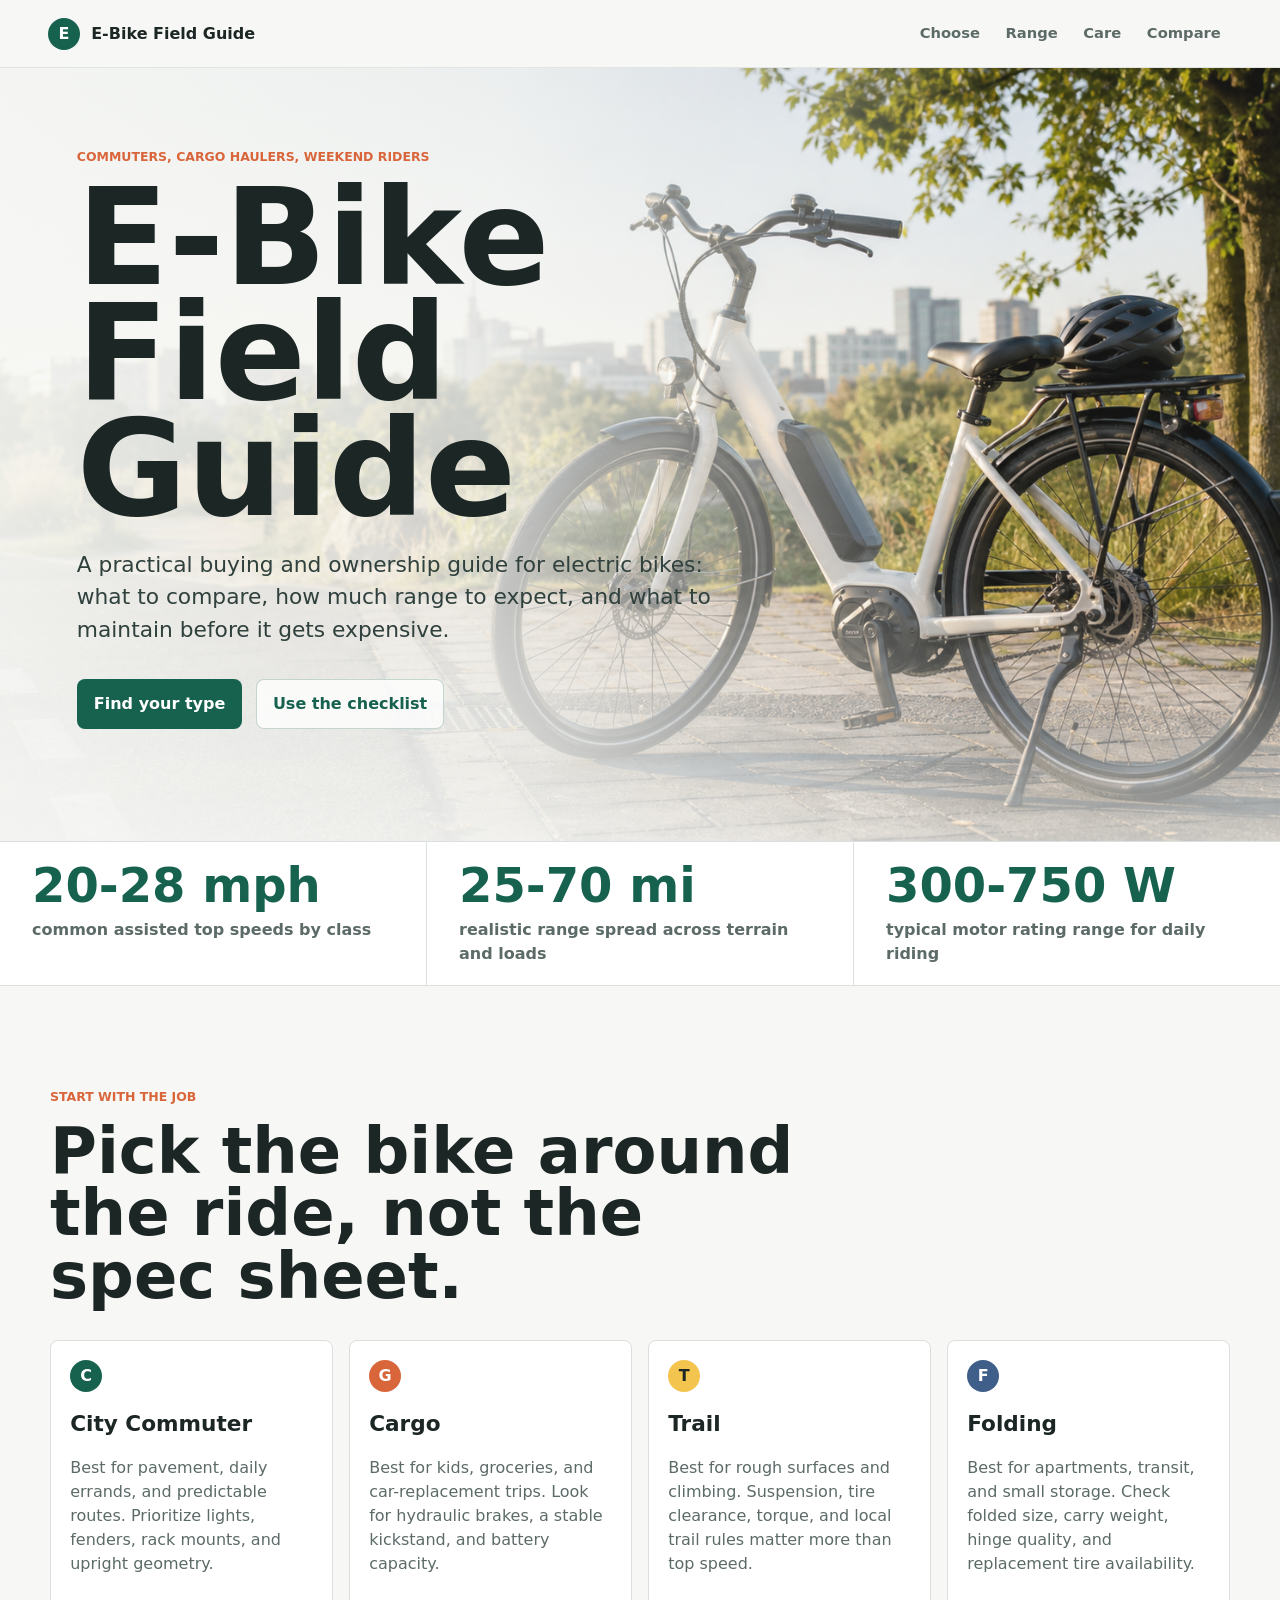
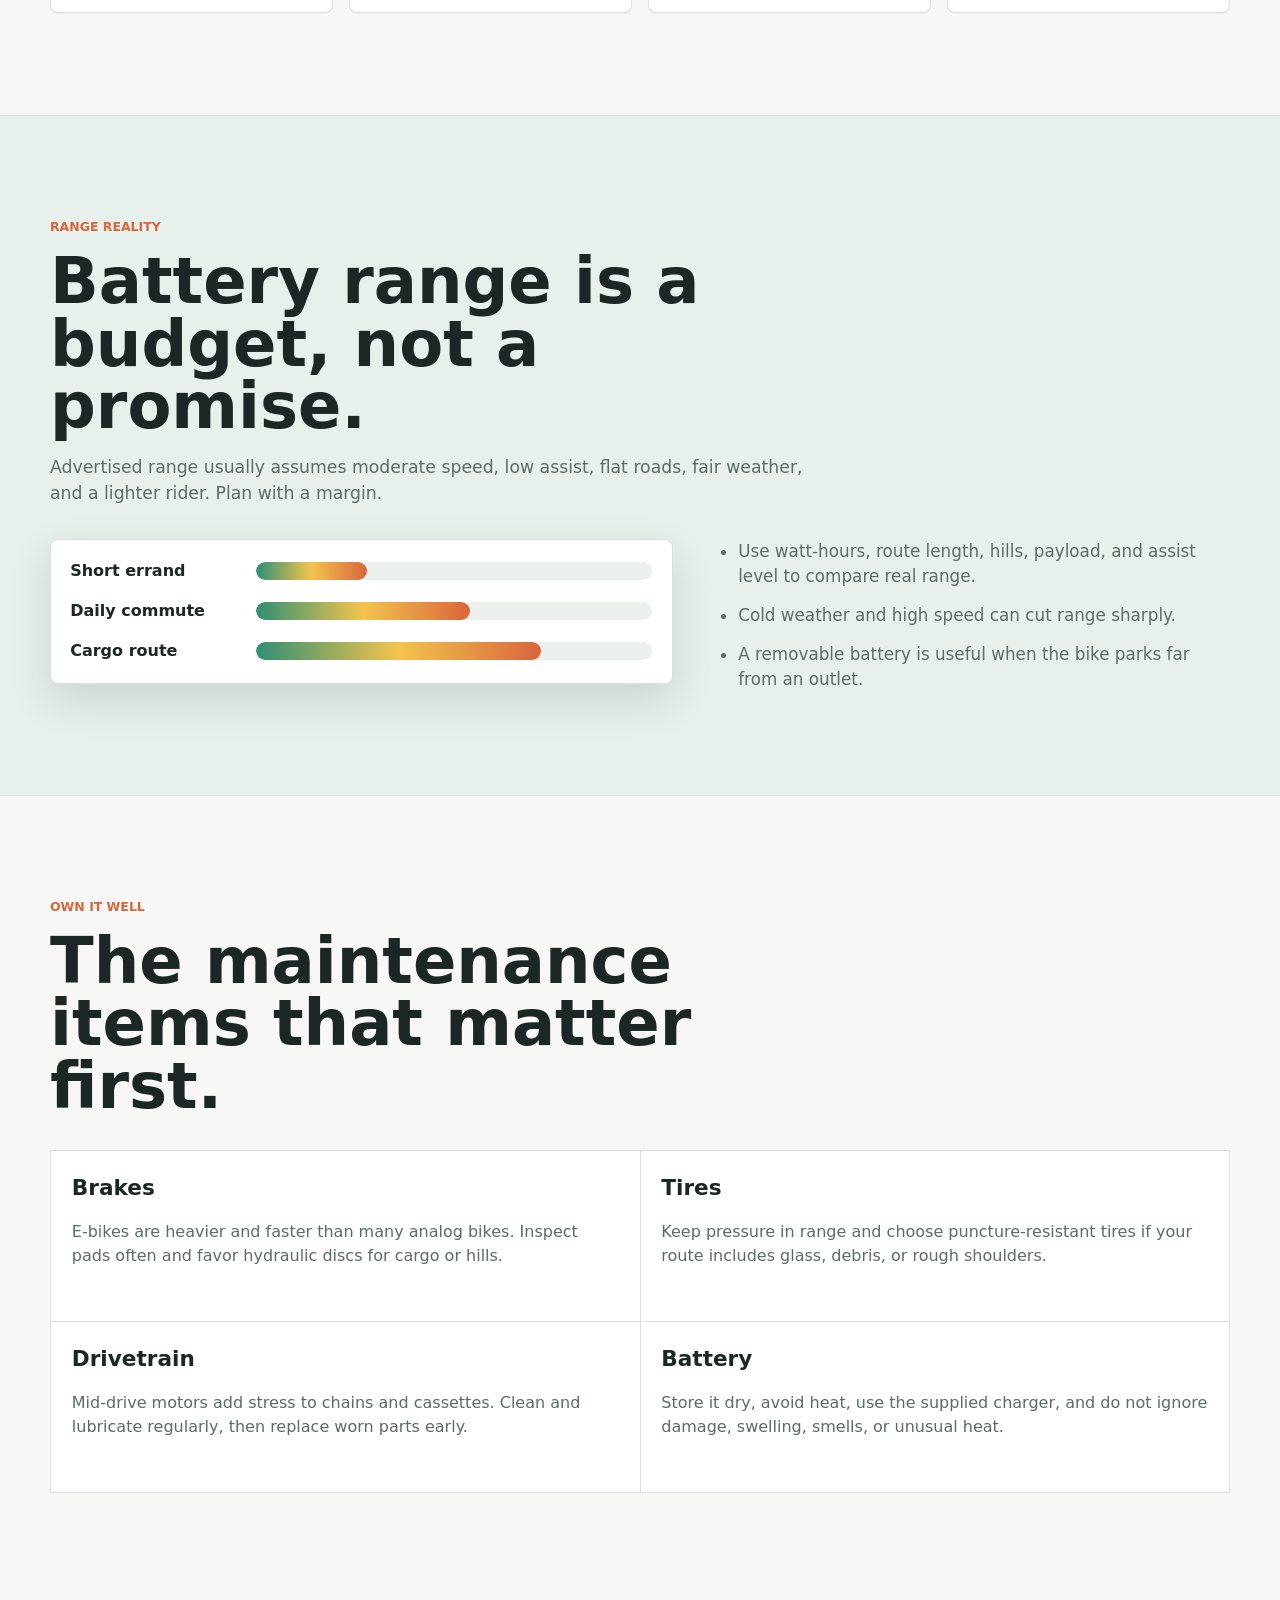
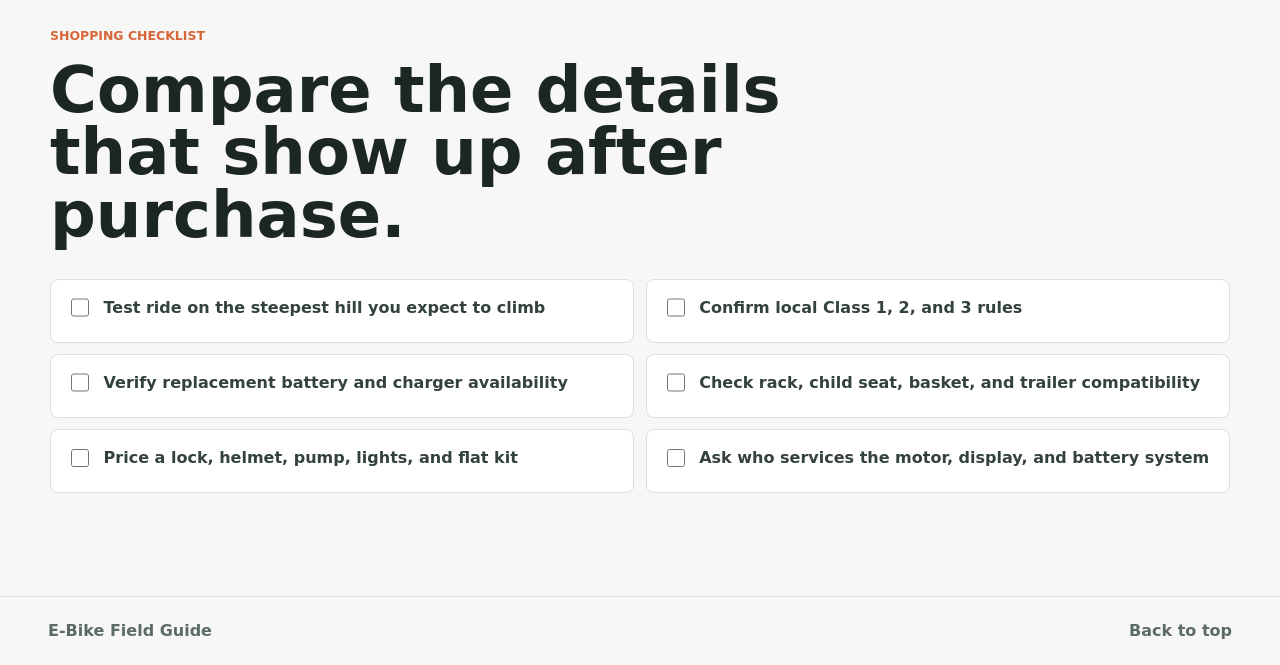
==== index.html @ 7f445d1e "Create E-Bike Field Guide site" ====
<!doctype html>
<html lang="en">
  <head>
    <meta charset="utf-8">
    <meta name="viewport" content="width=device-width, initial-scale=1">
    <meta
      name="description"
      content="A practical e-bike guide for choosing, riding, maintaining, and securing an electric bicycle."
    >
    <title>E-Bike Field Guide</title>
    <link rel="preload" href="assets/hero-ebike.png" as="image">
    <link rel="stylesheet" href="styles.css">
  </head>
  <body>
    <header class="site-header" aria-label="Primary navigation">
      <a class="brand" href="#top" aria-label="E-Bike Field Guide home">
        <span class="brand-mark" aria-hidden="true">E</span>
        <span>E-Bike Field Guide</span>
      </a>
      <nav>
        <a href="#choose">Choose</a>
        <a href="#range">Range</a>
        <a href="#care">Care</a>
        <a href="#compare">Compare</a>
      </nav>
    </header>

    <main id="top">
      <section class="hero" aria-labelledby="hero-title">
        <div class="hero-media" aria-hidden="true">
          <img src="assets/hero-ebike.png" alt="">
        </div>
        <div class="hero-content">
          <p class="eyebrow">Commuters, cargo haulers, weekend riders</p>
          <h1 id="hero-title">E-Bike Field Guide</h1>
          <p class="lede">
            A practical buying and ownership guide for electric bikes: what to compare,
            how much range to expect, and what to maintain before it gets expensive.
          </p>
          <div class="hero-actions">
            <a class="button primary" href="#choose">Find your type</a>
            <a class="button secondary" href="#compare">Use the checklist</a>
          </div>
        </div>
      </section>

      <section class="quick-stats" aria-label="Key e-bike planning numbers">
        <div>
          <strong>20-28 mph</strong>
          <span>common assisted top speeds by class</span>
        </div>
        <div>
          <strong>25-70 mi</strong>
          <span>realistic range spread across terrain and loads</span>
        </div>
        <div>
          <strong>300-750 W</strong>
          <span>typical motor rating range for daily riding</span>
        </div>
      </section>

      <section id="choose" class="section">
        <div class="section-heading">
          <p class="eyebrow">Start with the job</p>
          <h2>Pick the bike around the ride, not the spec sheet.</h2>
        </div>
        <div class="type-grid">
          <article class="type-card">
            <span class="type-icon" aria-hidden="true">C</span>
            <h3>City Commuter</h3>
            <p>Best for pavement, daily errands, and predictable routes. Prioritize lights, fenders, rack mounts, and upright geometry.</p>
          </article>
          <article class="type-card">
            <span class="type-icon" aria-hidden="true">G</span>
            <h3>Cargo</h3>
            <p>Best for kids, groceries, and car-replacement trips. Look for hydraulic brakes, a stable kickstand, and battery capacity.</p>
          </article>
          <article class="type-card">
            <span class="type-icon" aria-hidden="true">T</span>
            <h3>Trail</h3>
            <p>Best for rough surfaces and climbing. Suspension, tire clearance, torque, and local trail rules matter more than top speed.</p>
          </article>
          <article class="type-card">
            <span class="type-icon" aria-hidden="true">F</span>
            <h3>Folding</h3>
            <p>Best for apartments, transit, and small storage. Check folded size, carry weight, hinge quality, and replacement tire availability.</p>
          </article>
        </div>
      </section>

      <section id="range" class="section range-band">
        <div class="section-heading">
          <p class="eyebrow">Range reality</p>
          <h2>Battery range is a budget, not a promise.</h2>
          <p>
            Advertised range usually assumes moderate speed, low assist, flat roads,
            fair weather, and a lighter rider. Plan with a margin.
          </p>
        </div>
        <div class="range-layout">
          <div class="range-meter" aria-label="Range planning meter">
            <div class="meter-row">
              <span>Short errand</span>
              <div class="meter"><span style="width: 28%"></span></div>
            </div>
            <div class="meter-row">
              <span>Daily commute</span>
              <div class="meter"><span style="width: 54%"></span></div>
            </div>
            <div class="meter-row">
              <span>Cargo route</span>
              <div class="meter"><span style="width: 72%"></span></div>
            </div>
          </div>
          <ul class="plain-list">
            <li>Use watt-hours, route length, hills, payload, and assist level to compare real range.</li>
            <li>Cold weather and high speed can cut range sharply.</li>
            <li>A removable battery is useful when the bike parks far from an outlet.</li>
          </ul>
        </div>
      </section>

      <section id="care" class="section">
        <div class="section-heading">
          <p class="eyebrow">Own it well</p>
          <h2>The maintenance items that matter first.</h2>
        </div>
        <div class="care-list">
          <article>
            <h3>Brakes</h3>
            <p>E-bikes are heavier and faster than many analog bikes. Inspect pads often and favor hydraulic discs for cargo or hills.</p>
          </article>
          <article>
            <h3>Tires</h3>
            <p>Keep pressure in range and choose puncture-resistant tires if your route includes glass, debris, or rough shoulders.</p>
          </article>
          <article>
            <h3>Drivetrain</h3>
            <p>Mid-drive motors add stress to chains and cassettes. Clean and lubricate regularly, then replace worn parts early.</p>
          </article>
          <article>
            <h3>Battery</h3>
            <p>Store it dry, avoid heat, use the supplied charger, and do not ignore damage, swelling, smells, or unusual heat.</p>
          </article>
        </div>
      </section>

      <section id="compare" class="section checklist-section">
        <div class="section-heading">
          <p class="eyebrow">Shopping checklist</p>
          <h2>Compare the details that show up after purchase.</h2>
        </div>
        <div class="checklist">
          <label><input type="checkbox"> Test ride on the steepest hill you expect to climb</label>
          <label><input type="checkbox"> Confirm local Class 1, 2, and 3 rules</label>
          <label><input type="checkbox"> Verify replacement battery and charger availability</label>
          <label><input type="checkbox"> Check rack, child seat, basket, and trailer compatibility</label>
          <label><input type="checkbox"> Price a lock, helmet, pump, lights, and flat kit</label>
          <label><input type="checkbox"> Ask who services the motor, display, and battery system</label>
        </div>
      </section>
    </main>

    <footer class="site-footer">
      <p>E-Bike Field Guide</p>
      <a href="#top">Back to top</a>
    </footer>

    <script src="script.js"></script>
  </body>
</html>
---- styles.css ----
:root {
  color-scheme: light;
  --ink: #1c2625;
  --muted: #5c6b68;
  --line: #d9e0dd;
  --paper: #f7f8f5;
  --surface: #ffffff;
  --mint: #2f8f74;
  --mint-dark: #17624e;
  --clay: #d9653b;
  --sun: #f3c44e;
  --sky: #d9edf0;
  --shadow: 0 16px 42px rgb(28 38 37 / 14%);
}

* {
  box-sizing: border-box;
}

html {
  scroll-behavior: smooth;
}

body {
  margin: 0;
  color: var(--ink);
  background: var(--paper);
  font-family: Inter, ui-sans-serif, system-ui, -apple-system, BlinkMacSystemFont, "Segoe UI", sans-serif;
  line-height: 1.5;
}

a {
  color: inherit;
}

.site-header {
  position: sticky;
  top: 0;
  z-index: 10;
  display: flex;
  align-items: center;
  justify-content: space-between;
  gap: 1rem;
  min-height: 68px;
  padding: 0.85rem clamp(1rem, 4vw, 3rem);
  background: rgb(247 248 245 / 86%);
  border-bottom: 1px solid rgb(217 224 221 / 76%);
  backdrop-filter: blur(16px);
}

.brand {
  display: inline-flex;
  align-items: center;
  gap: 0.7rem;
  font-weight: 800;
  text-decoration: none;
  white-space: nowrap;
}

.brand-mark,
.type-icon {
  display: inline-grid;
  place-items: center;
  width: 2rem;
  height: 2rem;
  color: white;
  background: var(--mint-dark);
  border-radius: 50%;
  font-weight: 800;
}

nav {
  display: flex;
  flex-wrap: wrap;
  justify-content: flex-end;
  gap: 0.2rem;
}

nav a {
  padding: 0.45rem 0.7rem;
  color: var(--muted);
  border-radius: 999px;
  font-size: 0.92rem;
  font-weight: 700;
  text-decoration: none;
}

nav a:hover,
nav a:focus-visible {
  color: var(--mint-dark);
  background: var(--sky);
}

.hero {
  position: relative;
  min-height: 74svh;
  display: grid;
  align-items: center;
  overflow: hidden;
  isolation: isolate;
}

.hero-media {
  position: absolute;
  inset: 0;
  z-index: -2;
  background: #c8d6d1;
}

.hero-media img {
  width: 100%;
  height: 100%;
  object-fit: cover;
}

.hero::after {
  content: "";
  position: absolute;
  inset: 0;
  z-index: -1;
  background:
    linear-gradient(90deg, rgb(247 248 245 / 93%) 0%, rgb(247 248 245 / 78%) 39%, rgb(247 248 245 / 8%) 78%),
    linear-gradient(0deg, rgb(247 248 245 / 68%) 0%, rgb(247 248 245 / 0%) 32%);
}

.hero-content {
  width: min(720px, calc(100% - 2rem));
  margin-left: clamp(1rem, 6vw, 5rem);
  padding: 5rem 0 7rem;
}

.eyebrow {
  margin: 0 0 0.8rem;
  color: var(--clay);
  font-size: 0.78rem;
  font-weight: 900;
  letter-spacing: 0;
  text-transform: uppercase;
}

h1,
h2,
h3,
p {
  overflow-wrap: anywhere;
}

h1 {
  max-width: 11ch;
  margin: 0;
  font-size: clamp(3.5rem, 12vw, 8.4rem);
  line-height: 0.86;
  letter-spacing: 0;
}

.lede {
  max-width: 680px;
  margin: 1.4rem 0 0;
  color: #2f403d;
  font-size: clamp(1.08rem, 2vw, 1.36rem);
}

.hero-actions {
  display: flex;
  flex-wrap: wrap;
  gap: 0.85rem;
  margin-top: 2rem;
}

.button {
  display: inline-flex;
  align-items: center;
  justify-content: center;
  min-height: 46px;
  padding: 0.75rem 1rem;
  border: 1px solid transparent;
  border-radius: 8px;
  font-weight: 800;
  text-decoration: none;
}

.button.primary {
  color: white;
  background: var(--mint-dark);
}

.button.secondary {
  color: var(--mint-dark);
  background: rgb(255 255 255 / 78%);
  border-color: rgb(23 98 78 / 24%);
}

.quick-stats {
  display: grid;
  grid-template-columns: repeat(3, 1fr);
  gap: 1px;
  background: var(--line);
  border-block: 1px solid var(--line);
}

.quick-stats div {
  min-height: 116px;
  padding: 1.2rem clamp(1rem, 3vw, 2rem);
  background: var(--surface);
}

.quick-stats strong {
  display: block;
  color: var(--mint-dark);
  font-size: clamp(1.8rem, 4vw, 3rem);
  line-height: 1;
}

.quick-stats span {
  display: block;
  margin-top: 0.55rem;
  color: var(--muted);
  font-weight: 700;
}

.section {
  width: min(1180px, calc(100% - 2rem));
  margin: 0 auto;
  padding: clamp(4rem, 8vw, 7rem) 0;
}

.section-heading {
  max-width: 780px;
}

.section-heading h2 {
  margin: 0;
  font-size: clamp(2.1rem, 5vw, 4.4rem);
  line-height: 0.98;
  letter-spacing: 0;
}

.section-heading p:not(.eyebrow) {
  color: var(--muted);
  font-size: 1.08rem;
}

.type-grid {
  display: grid;
  grid-template-columns: repeat(4, 1fr);
  gap: 1rem;
  margin-top: 2rem;
}

.type-card {
  min-height: 260px;
  padding: 1.2rem;
  background: var(--surface);
  border: 1px solid var(--line);
  border-radius: 8px;
  box-shadow: 0 1px 0 rgb(28 38 37 / 4%);
}

.type-card:nth-child(2) .type-icon {
  background: var(--clay);
}

.type-card:nth-child(3) .type-icon {
  color: var(--ink);
  background: var(--sun);
}

.type-card:nth-child(4) .type-icon {
  background: #405e8a;
}

.type-card h3,
.care-list h3 {
  margin: 1rem 0 0.45rem;
  font-size: 1.35rem;
}

.type-card p,
.care-list p,
.plain-list {
  color: var(--muted);
}

.range-band {
  width: 100%;
  max-width: none;
  padding-inline: max(1rem, calc((100vw - 1180px) / 2));
  background: #e8f0ec;
  border-block: 1px solid var(--line);
}

.range-layout {
  display: grid;
  grid-template-columns: minmax(0, 1.1fr) minmax(280px, 0.9fr);
  gap: clamp(1.2rem, 4vw, 3rem);
  align-items: start;
  margin-top: 2rem;
}

.range-meter {
  display: grid;
  gap: 1rem;
  padding: 1.2rem;
  background: var(--surface);
  border: 1px solid var(--line);
  border-radius: 8px;
  box-shadow: var(--shadow);
}

.meter-row {
  display: grid;
  grid-template-columns: minmax(110px, 170px) 1fr;
  align-items: center;
  gap: 1rem;
  font-weight: 800;
}

.meter {
  height: 18px;
  overflow: hidden;
  background: #edf1ee;
  border-radius: 999px;
}

.meter span {
  display: block;
  height: 100%;
  background: linear-gradient(90deg, var(--mint), var(--sun), var(--clay));
  border-radius: inherit;
}

.plain-list {
  margin: 0;
  padding-left: 1.1rem;
  font-size: 1.05rem;
}

.plain-list li + li {
  margin-top: 0.85rem;
}

.care-list {
  display: grid;
  grid-template-columns: repeat(2, 1fr);
  gap: 1px;
  margin-top: 2rem;
  background: var(--line);
  border: 1px solid var(--line);
}

.care-list article {
  min-height: 170px;
  padding: 1.3rem;
  background: var(--surface);
}

.care-list h3 {
  margin-top: 0;
}

.checklist-section {
  padding-top: 2rem;
}

.checklist {
  display: grid;
  grid-template-columns: repeat(2, 1fr);
  gap: 0.7rem;
  margin-top: 2rem;
}

.checklist label {
  display: flex;
  align-items: flex-start;
  gap: 0.7rem;
  min-height: 64px;
  padding: 1rem;
  background: var(--surface);
  border: 1px solid var(--line);
  border-radius: 8px;
  color: #33423f;
  font-weight: 700;
}

.checklist input {
  width: 1.15rem;
  height: 1.15rem;
  margin-top: 0.15rem;
  accent-color: var(--mint-dark);
  flex: 0 0 auto;
}

.checklist label.is-checked {
  color: var(--muted);
  background: #eef4f1;
  text-decoration: line-through;
}

.site-footer {
  display: flex;
  justify-content: space-between;
  gap: 1rem;
  padding: 1.4rem clamp(1rem, 4vw, 3rem);
  color: var(--muted);
  border-top: 1px solid var(--line);
}

.site-footer p {
  margin: 0;
  font-weight: 800;
}

.site-footer a {
  font-weight: 800;
  text-decoration: none;
}

@media (max-width: 920px) {
  .site-header {
    align-items: flex-start;
    flex-direction: column;
  }

  nav {
    justify-content: flex-start;
  }

  .hero {
    min-height: 76svh;
  }

  .hero::after {
    background:
      linear-gradient(180deg, rgb(247 248 245 / 94%) 0%, rgb(247 248 245 / 80%) 44%, rgb(247 248 245 / 18%) 100%),
      linear-gradient(0deg, rgb(247 248 245 / 78%) 0%, rgb(247 248 245 / 0%) 40%);
  }

  .hero-media img {
    object-position: 60% center;
  }

  .hero-content {
    width: min(680px, calc(100% - 2rem));
    margin-inline: auto;
    padding-top: 3.2rem;
  }

  .quick-stats,
  .type-grid,
  .range-layout,
  .care-list,
  .checklist {
    grid-template-columns: 1fr;
  }
}

@media (max-width: 560px) {
  .brand {
    white-space: normal;
  }

  nav a {
    padding-inline: 0.55rem;
  }

  h1 {
    font-size: clamp(3.4rem, 19vw, 5.8rem);
  }

  .hero-content {
    padding-bottom: 5.5rem;
  }

  .button {
    width: 100%;
  }

  .meter-row {
    grid-template-columns: 1fr;
    gap: 0.45rem;
  }

  .site-footer {
    flex-direction: column;
  }
}
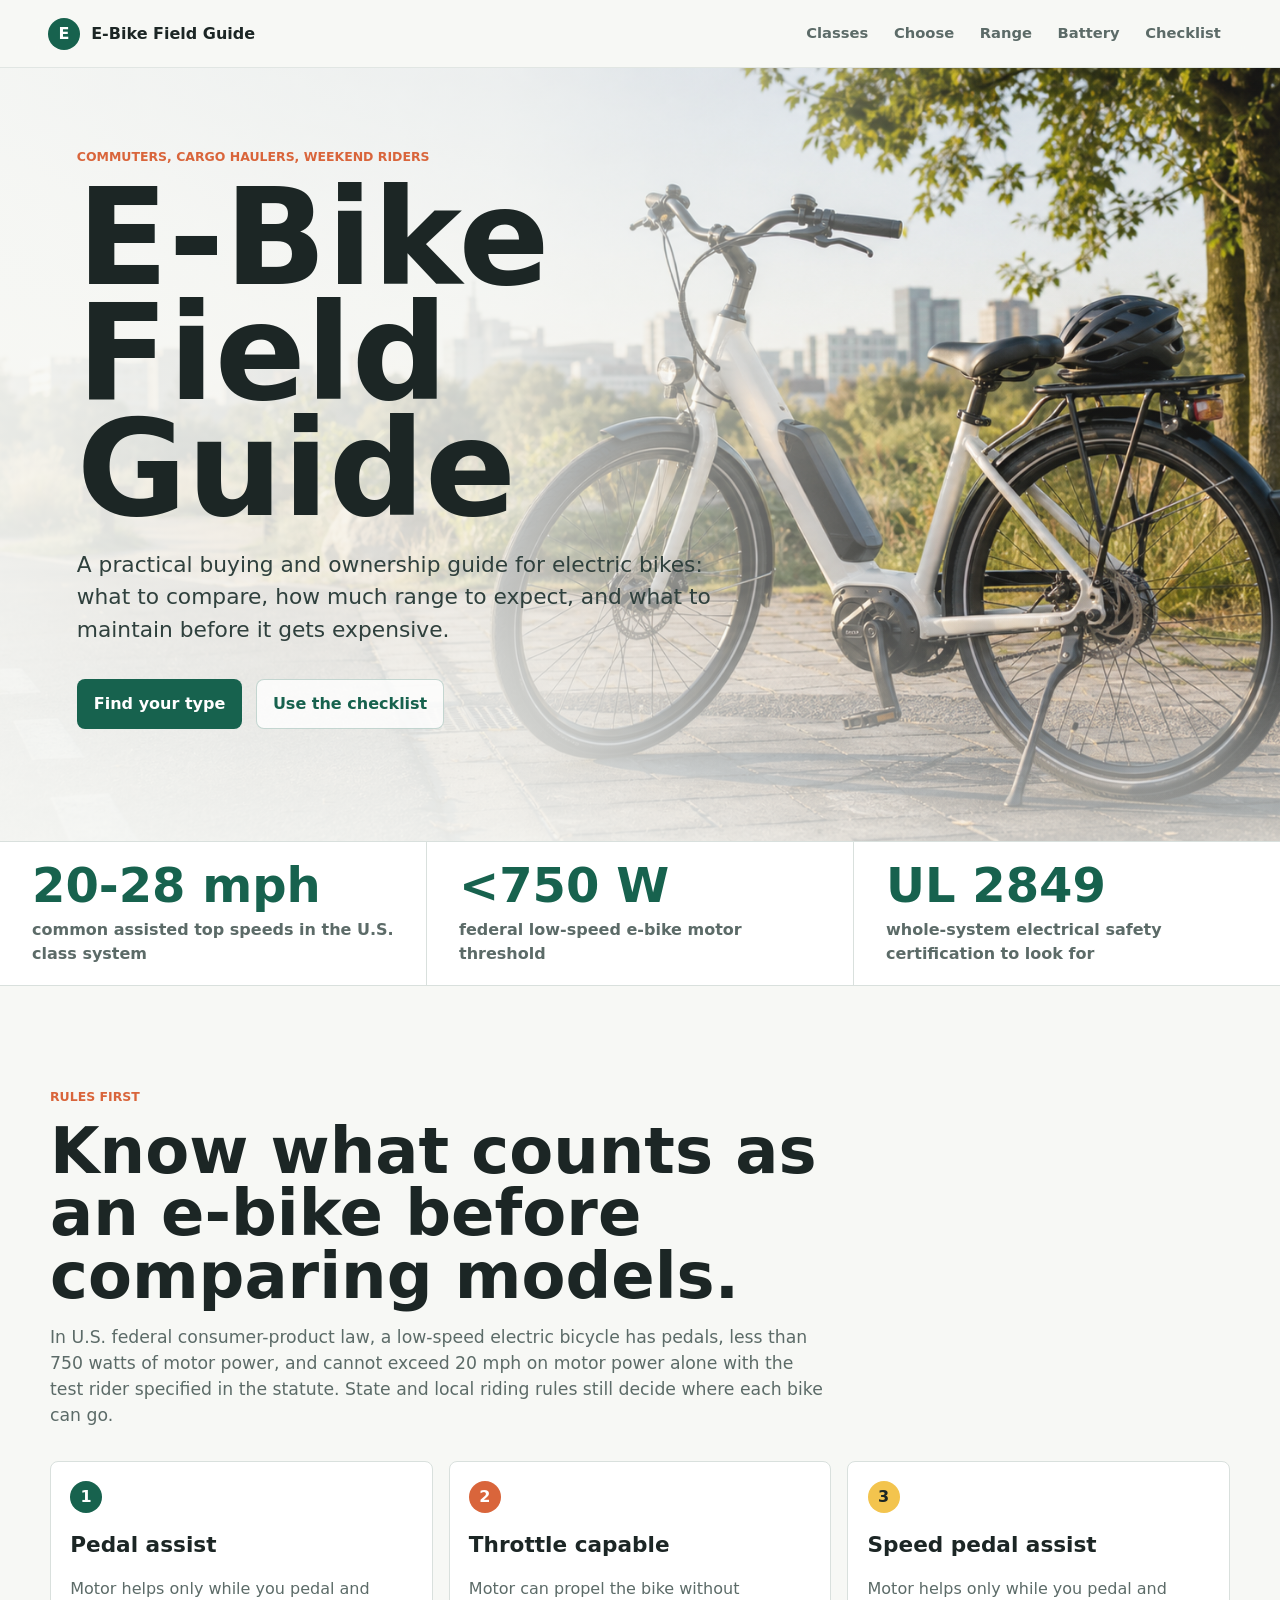
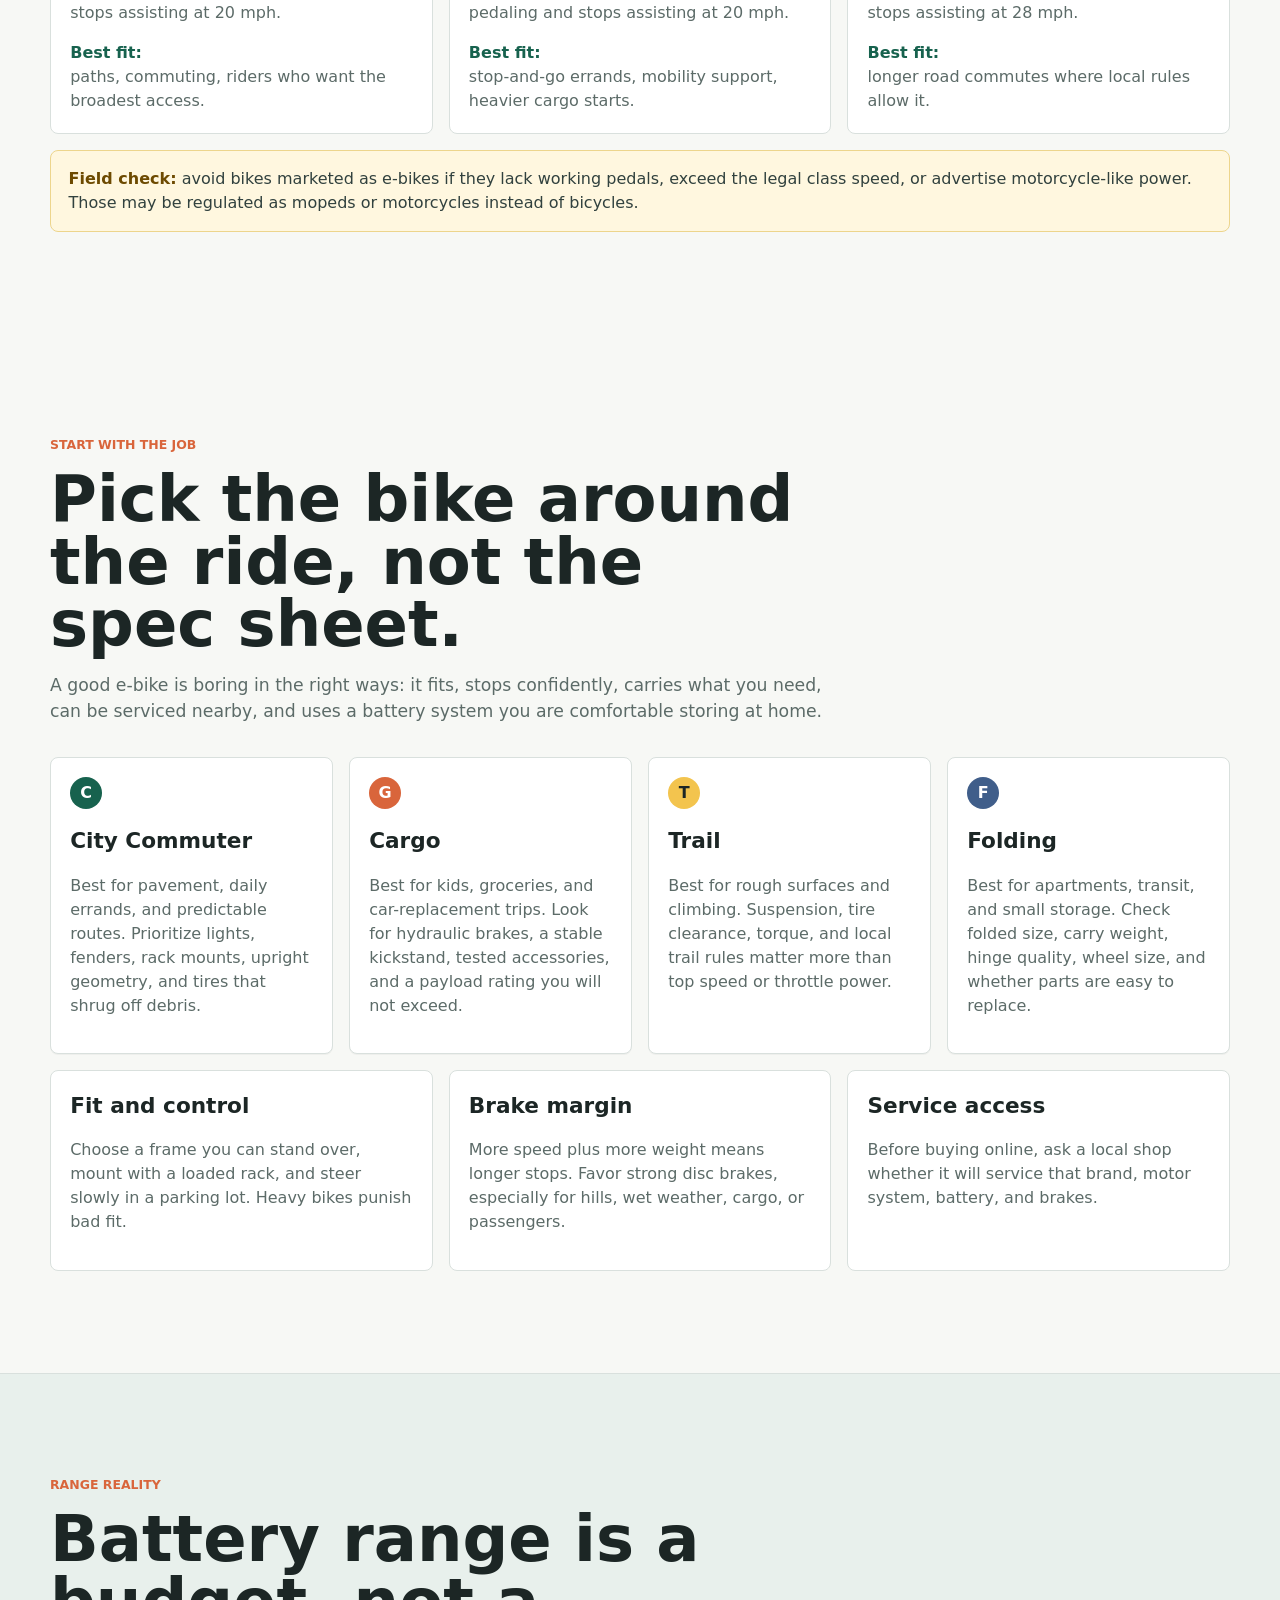
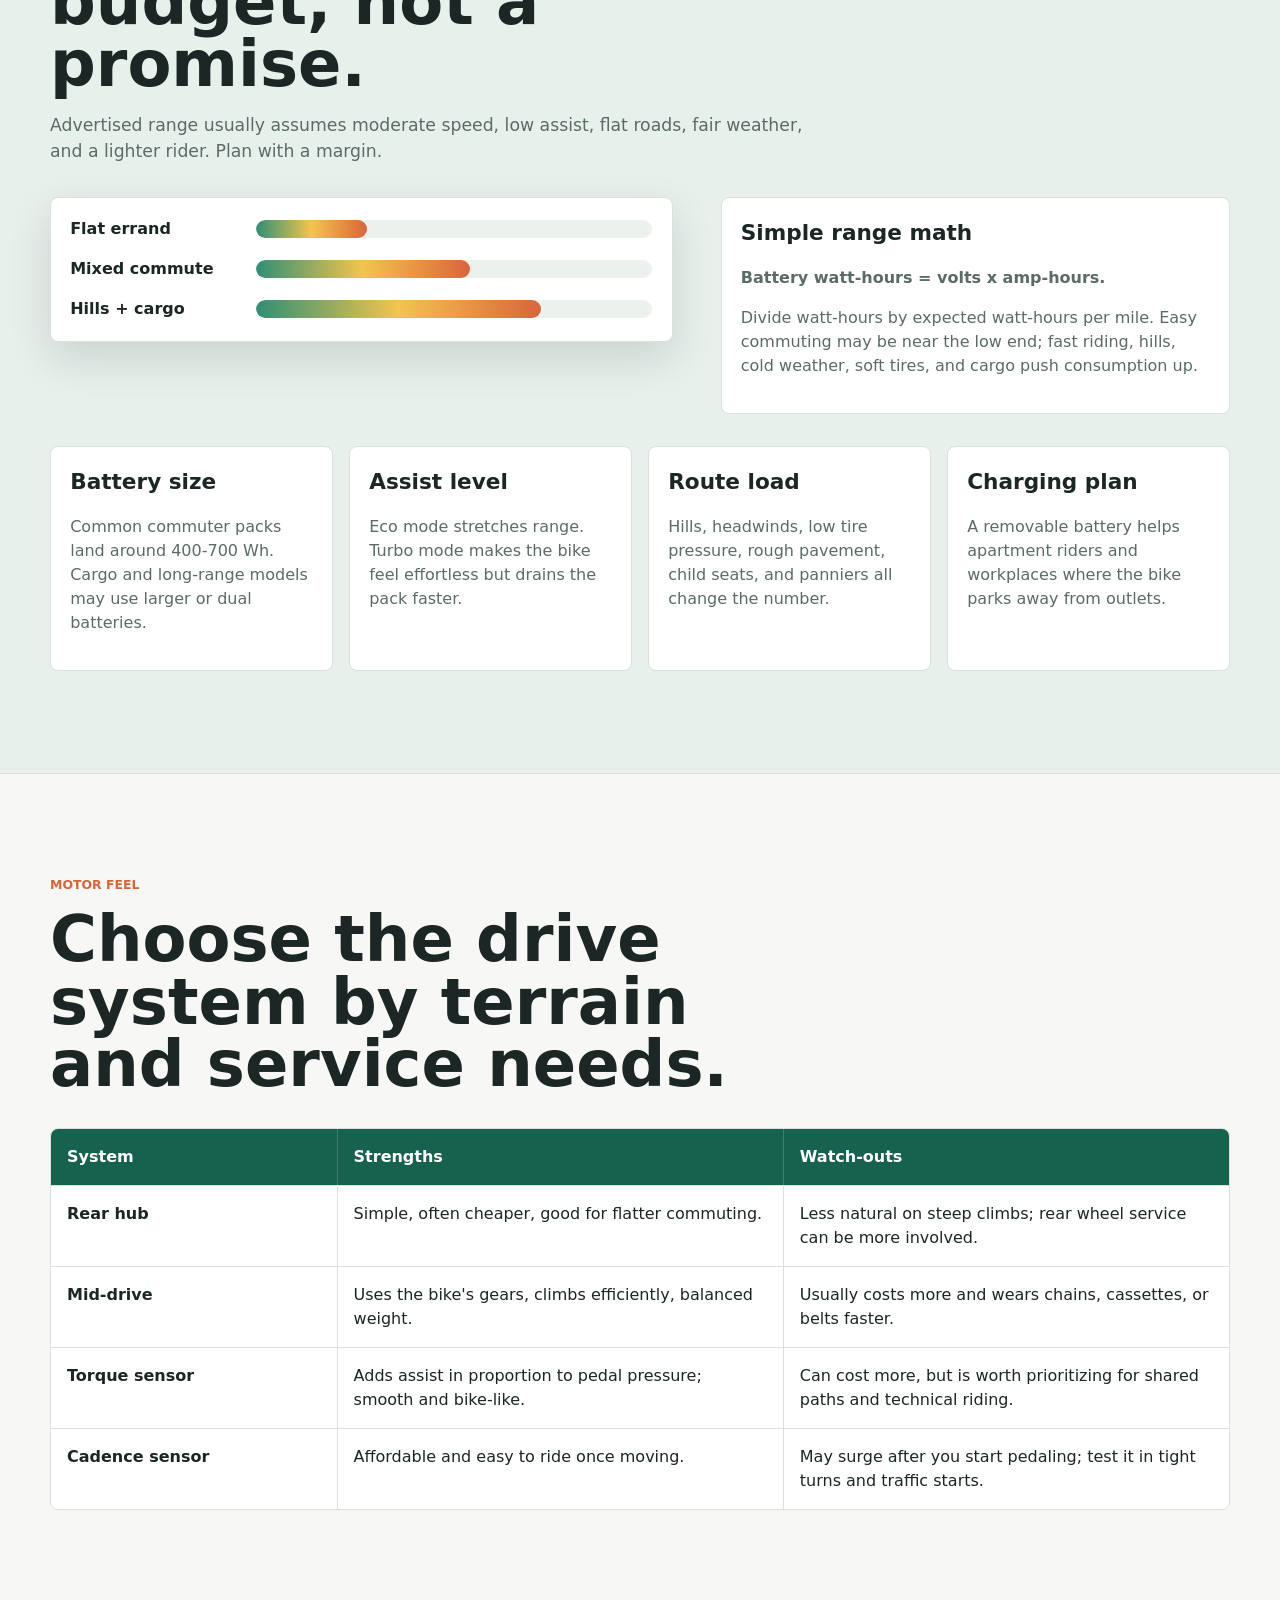
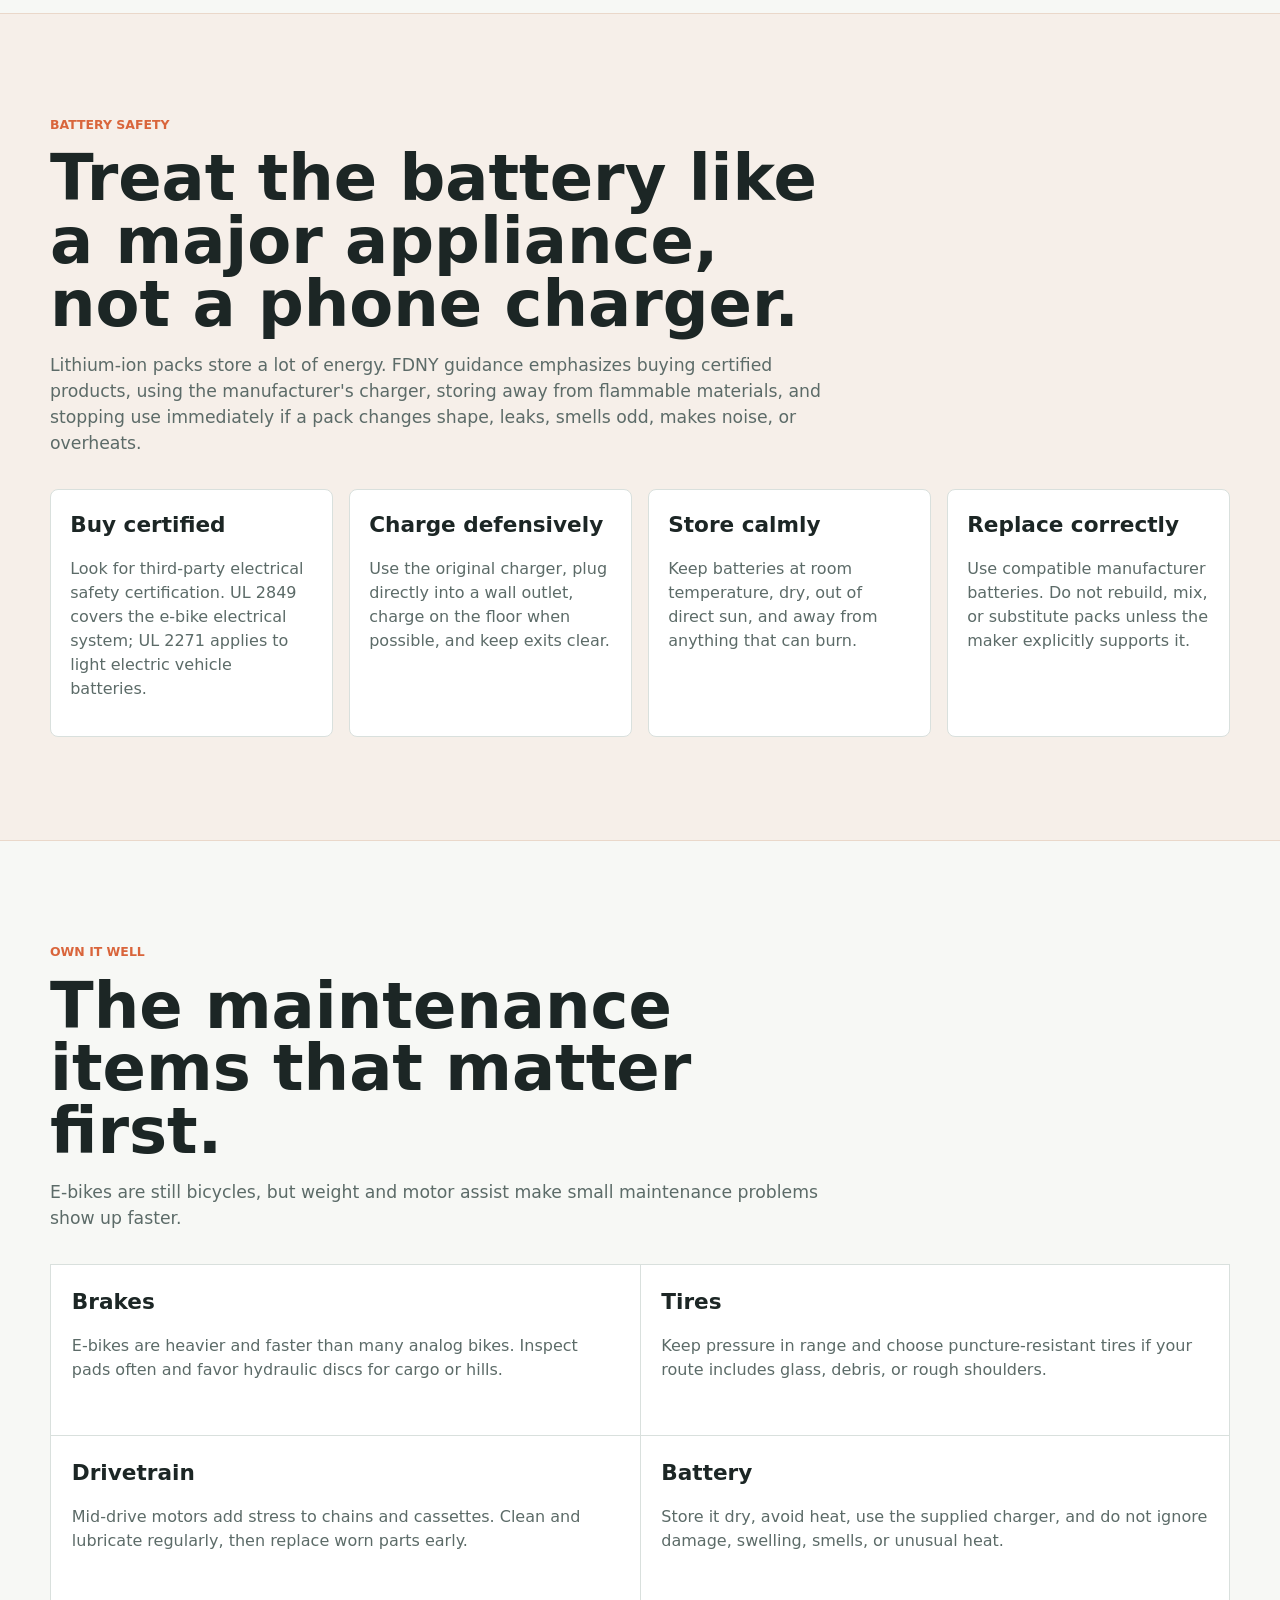
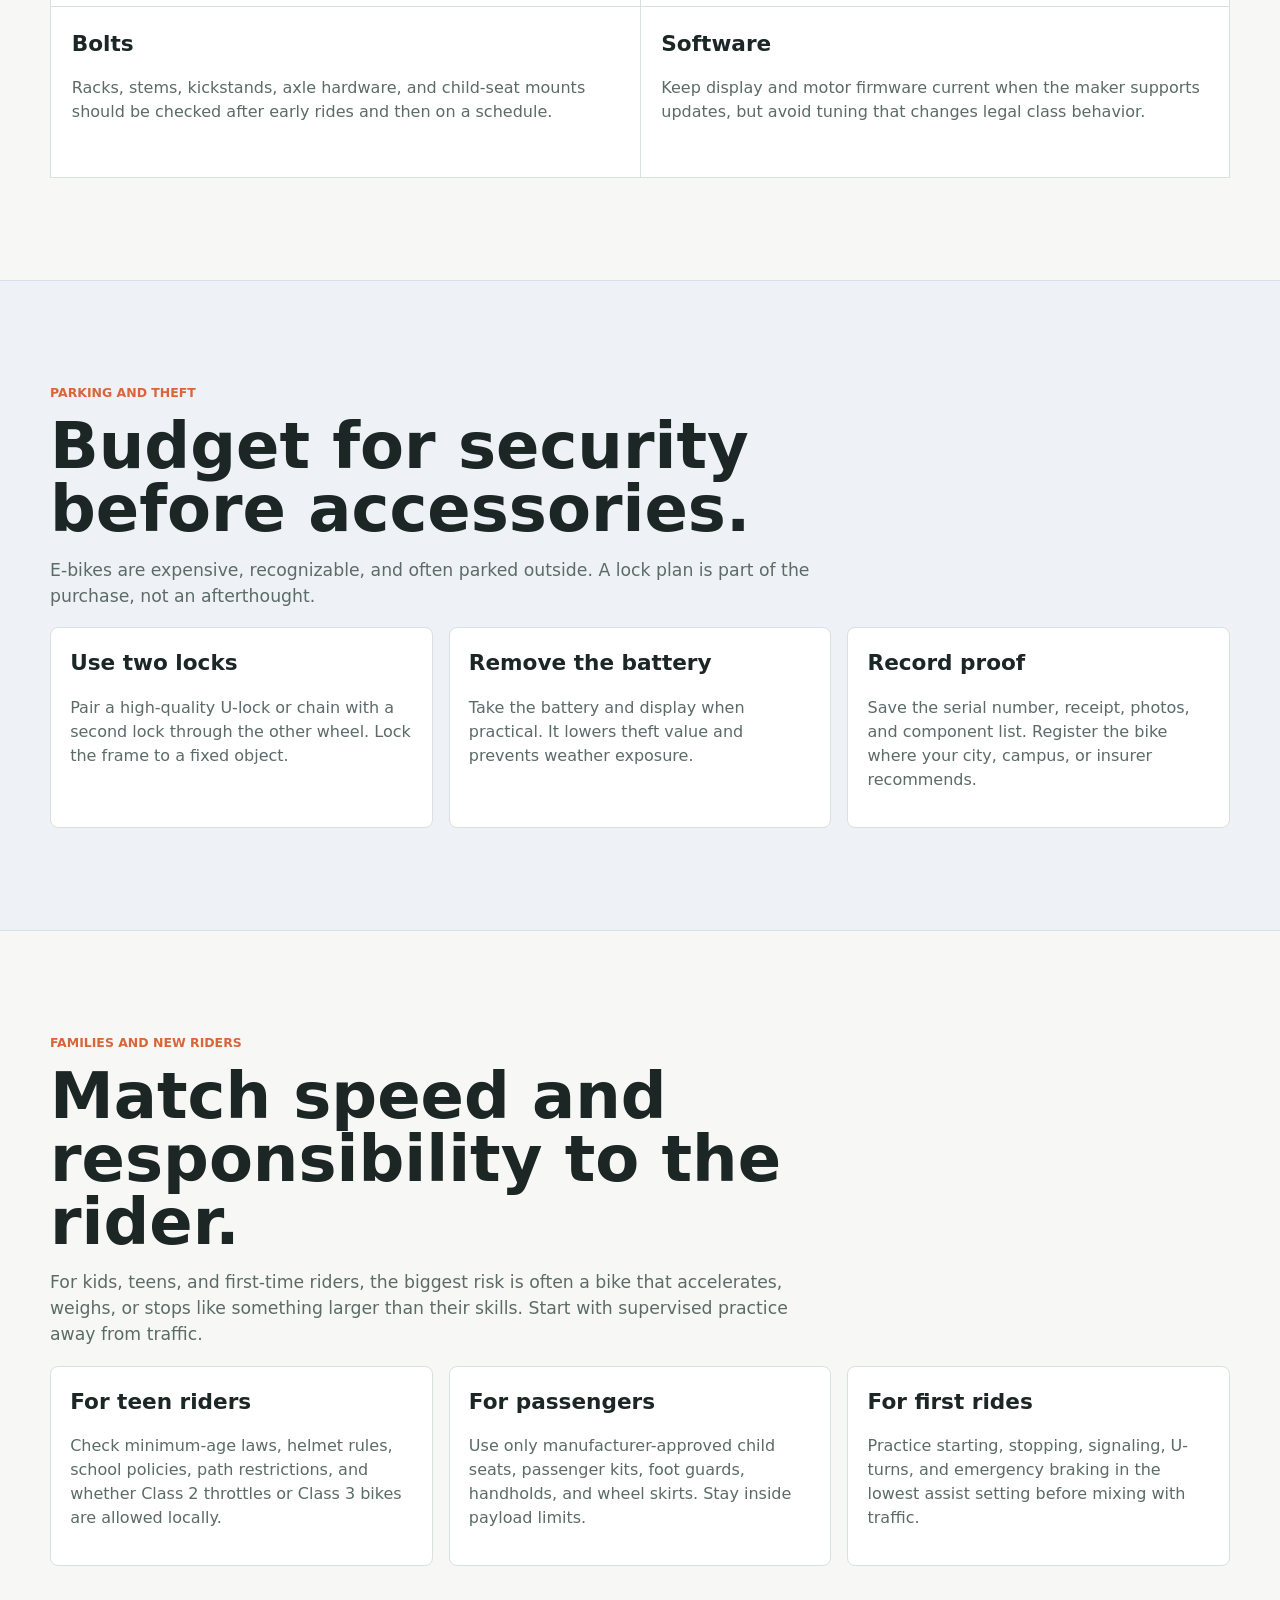
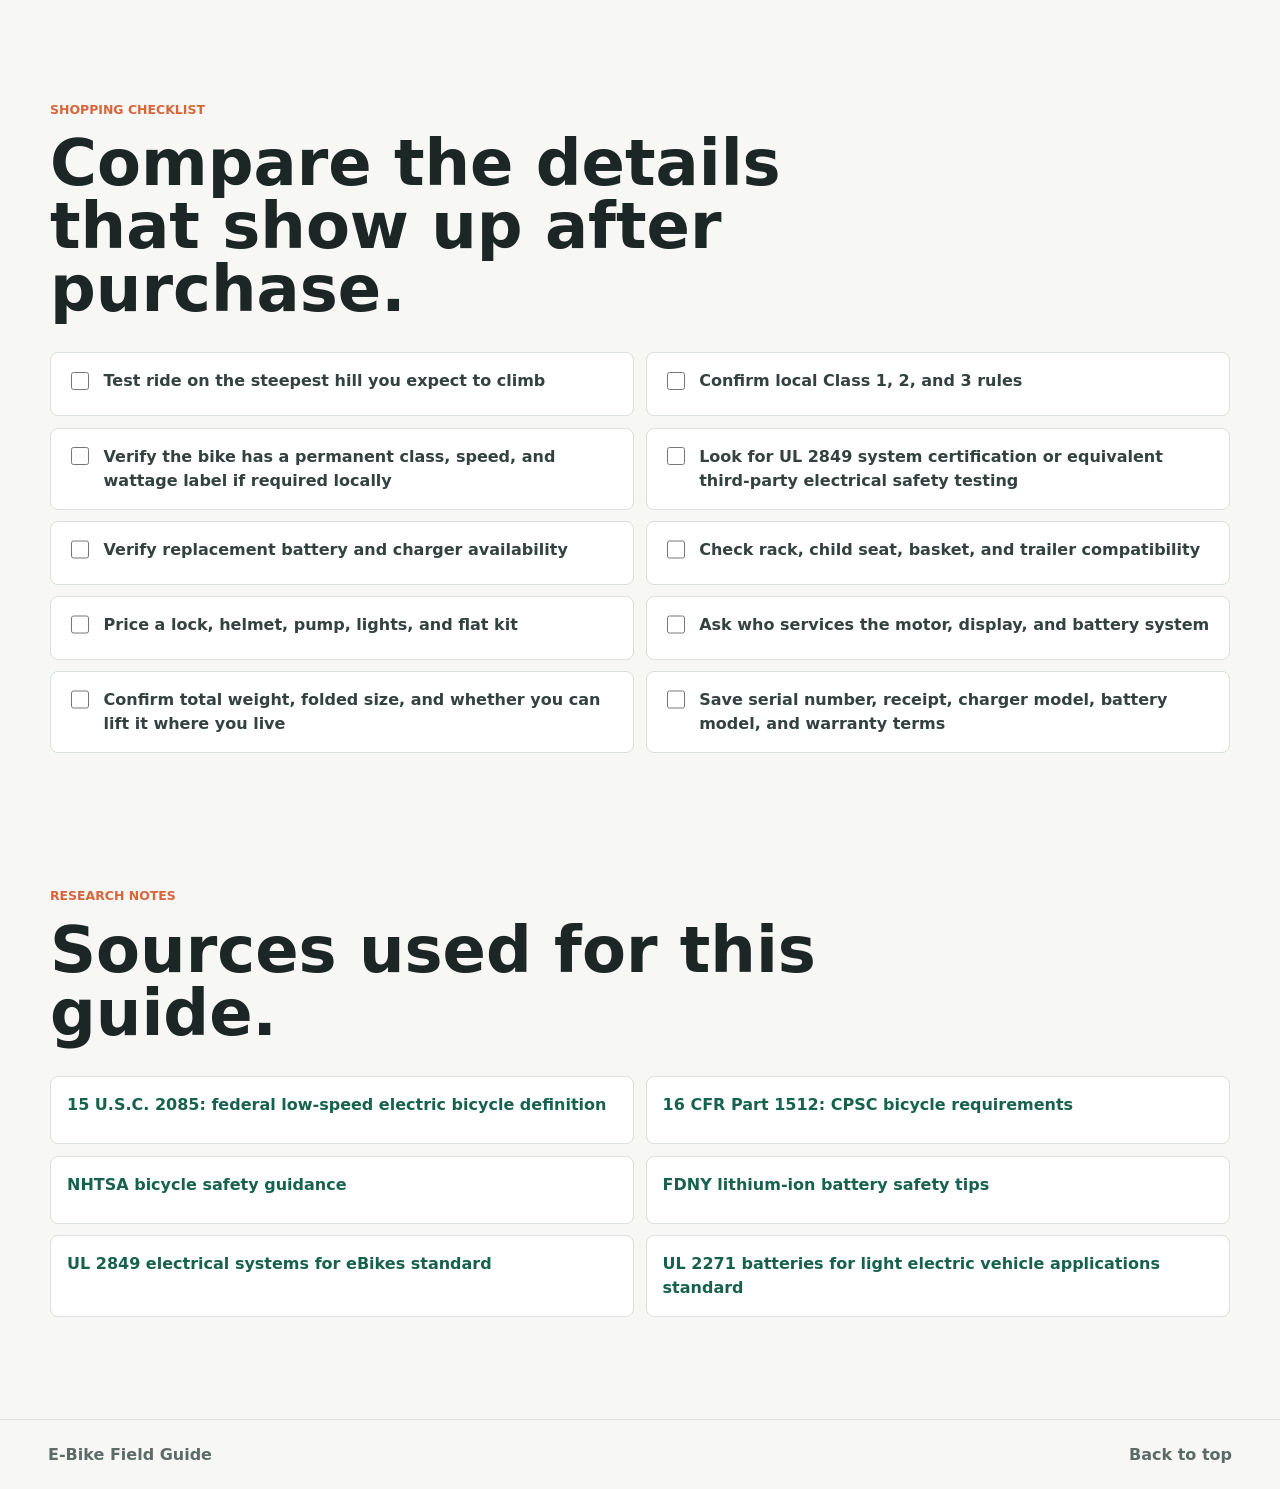
==== commit f2adb617: "Expand researched e-bike guide content" ====
--- a/index.html
+++ b/index.html
@@ -18,10 +18,11 @@
         <span>E-Bike Field Guide</span>
       </a>
       <nav>
+        <a href="#classes">Classes</a>
         <a href="#choose">Choose</a>
         <a href="#range">Range</a>
-        <a href="#care">Care</a>
-        <a href="#compare">Compare</a>
+        <a href="#battery">Battery</a>
+        <a href="#compare">Checklist</a>
       </nav>
     </header>
 
@@ -47,15 +48,57 @@
       <section class="quick-stats" aria-label="Key e-bike planning numbers">
         <div>
           <strong>20-28 mph</strong>
-          <span>common assisted top speeds by class</span>
+          <span>common assisted top speeds in the U.S. class system</span>
         </div>
         <div>
-          <strong>25-70 mi</strong>
-          <span>realistic range spread across terrain and loads</span>
+          <strong>&lt;750 W</strong>
+          <span>federal low-speed e-bike motor threshold</span>
         </div>
         <div>
-          <strong>300-750 W</strong>
-          <span>typical motor rating range for daily riding</span>
+          <strong>UL 2849</strong>
+          <span>whole-system electrical safety certification to look for</span>
+        </div>
+      </section>
+
+      <section id="classes" class="section">
+        <div class="section-heading">
+          <p class="eyebrow">Rules first</p>
+          <h2>Know what counts as an e-bike before comparing models.</h2>
+          <p>
+            In U.S. federal consumer-product law, a low-speed electric bicycle has
+            pedals, less than 750 watts of motor power, and cannot exceed 20 mph
+            on motor power alone with the test rider specified in the statute.
+            State and local riding rules still decide where each bike can go.
+          </p>
+        </div>
+        <div class="class-grid" aria-label="Common e-bike classes">
+          <article class="class-card">
+            <span class="class-number">1</span>
+            <h3>Pedal assist</h3>
+            <p>Motor helps only while you pedal and stops assisting at 20 mph.</p>
+            <strong>Best fit:</strong>
+            <span>paths, commuting, riders who want the broadest access.</span>
+          </article>
+          <article class="class-card">
+            <span class="class-number">2</span>
+            <h3>Throttle capable</h3>
+            <p>Motor can propel the bike without pedaling and stops assisting at 20 mph.</p>
+            <strong>Best fit:</strong>
+            <span>stop-and-go errands, mobility support, heavier cargo starts.</span>
+          </article>
+          <article class="class-card">
+            <span class="class-number">3</span>
+            <h3>Speed pedal assist</h3>
+            <p>Motor helps only while you pedal and stops assisting at 28 mph.</p>
+            <strong>Best fit:</strong>
+            <span>longer road commutes where local rules allow it.</span>
+          </article>
+        </div>
+        <div class="notice">
+          <strong>Field check:</strong>
+          avoid bikes marketed as e-bikes if they lack working pedals, exceed the
+          legal class speed, or advertise motorcycle-like power. Those may be
+          regulated as mopeds or motorcycles instead of bicycles.
         </div>
       </section>
 
@@ -63,27 +106,46 @@
         <div class="section-heading">
           <p class="eyebrow">Start with the job</p>
           <h2>Pick the bike around the ride, not the spec sheet.</h2>
+          <p>
+            A good e-bike is boring in the right ways: it fits, stops confidently,
+            carries what you need, can be serviced nearby, and uses a battery
+            system you are comfortable storing at home.
+          </p>
         </div>
         <div class="type-grid">
           <article class="type-card">
             <span class="type-icon" aria-hidden="true">C</span>
             <h3>City Commuter</h3>
-            <p>Best for pavement, daily errands, and predictable routes. Prioritize lights, fenders, rack mounts, and upright geometry.</p>
+            <p>Best for pavement, daily errands, and predictable routes. Prioritize lights, fenders, rack mounts, upright geometry, and tires that shrug off debris.</p>
           </article>
           <article class="type-card">
             <span class="type-icon" aria-hidden="true">G</span>
             <h3>Cargo</h3>
-            <p>Best for kids, groceries, and car-replacement trips. Look for hydraulic brakes, a stable kickstand, and battery capacity.</p>
+            <p>Best for kids, groceries, and car-replacement trips. Look for hydraulic brakes, a stable kickstand, tested accessories, and a payload rating you will not exceed.</p>
           </article>
           <article class="type-card">
             <span class="type-icon" aria-hidden="true">T</span>
             <h3>Trail</h3>
-            <p>Best for rough surfaces and climbing. Suspension, tire clearance, torque, and local trail rules matter more than top speed.</p>
+            <p>Best for rough surfaces and climbing. Suspension, tire clearance, torque, and local trail rules matter more than top speed or throttle power.</p>
           </article>
           <article class="type-card">
             <span class="type-icon" aria-hidden="true">F</span>
             <h3>Folding</h3>
-            <p>Best for apartments, transit, and small storage. Check folded size, carry weight, hinge quality, and replacement tire availability.</p>
+            <p>Best for apartments, transit, and small storage. Check folded size, carry weight, hinge quality, wheel size, and whether parts are easy to replace.</p>
+          </article>
+        </div>
+        <div class="decision-grid">
+          <article>
+            <h3>Fit and control</h3>
+            <p>Choose a frame you can stand over, mount with a loaded rack, and steer slowly in a parking lot. Heavy bikes punish bad fit.</p>
+          </article>
+          <article>
+            <h3>Brake margin</h3>
+            <p>More speed plus more weight means longer stops. Favor strong disc brakes, especially for hills, wet weather, cargo, or passengers.</p>
+          </article>
+          <article>
+            <h3>Service access</h3>
+            <p>Before buying online, ask a local shop whether it will service that brand, motor system, battery, and brakes.</p>
           </article>
         </div>
       </section>
@@ -98,25 +160,112 @@
           </p>
         </div>
         <div class="range-layout">
-          <div class="range-meter" aria-label="Range planning meter">
+          <div class="range-meter" aria-label="Range planning examples">
             <div class="meter-row">
-              <span>Short errand</span>
+              <span>Flat errand</span>
               <div class="meter"><span style="width: 28%"></span></div>
             </div>
             <div class="meter-row">
-              <span>Daily commute</span>
+              <span>Mixed commute</span>
               <div class="meter"><span style="width: 54%"></span></div>
             </div>
             <div class="meter-row">
-              <span>Cargo route</span>
+              <span>Hills + cargo</span>
               <div class="meter"><span style="width: 72%"></span></div>
             </div>
           </div>
-          <ul class="plain-list">
-            <li>Use watt-hours, route length, hills, payload, and assist level to compare real range.</li>
-            <li>Cold weather and high speed can cut range sharply.</li>
-            <li>A removable battery is useful when the bike parks far from an outlet.</li>
-          </ul>
+          <div class="formula-card">
+            <h3>Simple range math</h3>
+            <p><strong>Battery watt-hours = volts x amp-hours.</strong></p>
+            <p>
+              Divide watt-hours by expected watt-hours per mile. Easy commuting
+              may be near the low end; fast riding, hills, cold weather, soft
+              tires, and cargo push consumption up.
+            </p>
+          </div>
+        </div>
+        <div class="spec-grid">
+          <article>
+            <h3>Battery size</h3>
+            <p>Common commuter packs land around 400-700 Wh. Cargo and long-range models may use larger or dual batteries.</p>
+          </article>
+          <article>
+            <h3>Assist level</h3>
+            <p>Eco mode stretches range. Turbo mode makes the bike feel effortless but drains the pack faster.</p>
+          </article>
+          <article>
+            <h3>Route load</h3>
+            <p>Hills, headwinds, low tire pressure, rough pavement, child seats, and panniers all change the number.</p>
+          </article>
+          <article>
+            <h3>Charging plan</h3>
+            <p>A removable battery helps apartment riders and workplaces where the bike parks away from outlets.</p>
+          </article>
+        </div>
+      </section>
+
+      <section id="drive" class="section">
+        <div class="section-heading">
+          <p class="eyebrow">Motor feel</p>
+          <h2>Choose the drive system by terrain and service needs.</h2>
+        </div>
+        <div class="compare-table" role="table" aria-label="E-bike drive system comparison">
+          <div class="table-row table-head" role="row">
+            <span role="columnheader">System</span>
+            <span role="columnheader">Strengths</span>
+            <span role="columnheader">Watch-outs</span>
+          </div>
+          <div class="table-row" role="row">
+            <span role="cell">Rear hub</span>
+            <span role="cell">Simple, often cheaper, good for flatter commuting.</span>
+            <span role="cell">Less natural on steep climbs; rear wheel service can be more involved.</span>
+          </div>
+          <div class="table-row" role="row">
+            <span role="cell">Mid-drive</span>
+            <span role="cell">Uses the bike's gears, climbs efficiently, balanced weight.</span>
+            <span role="cell">Usually costs more and wears chains, cassettes, or belts faster.</span>
+          </div>
+          <div class="table-row" role="row">
+            <span role="cell">Torque sensor</span>
+            <span role="cell">Adds assist in proportion to pedal pressure; smooth and bike-like.</span>
+            <span role="cell">Can cost more, but is worth prioritizing for shared paths and technical riding.</span>
+          </div>
+          <div class="table-row" role="row">
+            <span role="cell">Cadence sensor</span>
+            <span role="cell">Affordable and easy to ride once moving.</span>
+            <span role="cell">May surge after you start pedaling; test it in tight turns and traffic starts.</span>
+          </div>
+        </div>
+      </section>
+
+      <section id="battery" class="section battery-section">
+        <div class="section-heading">
+          <p class="eyebrow">Battery safety</p>
+          <h2>Treat the battery like a major appliance, not a phone charger.</h2>
+          <p>
+            Lithium-ion packs store a lot of energy. FDNY guidance emphasizes
+            buying certified products, using the manufacturer's charger, storing
+            away from flammable materials, and stopping use immediately if a pack
+            changes shape, leaks, smells odd, makes noise, or overheats.
+          </p>
+        </div>
+        <div class="battery-grid">
+          <article>
+            <h3>Buy certified</h3>
+            <p>Look for third-party electrical safety certification. UL 2849 covers the e-bike electrical system; UL 2271 applies to light electric vehicle batteries.</p>
+          </article>
+          <article>
+            <h3>Charge defensively</h3>
+            <p>Use the original charger, plug directly into a wall outlet, charge on the floor when possible, and keep exits clear.</p>
+          </article>
+          <article>
+            <h3>Store calmly</h3>
+            <p>Keep batteries at room temperature, dry, out of direct sun, and away from anything that can burn.</p>
+          </article>
+          <article>
+            <h3>Replace correctly</h3>
+            <p>Use compatible manufacturer batteries. Do not rebuild, mix, or substitute packs unless the maker explicitly supports it.</p>
+          </article>
         </div>
       </section>
 
@@ -124,6 +273,10 @@
         <div class="section-heading">
           <p class="eyebrow">Own it well</p>
           <h2>The maintenance items that matter first.</h2>
+          <p>
+            E-bikes are still bicycles, but weight and motor assist make small
+            maintenance problems show up faster.
+          </p>
         </div>
         <div class="care-list">
           <article>
@@ -141,6 +294,65 @@
           <article>
             <h3>Battery</h3>
             <p>Store it dry, avoid heat, use the supplied charger, and do not ignore damage, swelling, smells, or unusual heat.</p>
+          </article>
+          <article>
+            <h3>Bolts</h3>
+            <p>Racks, stems, kickstands, axle hardware, and child-seat mounts should be checked after early rides and then on a schedule.</p>
+          </article>
+          <article>
+            <h3>Software</h3>
+            <p>Keep display and motor firmware current when the maker supports updates, but avoid tuning that changes legal class behavior.</p>
+          </article>
+        </div>
+      </section>
+
+      <section id="security" class="section security-band">
+        <div class="section-heading">
+          <p class="eyebrow">Parking and theft</p>
+          <h2>Budget for security before accessories.</h2>
+          <p>
+            E-bikes are expensive, recognizable, and often parked outside. A lock
+            plan is part of the purchase, not an afterthought.
+          </p>
+        </div>
+        <div class="security-grid">
+          <article>
+            <h3>Use two locks</h3>
+            <p>Pair a high-quality U-lock or chain with a second lock through the other wheel. Lock the frame to a fixed object.</p>
+          </article>
+          <article>
+            <h3>Remove the battery</h3>
+            <p>Take the battery and display when practical. It lowers theft value and prevents weather exposure.</p>
+          </article>
+          <article>
+            <h3>Record proof</h3>
+            <p>Save the serial number, receipt, photos, and component list. Register the bike where your city, campus, or insurer recommends.</p>
+          </article>
+        </div>
+      </section>
+
+      <section id="families" class="section">
+        <div class="section-heading">
+          <p class="eyebrow">Families and new riders</p>
+          <h2>Match speed and responsibility to the rider.</h2>
+          <p>
+            For kids, teens, and first-time riders, the biggest risk is often a
+            bike that accelerates, weighs, or stops like something larger than
+            their skills. Start with supervised practice away from traffic.
+          </p>
+        </div>
+        <div class="decision-grid">
+          <article>
+            <h3>For teen riders</h3>
+            <p>Check minimum-age laws, helmet rules, school policies, path restrictions, and whether Class 2 throttles or Class 3 bikes are allowed locally.</p>
+          </article>
+          <article>
+            <h3>For passengers</h3>
+            <p>Use only manufacturer-approved child seats, passenger kits, foot guards, handholds, and wheel skirts. Stay inside payload limits.</p>
+          </article>
+          <article>
+            <h3>For first rides</h3>
+            <p>Practice starting, stopping, signaling, U-turns, and emergency braking in the lowest assist setting before mixing with traffic.</p>
           </article>
         </div>
       </section>
@@ -153,10 +365,29 @@
         <div class="checklist">
           <label><input type="checkbox"> Test ride on the steepest hill you expect to climb</label>
           <label><input type="checkbox"> Confirm local Class 1, 2, and 3 rules</label>
+          <label><input type="checkbox"> Verify the bike has a permanent class, speed, and wattage label if required locally</label>
+          <label><input type="checkbox"> Look for UL 2849 system certification or equivalent third-party electrical safety testing</label>
           <label><input type="checkbox"> Verify replacement battery and charger availability</label>
           <label><input type="checkbox"> Check rack, child seat, basket, and trailer compatibility</label>
           <label><input type="checkbox"> Price a lock, helmet, pump, lights, and flat kit</label>
           <label><input type="checkbox"> Ask who services the motor, display, and battery system</label>
+          <label><input type="checkbox"> Confirm total weight, folded size, and whether you can lift it where you live</label>
+          <label><input type="checkbox"> Save serial number, receipt, charger model, battery model, and warranty terms</label>
+        </div>
+      </section>
+
+      <section id="sources" class="section sources-section">
+        <div class="section-heading">
+          <p class="eyebrow">Research notes</p>
+          <h2>Sources used for this guide.</h2>
+        </div>
+        <div class="source-list">
+          <a href="https://www.law.cornell.edu/uscode/text/15/2085">15 U.S.C. 2085: federal low-speed electric bicycle definition</a>
+          <a href="https://www.ecfr.gov/current/title-16/chapter-II/subchapter-C/part-1512">16 CFR Part 1512: CPSC bicycle requirements</a>
+          <a href="https://www.nhtsa.gov/road-safety/bicycle-safety">NHTSA bicycle safety guidance</a>
+          <a href="https://www.fdnysmart.org/be-fdnysmart-when-using-any-devices-powered-by-lithium-ion-batteries/">FDNY lithium-ion battery safety tips</a>
+          <a href="https://www.shopulstandards.com/ProductDetail.aspx?productId=UL2849">UL 2849 electrical systems for eBikes standard</a>
+          <a href="https://www.shopulstandards.com/ProductDetail.aspx?productId=UL2271">UL 2271 batteries for light electric vehicle applications standard</a>
         </div>
       </section>
     </main>
--- a/styles.css
+++ b/styles.css
@@ -58,7 +58,8 @@
 }
 
 .brand-mark,
-.type-icon {
+.type-icon,
+.class-number {
   display: inline-grid;
   place-items: center;
   width: 2rem;
@@ -240,6 +241,79 @@
   font-size: 1.08rem;
 }
 
+.class-grid,
+.decision-grid,
+.spec-grid,
+.battery-grid,
+.security-grid {
+  display: grid;
+  gap: 1rem;
+  margin-top: 2rem;
+}
+
+.class-grid {
+  grid-template-columns: repeat(3, 1fr);
+}
+
+.decision-grid,
+.security-grid {
+  grid-template-columns: repeat(3, 1fr);
+  margin-top: 1rem;
+}
+
+.spec-grid,
+.battery-grid {
+  grid-template-columns: repeat(4, 1fr);
+}
+
+.class-card,
+.decision-grid article,
+.formula-card,
+.spec-grid article,
+.battery-grid article,
+.security-grid article {
+  padding: 1.2rem;
+  background: var(--surface);
+  border: 1px solid var(--line);
+  border-radius: 8px;
+}
+
+.class-card {
+  min-height: 245px;
+}
+
+.class-card:nth-child(2) .class-number {
+  background: var(--clay);
+}
+
+.class-card:nth-child(3) .class-number {
+  color: var(--ink);
+  background: var(--sun);
+}
+
+.class-card strong {
+  display: block;
+  margin-top: 1rem;
+  color: var(--mint-dark);
+}
+
+.class-card span:not(.class-number) {
+  color: var(--muted);
+}
+
+.notice {
+  margin-top: 1rem;
+  padding: 1rem 1.1rem;
+  color: #31413e;
+  background: #fff7df;
+  border: 1px solid #edd58c;
+  border-radius: 8px;
+}
+
+.notice strong {
+  color: #6d4a00;
+}
+
 .type-grid {
   display: grid;
   grid-template-columns: repeat(4, 1fr);
@@ -270,15 +344,35 @@
 }
 
 .type-card h3,
-.care-list h3 {
+.care-list h3,
+.class-card h3,
+.decision-grid h3,
+.formula-card h3,
+.spec-grid h3,
+.battery-grid h3,
+.security-grid h3 {
   margin: 1rem 0 0.45rem;
   font-size: 1.35rem;
 }
 
 .type-card p,
 .care-list p,
+.class-card p,
+.decision-grid p,
+.formula-card p,
+.spec-grid p,
+.battery-grid p,
+.security-grid p,
 .plain-list {
   color: var(--muted);
+}
+
+.decision-grid h3,
+.formula-card h3,
+.spec-grid h3,
+.battery-grid h3,
+.security-grid h3 {
+  margin-top: 0;
 }
 
 .range-band {
@@ -339,6 +433,61 @@
   margin-top: 0.85rem;
 }
 
+.compare-table {
+  display: grid;
+  margin-top: 2rem;
+  overflow: hidden;
+  background: var(--surface);
+  border: 1px solid var(--line);
+  border-radius: 8px;
+}
+
+.table-row {
+  display: grid;
+  grid-template-columns: 0.8fr 1.25fr 1.25fr;
+  border-top: 1px solid var(--line);
+}
+
+.table-row:first-child {
+  border-top: 0;
+}
+
+.table-row span {
+  padding: 1rem;
+  border-left: 1px solid var(--line);
+}
+
+.table-row span:first-child {
+  border-left: 0;
+  font-weight: 900;
+}
+
+.table-head {
+  color: white;
+  background: var(--mint-dark);
+  font-weight: 900;
+}
+
+.table-head span {
+  border-color: rgb(255 255 255 / 18%);
+}
+
+.battery-section {
+  width: 100%;
+  max-width: none;
+  padding-inline: max(1rem, calc((100vw - 1180px) / 2));
+  background: #f6efe9;
+  border-block: 1px solid #ead8ca;
+}
+
+.security-band {
+  width: 100%;
+  max-width: none;
+  padding-inline: max(1rem, calc((100vw - 1180px) / 2));
+  background: #eef2f7;
+  border-block: 1px solid #d8e0ea;
+}
+
 .care-list {
   display: grid;
   grid-template-columns: repeat(2, 1fr);
@@ -394,6 +543,34 @@
   color: var(--muted);
   background: #eef4f1;
   text-decoration: line-through;
+}
+
+.sources-section {
+  padding-top: 2rem;
+}
+
+.source-list {
+  display: grid;
+  grid-template-columns: repeat(2, 1fr);
+  gap: 0.7rem;
+  margin-top: 2rem;
+}
+
+.source-list a {
+  min-height: 68px;
+  padding: 1rem;
+  color: var(--mint-dark);
+  background: var(--surface);
+  border: 1px solid var(--line);
+  border-radius: 8px;
+  font-weight: 800;
+  text-decoration: none;
+}
+
+.source-list a:hover,
+.source-list a:focus-visible {
+  border-color: var(--mint);
+  box-shadow: 0 0 0 3px rgb(47 143 116 / 14%);
 }
 
 .site-footer {
@@ -446,11 +623,35 @@
   }
 
   .quick-stats,
+  .class-grid,
   .type-grid,
   .range-layout,
+  .decision-grid,
+  .spec-grid,
+  .battery-grid,
+  .security-grid,
   .care-list,
-  .checklist {
+  .checklist,
+  .source-list {
     grid-template-columns: 1fr;
+  }
+
+  .table-head {
+    display: none;
+  }
+
+  .table-row {
+    grid-template-columns: 1fr;
+  }
+
+  .table-row span {
+    border-left: 0;
+    border-top: 1px solid var(--line);
+  }
+
+  .table-row span:first-child {
+    border-top: 0;
+    background: #f4f7f5;
   }
 }
 
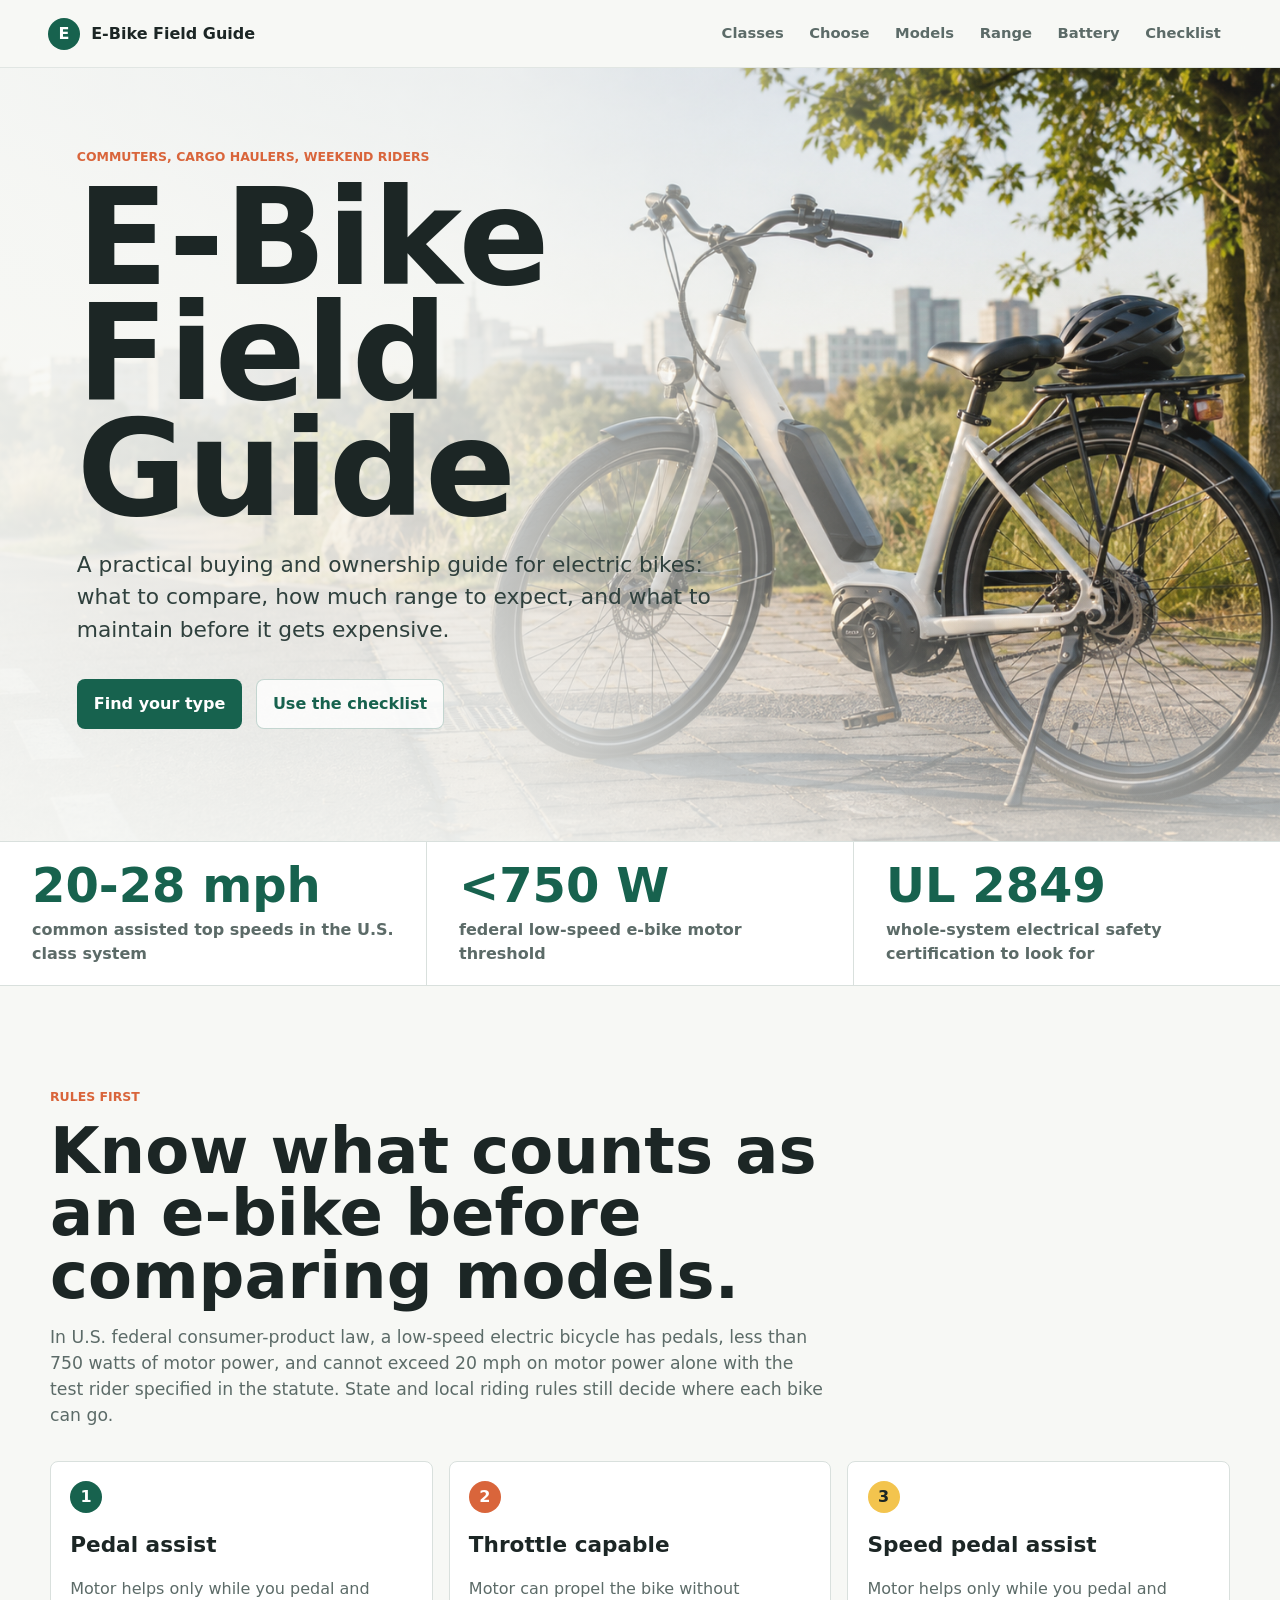
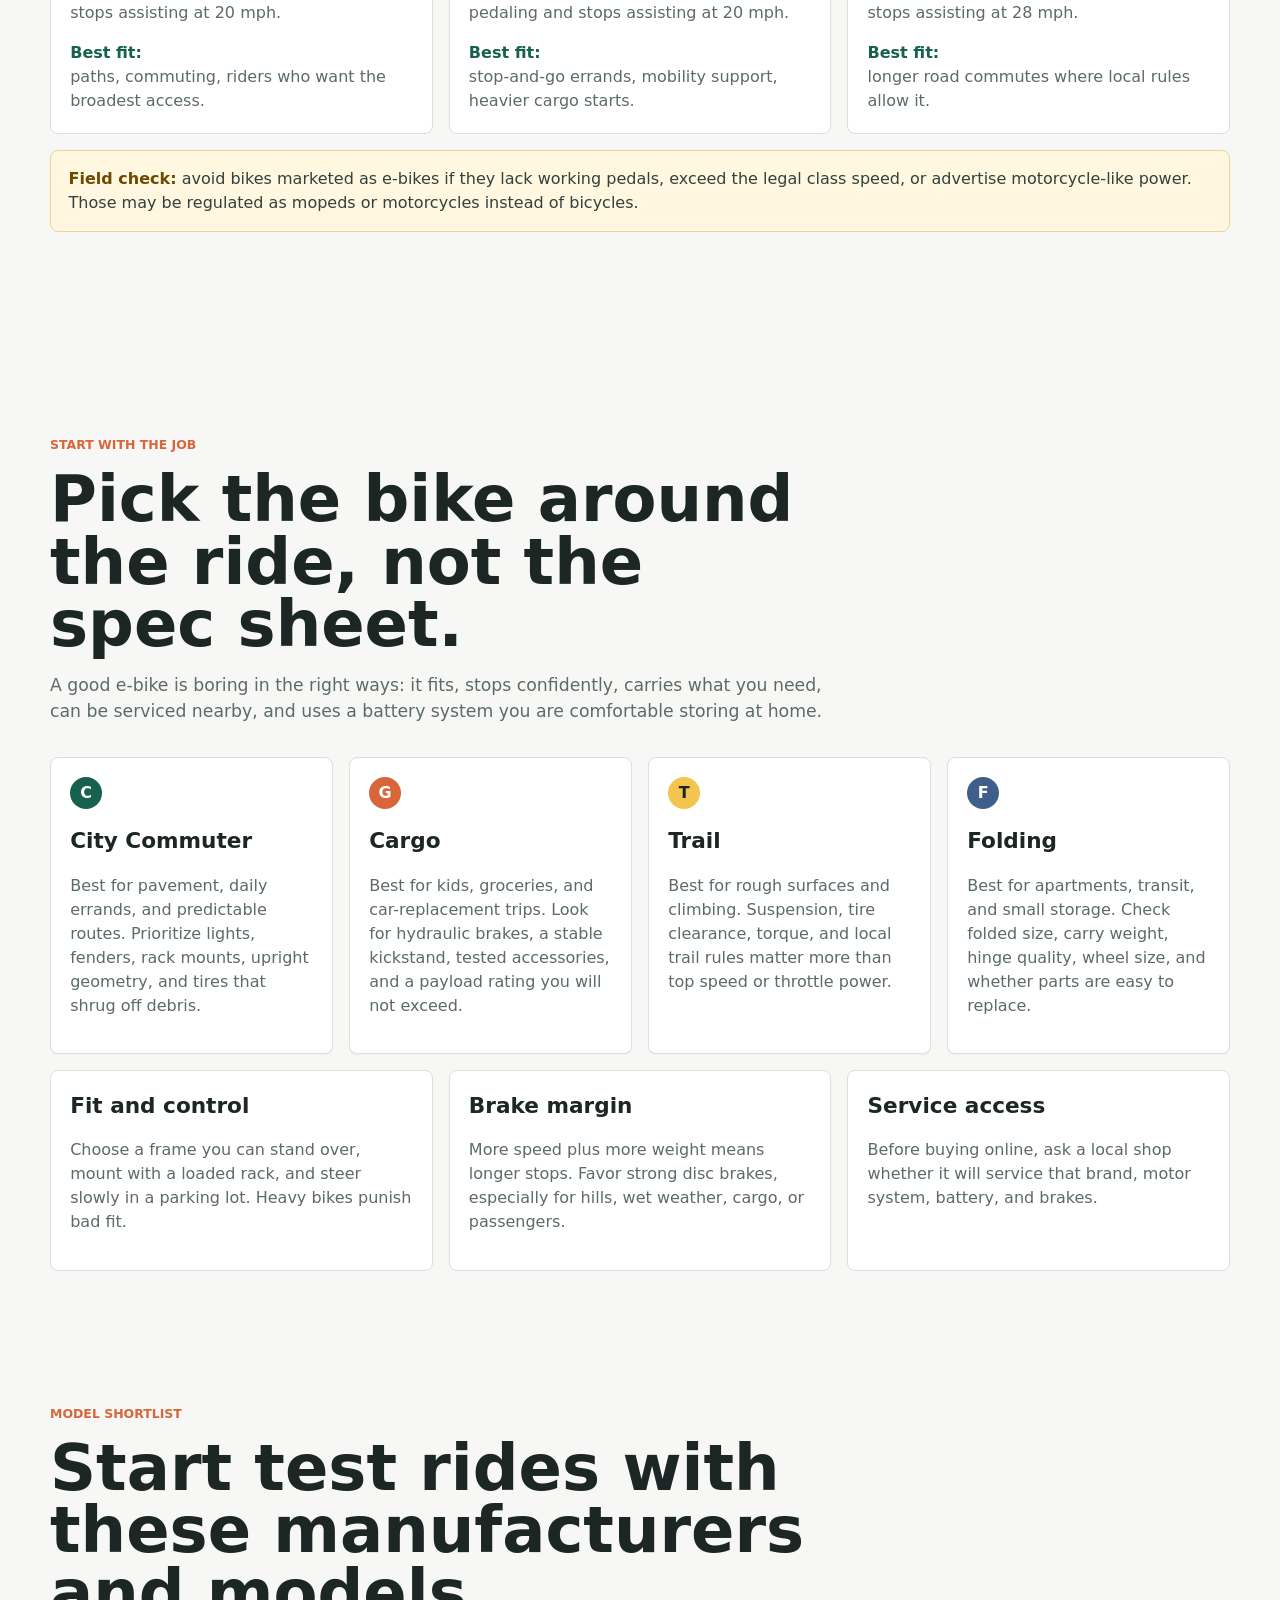
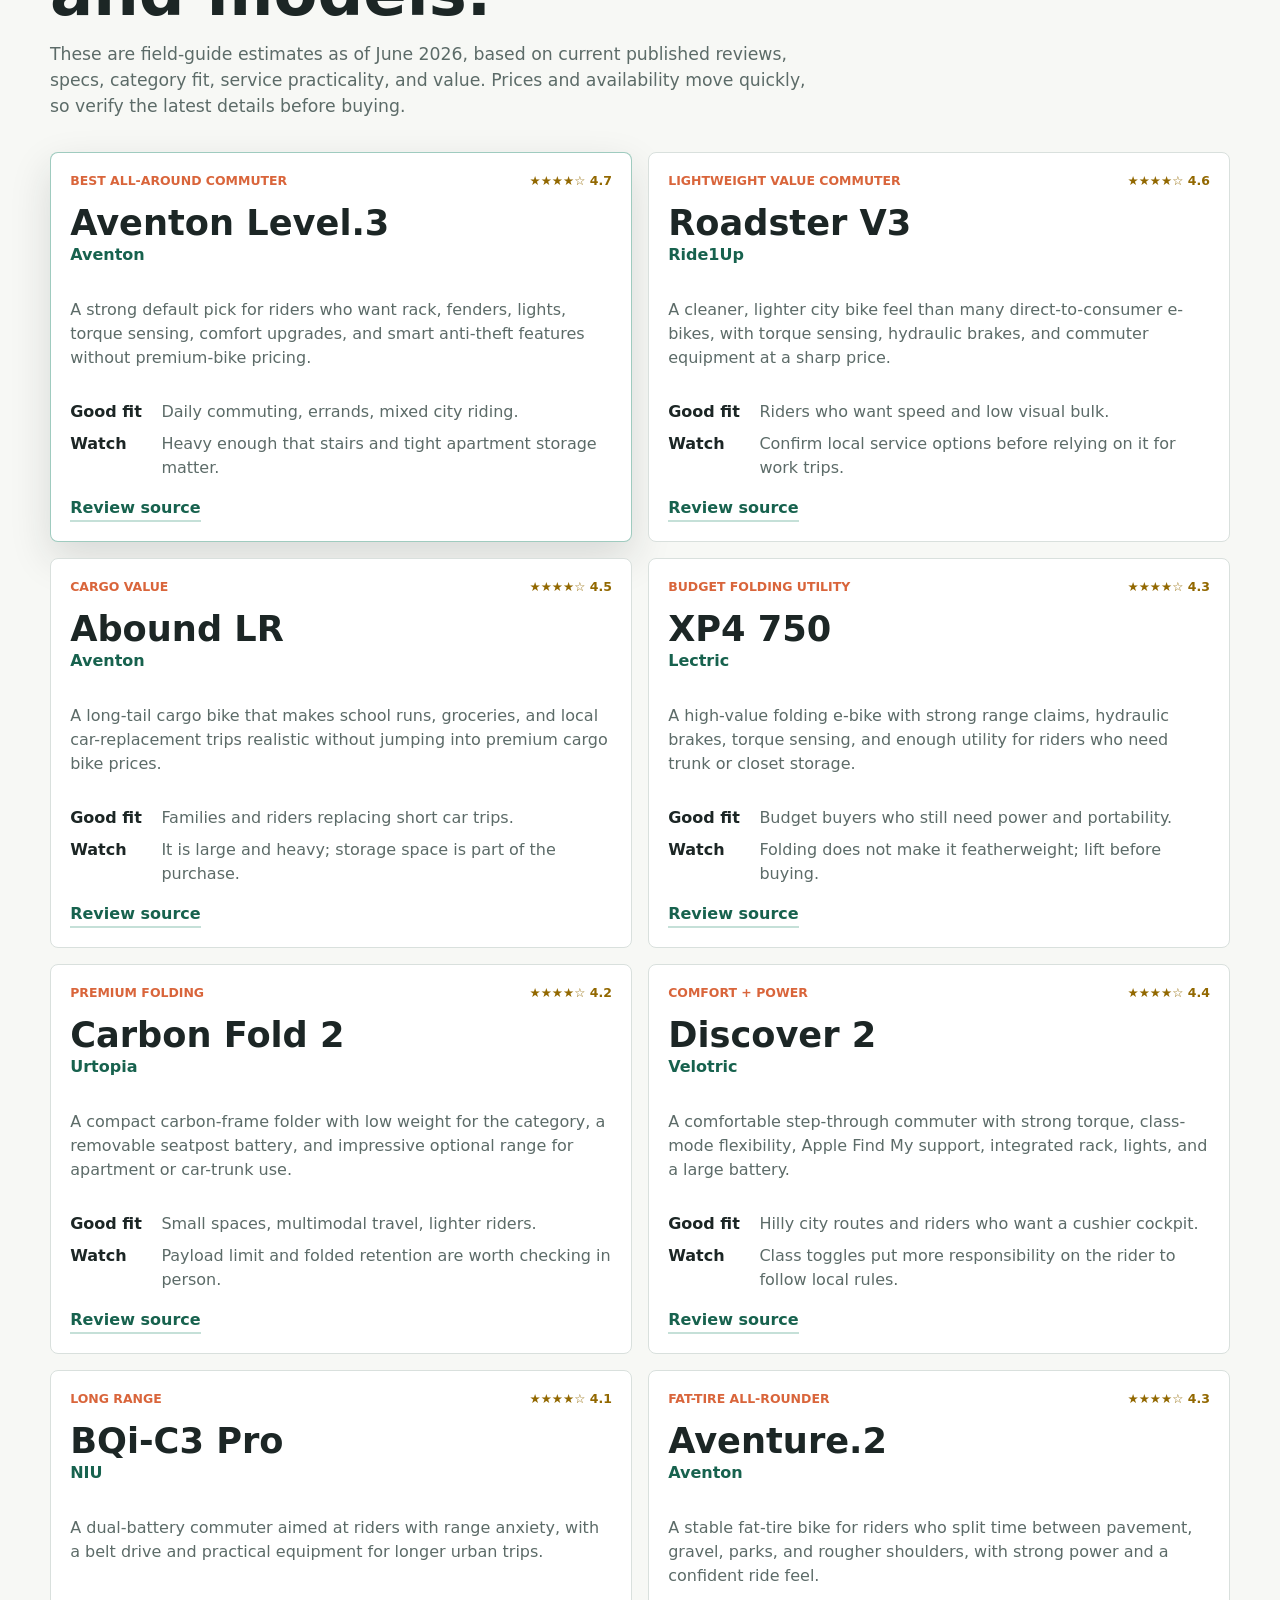
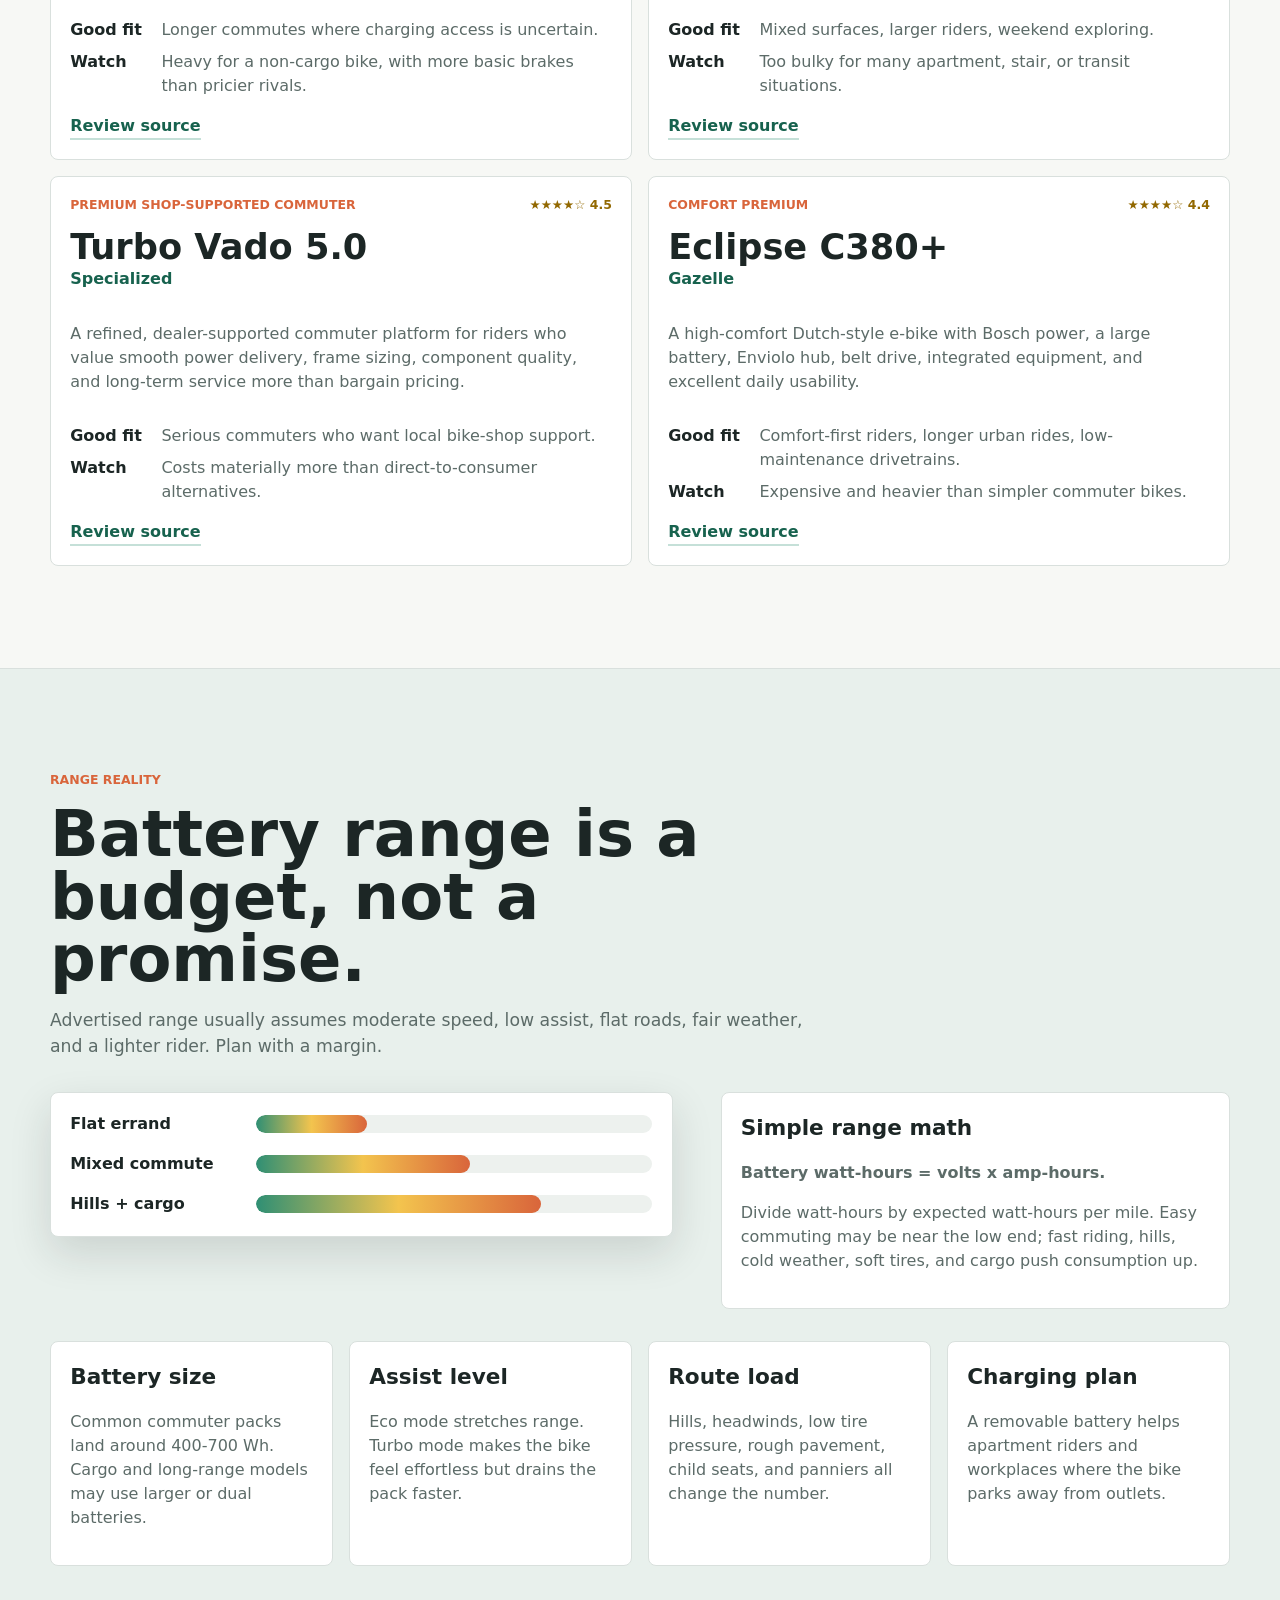
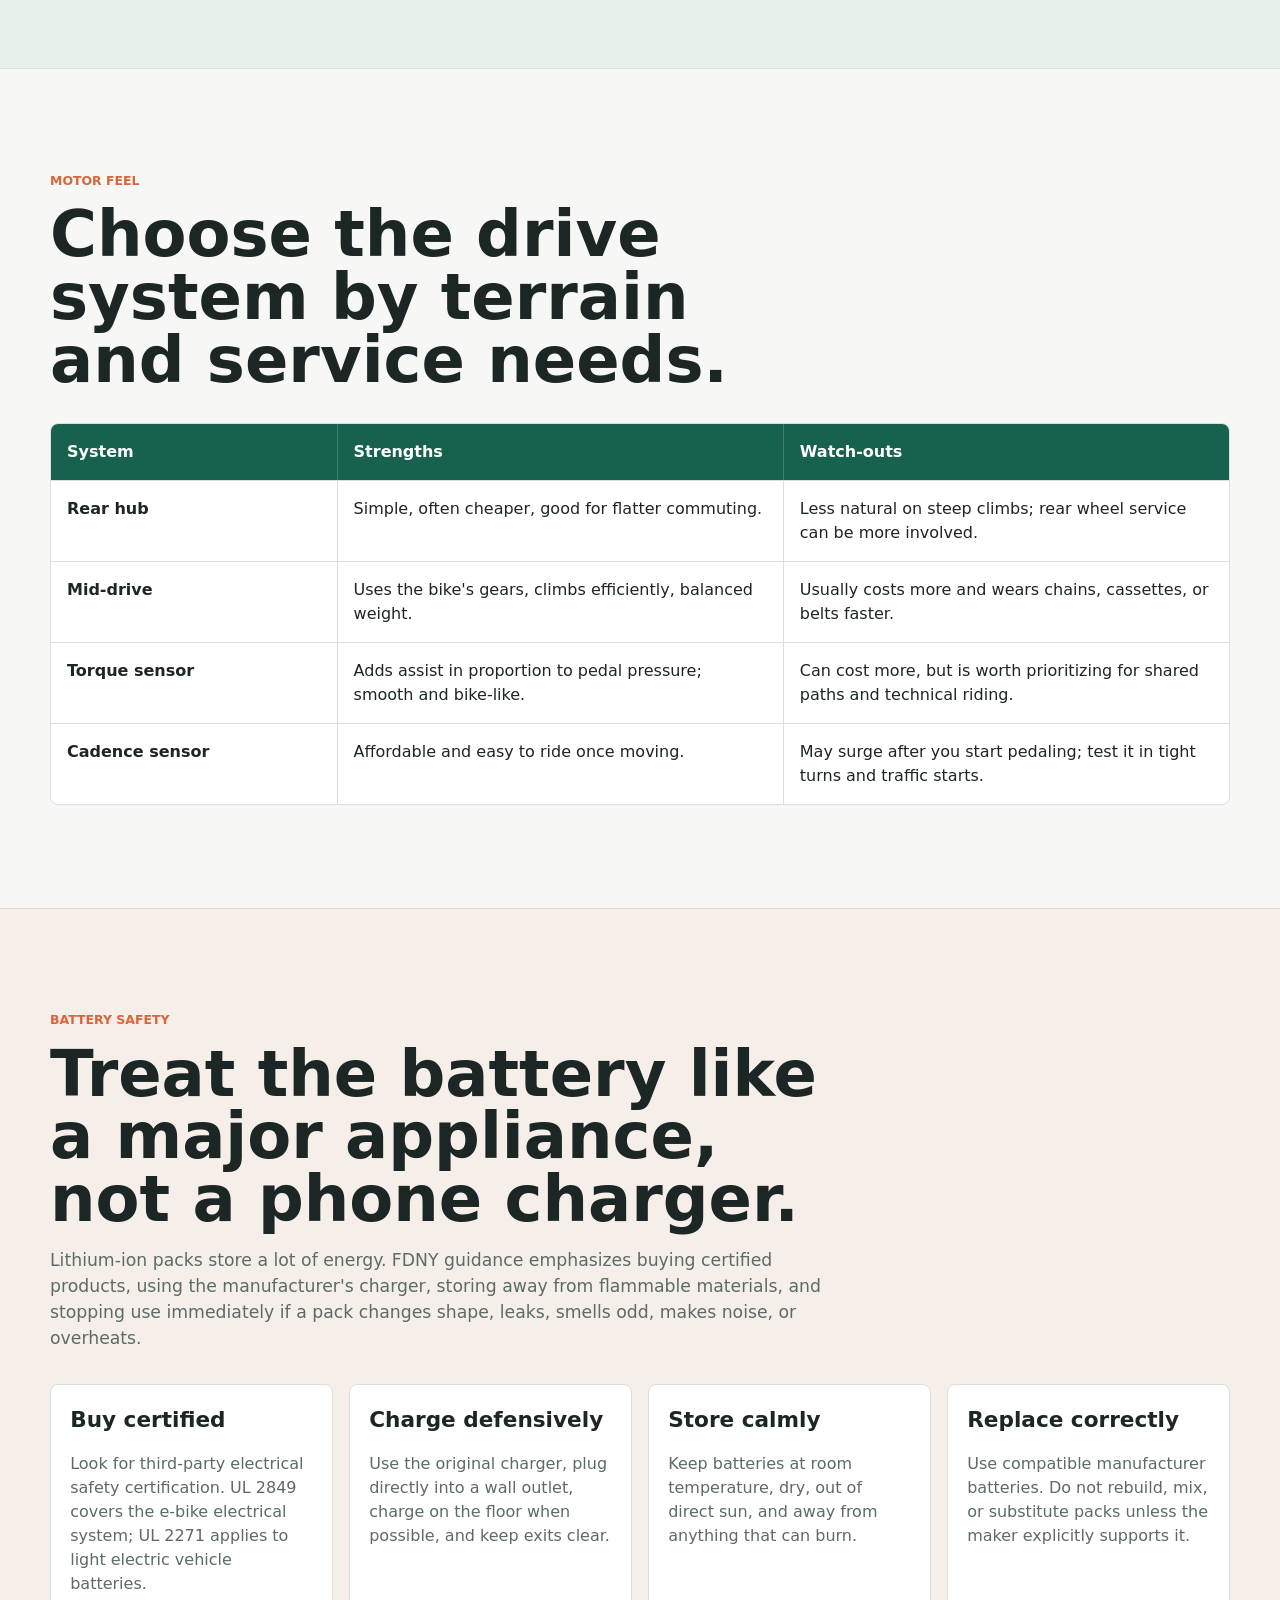
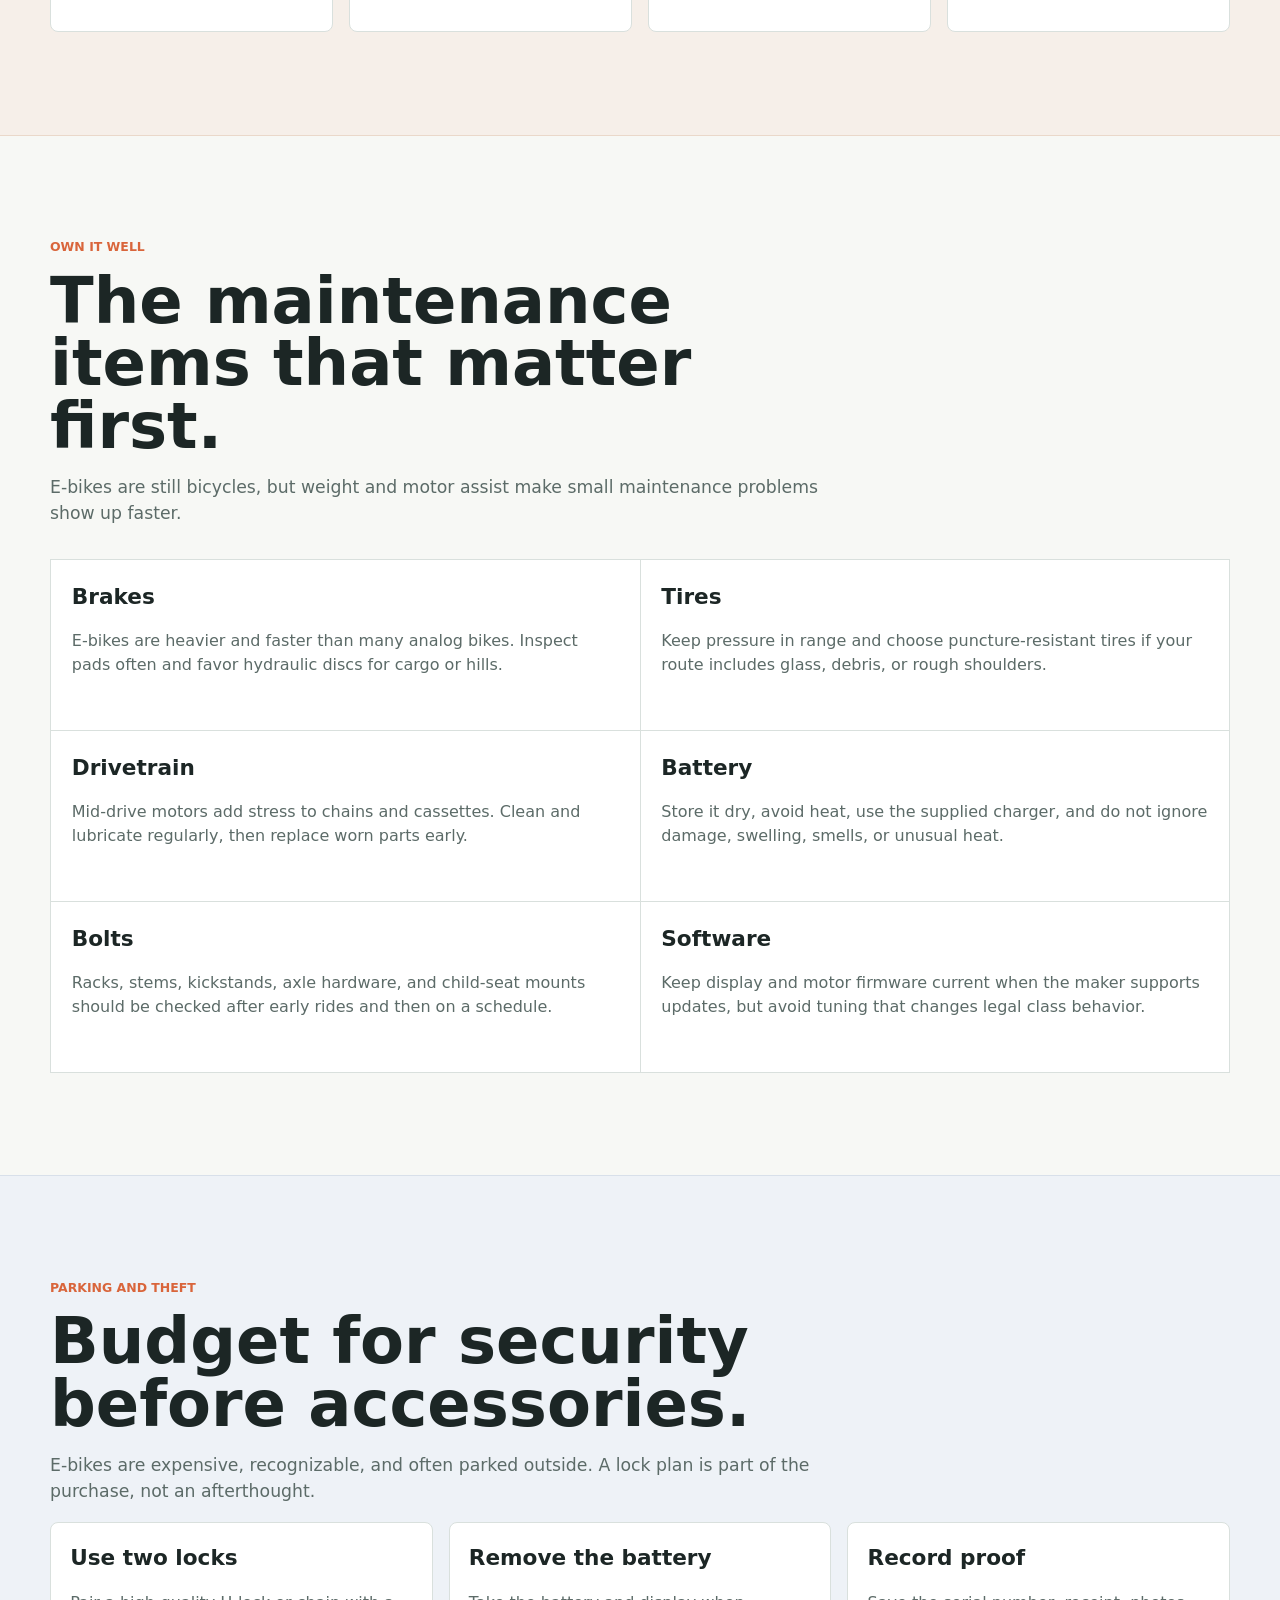
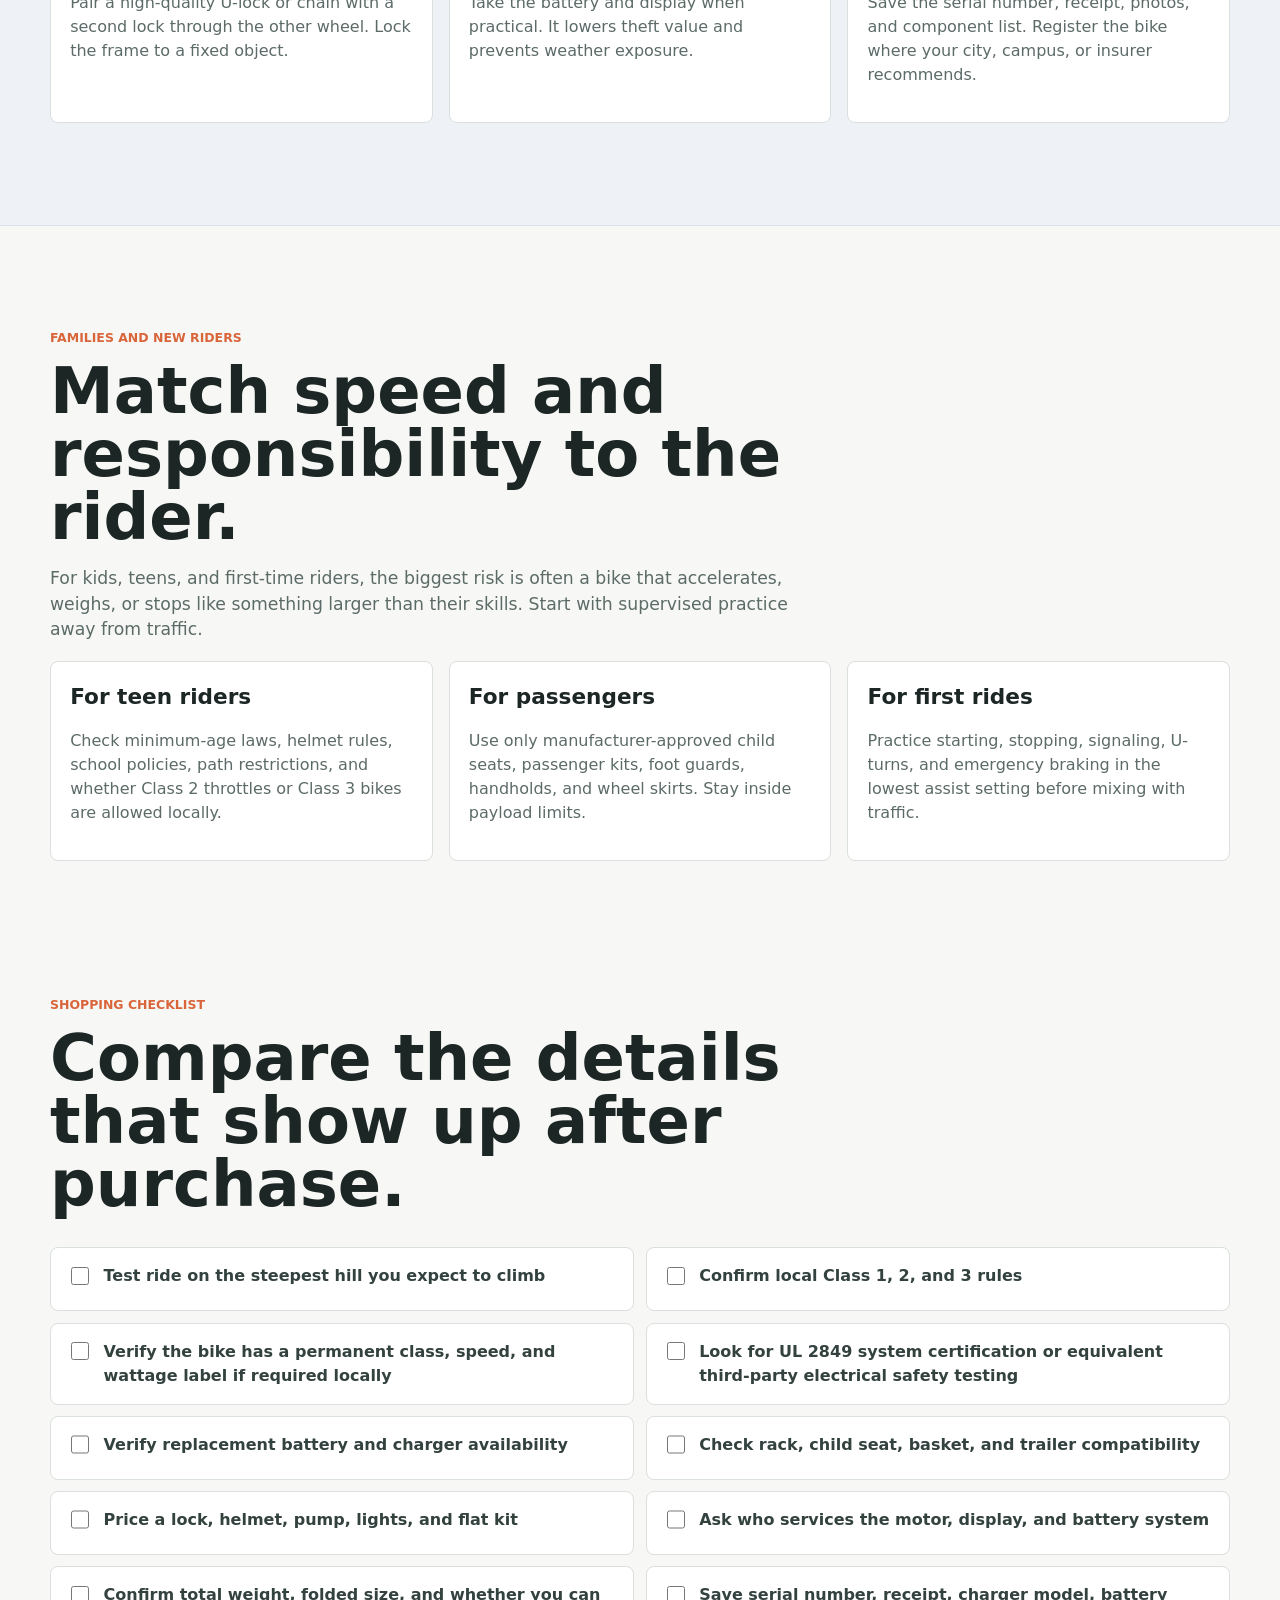
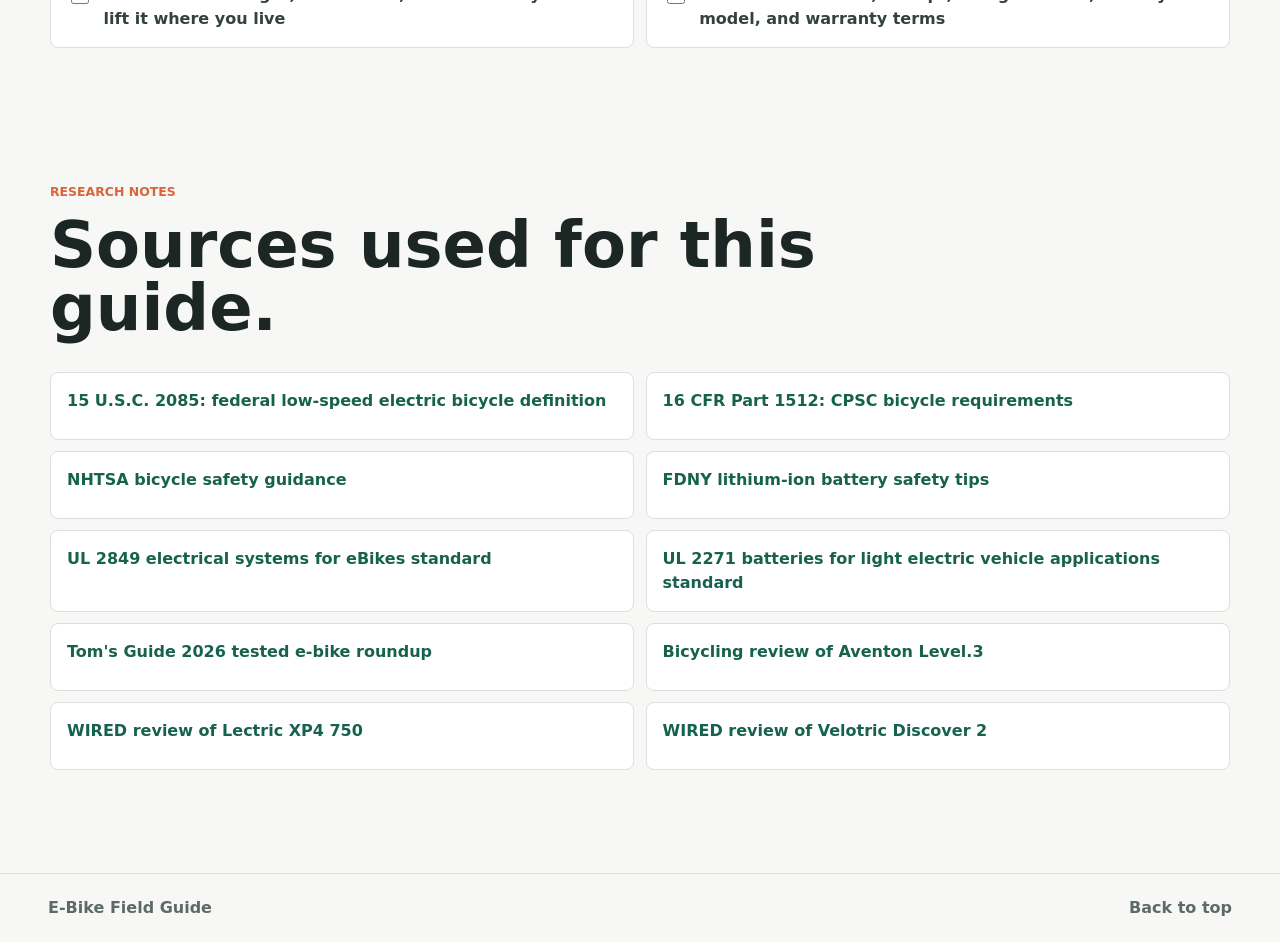
==== commit ac2a5d6a: "Add e-bike model recommendations" ====
--- a/index.html
+++ b/index.html
@@ -20,6 +20,7 @@
       <nav>
         <a href="#classes">Classes</a>
         <a href="#choose">Choose</a>
+        <a href="#recommendations">Models</a>
         <a href="#range">Range</a>
         <a href="#battery">Battery</a>
         <a href="#compare">Checklist</a>
@@ -146,6 +147,208 @@
           <article>
             <h3>Service access</h3>
             <p>Before buying online, ask a local shop whether it will service that brand, motor system, battery, and brakes.</p>
+          </article>
+        </div>
+      </section>
+
+      <section id="recommendations" class="section recommendations-section">
+        <div class="section-heading">
+          <p class="eyebrow">Model shortlist</p>
+          <h2>Start test rides with these manufacturers and models.</h2>
+          <p>
+            These are field-guide estimates as of June 2026, based on current
+            published reviews, specs, category fit, service practicality, and value.
+            Prices and availability move quickly, so verify the latest details before buying.
+          </p>
+        </div>
+        <div class="model-grid">
+          <article class="model-card featured-model">
+            <div class="model-topline">
+              <span>Best all-around commuter</span>
+              <strong class="stars" aria-label="4.7 out of 5 stars">★★★★☆ 4.7</strong>
+            </div>
+            <h3>Aventon Level.3</h3>
+            <p class="maker">Aventon</p>
+            <p>
+              A strong default pick for riders who want rack, fenders, lights,
+              torque sensing, comfort upgrades, and smart anti-theft features
+              without premium-bike pricing.
+            </p>
+            <dl class="model-notes">
+              <div><dt>Good fit</dt><dd>Daily commuting, errands, mixed city riding.</dd></div>
+              <div><dt>Watch</dt><dd>Heavy enough that stairs and tight apartment storage matter.</dd></div>
+            </dl>
+            <a href="https://www.bicycling.com/bikes-gear/a70894696/aventon-level-3-e-bike-review/">Review source</a>
+          </article>
+
+          <article class="model-card">
+            <div class="model-topline">
+              <span>Lightweight value commuter</span>
+              <strong class="stars" aria-label="4.6 out of 5 stars">★★★★☆ 4.6</strong>
+            </div>
+            <h3>Roadster V3</h3>
+            <p class="maker">Ride1Up</p>
+            <p>
+              A cleaner, lighter city bike feel than many direct-to-consumer e-bikes,
+              with torque sensing, hydraulic brakes, and commuter equipment at a
+              sharp price.
+            </p>
+            <dl class="model-notes">
+              <div><dt>Good fit</dt><dd>Riders who want speed and low visual bulk.</dd></div>
+              <div><dt>Watch</dt><dd>Confirm local service options before relying on it for work trips.</dd></div>
+            </dl>
+            <a href="https://www.t3.com/active/cycling/ride1up-roadster-v3-review">Review source</a>
+          </article>
+
+          <article class="model-card">
+            <div class="model-topline">
+              <span>Cargo value</span>
+              <strong class="stars" aria-label="4.5 out of 5 stars">★★★★☆ 4.5</strong>
+            </div>
+            <h3>Abound LR</h3>
+            <p class="maker">Aventon</p>
+            <p>
+              A long-tail cargo bike that makes school runs, groceries, and local
+              car-replacement trips realistic without jumping into premium cargo
+              bike prices.
+            </p>
+            <dl class="model-notes">
+              <div><dt>Good fit</dt><dd>Families and riders replacing short car trips.</dd></div>
+              <div><dt>Watch</dt><dd>It is large and heavy; storage space is part of the purchase.</dd></div>
+            </dl>
+            <a href="https://www.tomsguide.com/vehicle-tech/electric-bikes/aventon-abound-lr-review">Review source</a>
+          </article>
+
+          <article class="model-card">
+            <div class="model-topline">
+              <span>Budget folding utility</span>
+              <strong class="stars" aria-label="4.3 out of 5 stars">★★★★☆ 4.3</strong>
+            </div>
+            <h3>XP4 750</h3>
+            <p class="maker">Lectric</p>
+            <p>
+              A high-value folding e-bike with strong range claims, hydraulic brakes,
+              torque sensing, and enough utility for riders who need trunk or closet
+              storage.
+            </p>
+            <dl class="model-notes">
+              <div><dt>Good fit</dt><dd>Budget buyers who still need power and portability.</dd></div>
+              <div><dt>Watch</dt><dd>Folding does not make it featherweight; lift before buying.</dd></div>
+            </dl>
+            <a href="https://www.wired.com/review/lectric-xp4-750-electric-bike">Review source</a>
+          </article>
+
+          <article class="model-card">
+            <div class="model-topline">
+              <span>Premium folding</span>
+              <strong class="stars" aria-label="4.2 out of 5 stars">★★★★☆ 4.2</strong>
+            </div>
+            <h3>Carbon Fold 2</h3>
+            <p class="maker">Urtopia</p>
+            <p>
+              A compact carbon-frame folder with low weight for the category,
+              a removable seatpost battery, and impressive optional range for
+              apartment or car-trunk use.
+            </p>
+            <dl class="model-notes">
+              <div><dt>Good fit</dt><dd>Small spaces, multimodal travel, lighter riders.</dd></div>
+              <div><dt>Watch</dt><dd>Payload limit and folded retention are worth checking in person.</dd></div>
+            </dl>
+            <a href="https://www.tomsguide.com/vehicle-tech/electric-bikes/urtopia-carbon-fold-2-more-refined">Review source</a>
+          </article>
+
+          <article class="model-card">
+            <div class="model-topline">
+              <span>Comfort + power</span>
+              <strong class="stars" aria-label="4.4 out of 5 stars">★★★★☆ 4.4</strong>
+            </div>
+            <h3>Discover 2</h3>
+            <p class="maker">Velotric</p>
+            <p>
+              A comfortable step-through commuter with strong torque, class-mode
+              flexibility, Apple Find My support, integrated rack, lights, and a
+              large battery.
+            </p>
+            <dl class="model-notes">
+              <div><dt>Good fit</dt><dd>Hilly city routes and riders who want a cushier cockpit.</dd></div>
+              <div><dt>Watch</dt><dd>Class toggles put more responsibility on the rider to follow local rules.</dd></div>
+            </dl>
+            <a href="https://www.wired.com/review/velotric-discover-2">Review source</a>
+          </article>
+
+          <article class="model-card">
+            <div class="model-topline">
+              <span>Long range</span>
+              <strong class="stars" aria-label="4.1 out of 5 stars">★★★★☆ 4.1</strong>
+            </div>
+            <h3>BQi-C3 Pro</h3>
+            <p class="maker">NIU</p>
+            <p>
+              A dual-battery commuter aimed at riders with range anxiety, with
+              a belt drive and practical equipment for longer urban trips.
+            </p>
+            <dl class="model-notes">
+              <div><dt>Good fit</dt><dd>Longer commutes where charging access is uncertain.</dd></div>
+              <div><dt>Watch</dt><dd>Heavy for a non-cargo bike, with more basic brakes than pricier rivals.</dd></div>
+            </dl>
+            <a href="https://www.tomsguide.com/best-picks/best-electric-bikes">Review source</a>
+          </article>
+
+          <article class="model-card">
+            <div class="model-topline">
+              <span>Fat-tire all-rounder</span>
+              <strong class="stars" aria-label="4.3 out of 5 stars">★★★★☆ 4.3</strong>
+            </div>
+            <h3>Aventure.2</h3>
+            <p class="maker">Aventon</p>
+            <p>
+              A stable fat-tire bike for riders who split time between pavement,
+              gravel, parks, and rougher shoulders, with strong power and a confident
+              ride feel.
+            </p>
+            <dl class="model-notes">
+              <div><dt>Good fit</dt><dd>Mixed surfaces, larger riders, weekend exploring.</dd></div>
+              <div><dt>Watch</dt><dd>Too bulky for many apartment, stair, or transit situations.</dd></div>
+            </dl>
+            <a href="https://www.wired.com/review/aventon-aventure2">Review source</a>
+          </article>
+
+          <article class="model-card">
+            <div class="model-topline">
+              <span>Premium shop-supported commuter</span>
+              <strong class="stars" aria-label="4.5 out of 5 stars">★★★★☆ 4.5</strong>
+            </div>
+            <h3>Turbo Vado 5.0</h3>
+            <p class="maker">Specialized</p>
+            <p>
+              A refined, dealer-supported commuter platform for riders who value
+              smooth power delivery, frame sizing, component quality, and long-term
+              service more than bargain pricing.
+            </p>
+            <dl class="model-notes">
+              <div><dt>Good fit</dt><dd>Serious commuters who want local bike-shop support.</dd></div>
+              <div><dt>Watch</dt><dd>Costs materially more than direct-to-consumer alternatives.</dd></div>
+            </dl>
+            <a href="https://www.techradar.com/best/electric-bike">Review source</a>
+          </article>
+
+          <article class="model-card">
+            <div class="model-topline">
+              <span>Comfort premium</span>
+              <strong class="stars" aria-label="4.4 out of 5 stars">★★★★☆ 4.4</strong>
+            </div>
+            <h3>Eclipse C380+</h3>
+            <p class="maker">Gazelle</p>
+            <p>
+              A high-comfort Dutch-style e-bike with Bosch power, a large battery,
+              Enviolo hub, belt drive, integrated equipment, and excellent daily
+              usability.
+            </p>
+            <dl class="model-notes">
+              <div><dt>Good fit</dt><dd>Comfort-first riders, longer urban rides, low-maintenance drivetrains.</dd></div>
+              <div><dt>Watch</dt><dd>Expensive and heavier than simpler commuter bikes.</dd></div>
+            </dl>
+            <a href="https://www.wired.com/review/gazelle-eclipse">Review source</a>
           </article>
         </div>
       </section>
@@ -388,6 +591,10 @@
           <a href="https://www.fdnysmart.org/be-fdnysmart-when-using-any-devices-powered-by-lithium-ion-batteries/">FDNY lithium-ion battery safety tips</a>
           <a href="https://www.shopulstandards.com/ProductDetail.aspx?productId=UL2849">UL 2849 electrical systems for eBikes standard</a>
           <a href="https://www.shopulstandards.com/ProductDetail.aspx?productId=UL2271">UL 2271 batteries for light electric vehicle applications standard</a>
+          <a href="https://www.tomsguide.com/best-picks/best-electric-bikes">Tom's Guide 2026 tested e-bike roundup</a>
+          <a href="https://www.bicycling.com/bikes-gear/a70894696/aventon-level-3-e-bike-review/">Bicycling review of Aventon Level.3</a>
+          <a href="https://www.wired.com/review/lectric-xp4-750-electric-bike">WIRED review of Lectric XP4 750</a>
+          <a href="https://www.wired.com/review/velotric-discover-2">WIRED review of Velotric Discover 2</a>
         </div>
       </section>
     </main>
--- a/styles.css
+++ b/styles.css
@@ -245,7 +245,8 @@
 .decision-grid,
 .spec-grid,
 .battery-grid,
-.security-grid {
+.security-grid,
+.model-grid {
   display: grid;
   gap: 1rem;
   margin-top: 2rem;
@@ -264,6 +265,10 @@
 .spec-grid,
 .battery-grid {
   grid-template-columns: repeat(4, 1fr);
+}
+
+.model-grid {
+  grid-template-columns: repeat(2, 1fr);
 }
 
 .class-card,
@@ -271,11 +276,91 @@
 .formula-card,
 .spec-grid article,
 .battery-grid article,
-.security-grid article {
+.security-grid article,
+.model-card {
   padding: 1.2rem;
   background: var(--surface);
   border: 1px solid var(--line);
   border-radius: 8px;
+}
+
+.recommendations-section {
+  padding-top: 2rem;
+}
+
+.model-card {
+  display: flex;
+  flex-direction: column;
+  min-height: 390px;
+}
+
+.featured-model {
+  border-color: rgb(47 143 116 / 46%);
+  box-shadow: var(--shadow);
+}
+
+.model-topline {
+  display: flex;
+  align-items: flex-start;
+  justify-content: space-between;
+  gap: 0.8rem;
+  color: var(--clay);
+  font-size: 0.78rem;
+  font-weight: 900;
+  text-transform: uppercase;
+}
+
+.stars {
+  flex: 0 0 auto;
+  color: #926800;
+  white-space: nowrap;
+  text-transform: none;
+}
+
+.model-card h3 {
+  margin: 0.9rem 0 0;
+  font-size: clamp(1.55rem, 3vw, 2.2rem);
+  line-height: 1;
+}
+
+.maker {
+  margin: 0.2rem 0 0.9rem;
+  color: var(--mint-dark);
+  font-weight: 900;
+}
+
+.model-card p:not(.maker) {
+  color: var(--muted);
+}
+
+.model-notes {
+  display: grid;
+  gap: 0.5rem;
+  margin: auto 0 1rem;
+}
+
+.model-notes div {
+  display: grid;
+  grid-template-columns: 80px 1fr;
+  gap: 0.7rem;
+}
+
+.model-notes dt {
+  color: var(--ink);
+  font-weight: 900;
+}
+
+.model-notes dd {
+  margin: 0;
+  color: var(--muted);
+}
+
+.model-card a {
+  align-self: flex-start;
+  color: var(--mint-dark);
+  font-weight: 900;
+  text-decoration: none;
+  border-bottom: 2px solid rgb(47 143 116 / 28%);
 }
 
 .class-card {
@@ -630,6 +715,7 @@
   .spec-grid,
   .battery-grid,
   .security-grid,
+  .model-grid,
   .care-list,
   .checklist,
   .source-list {
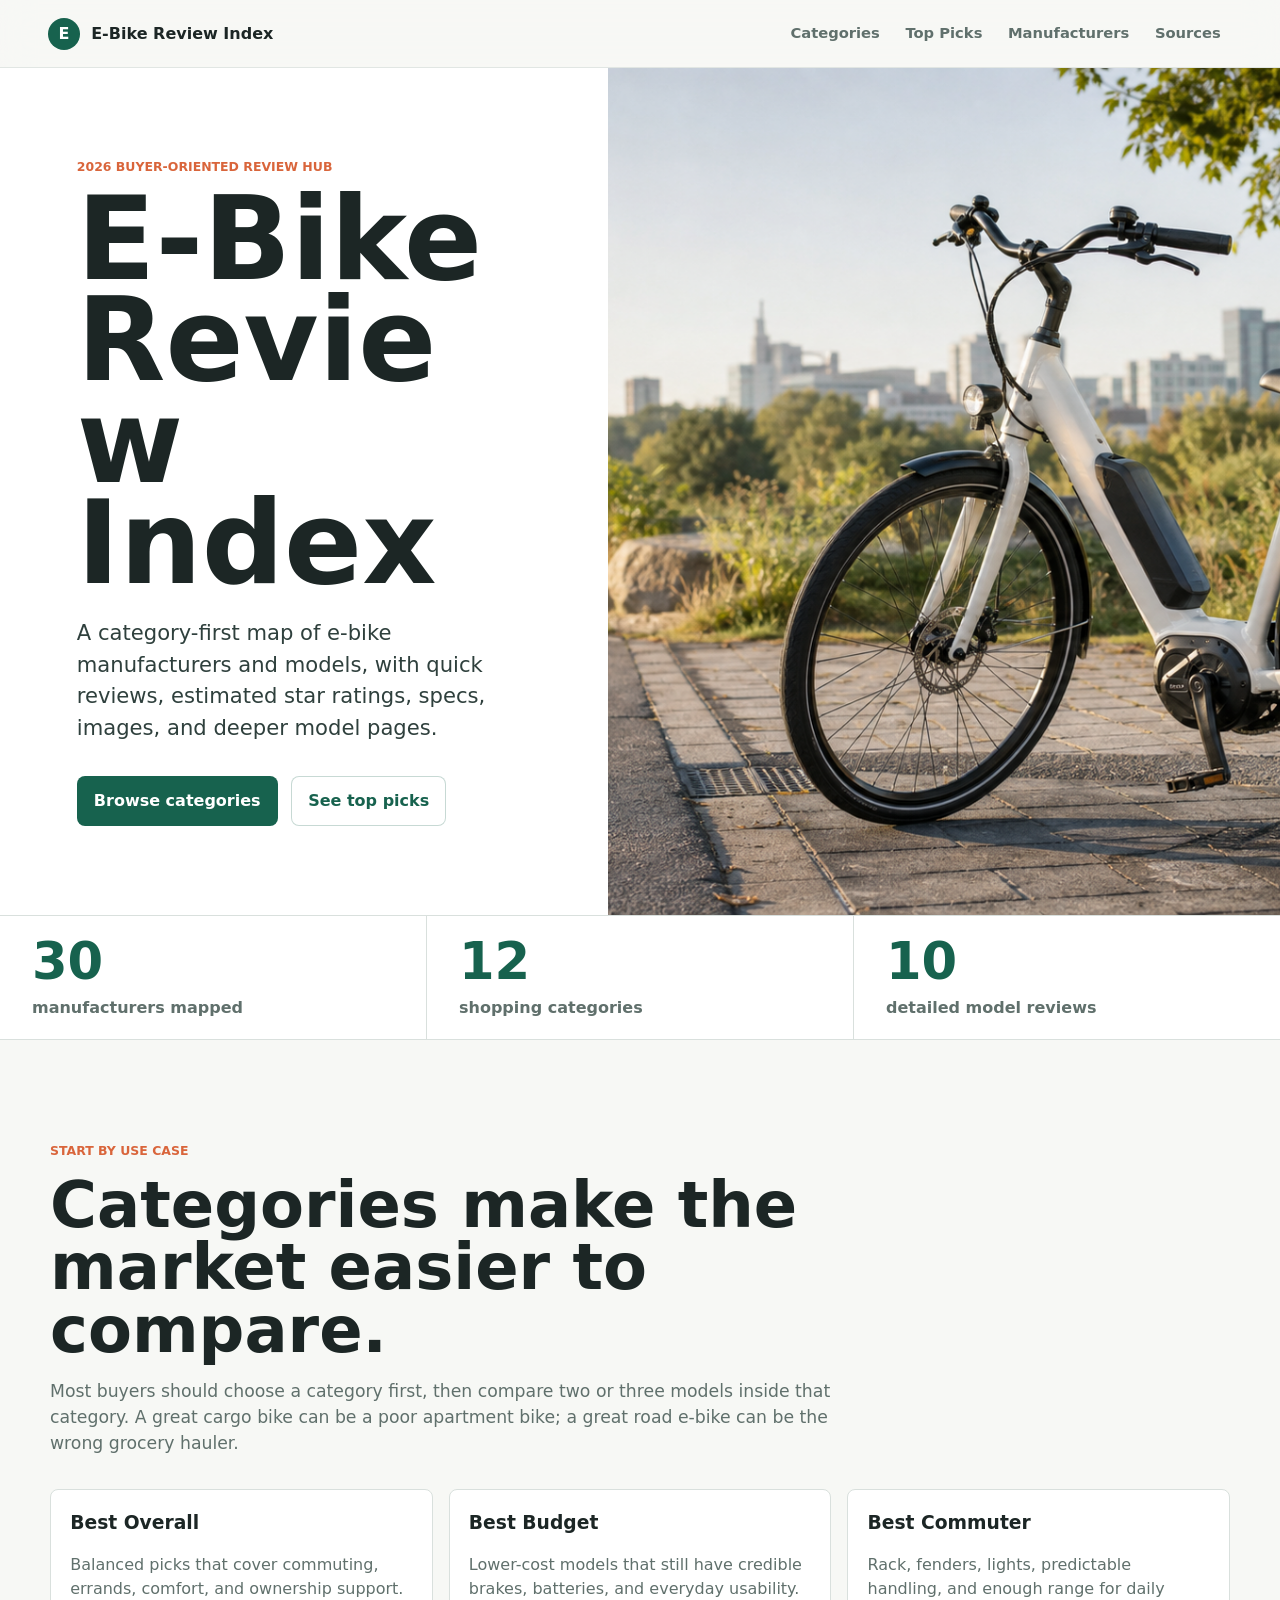
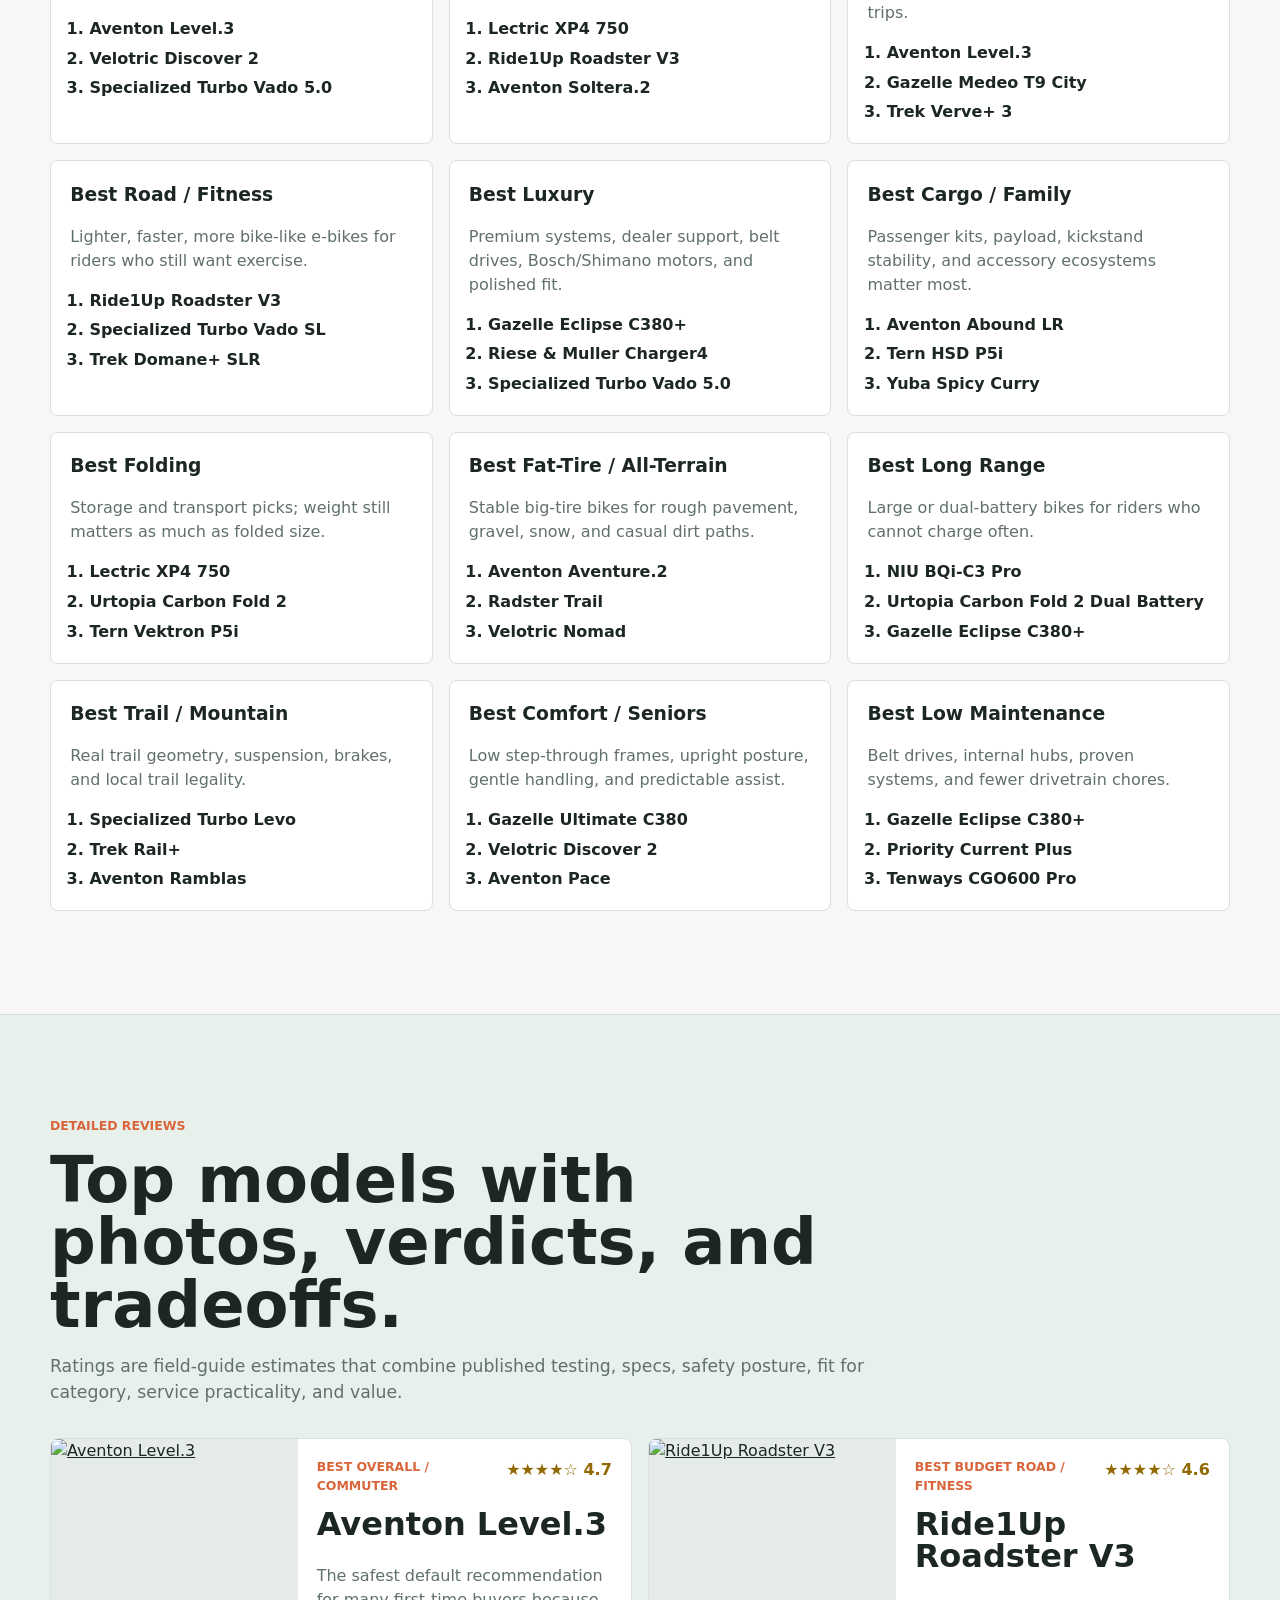
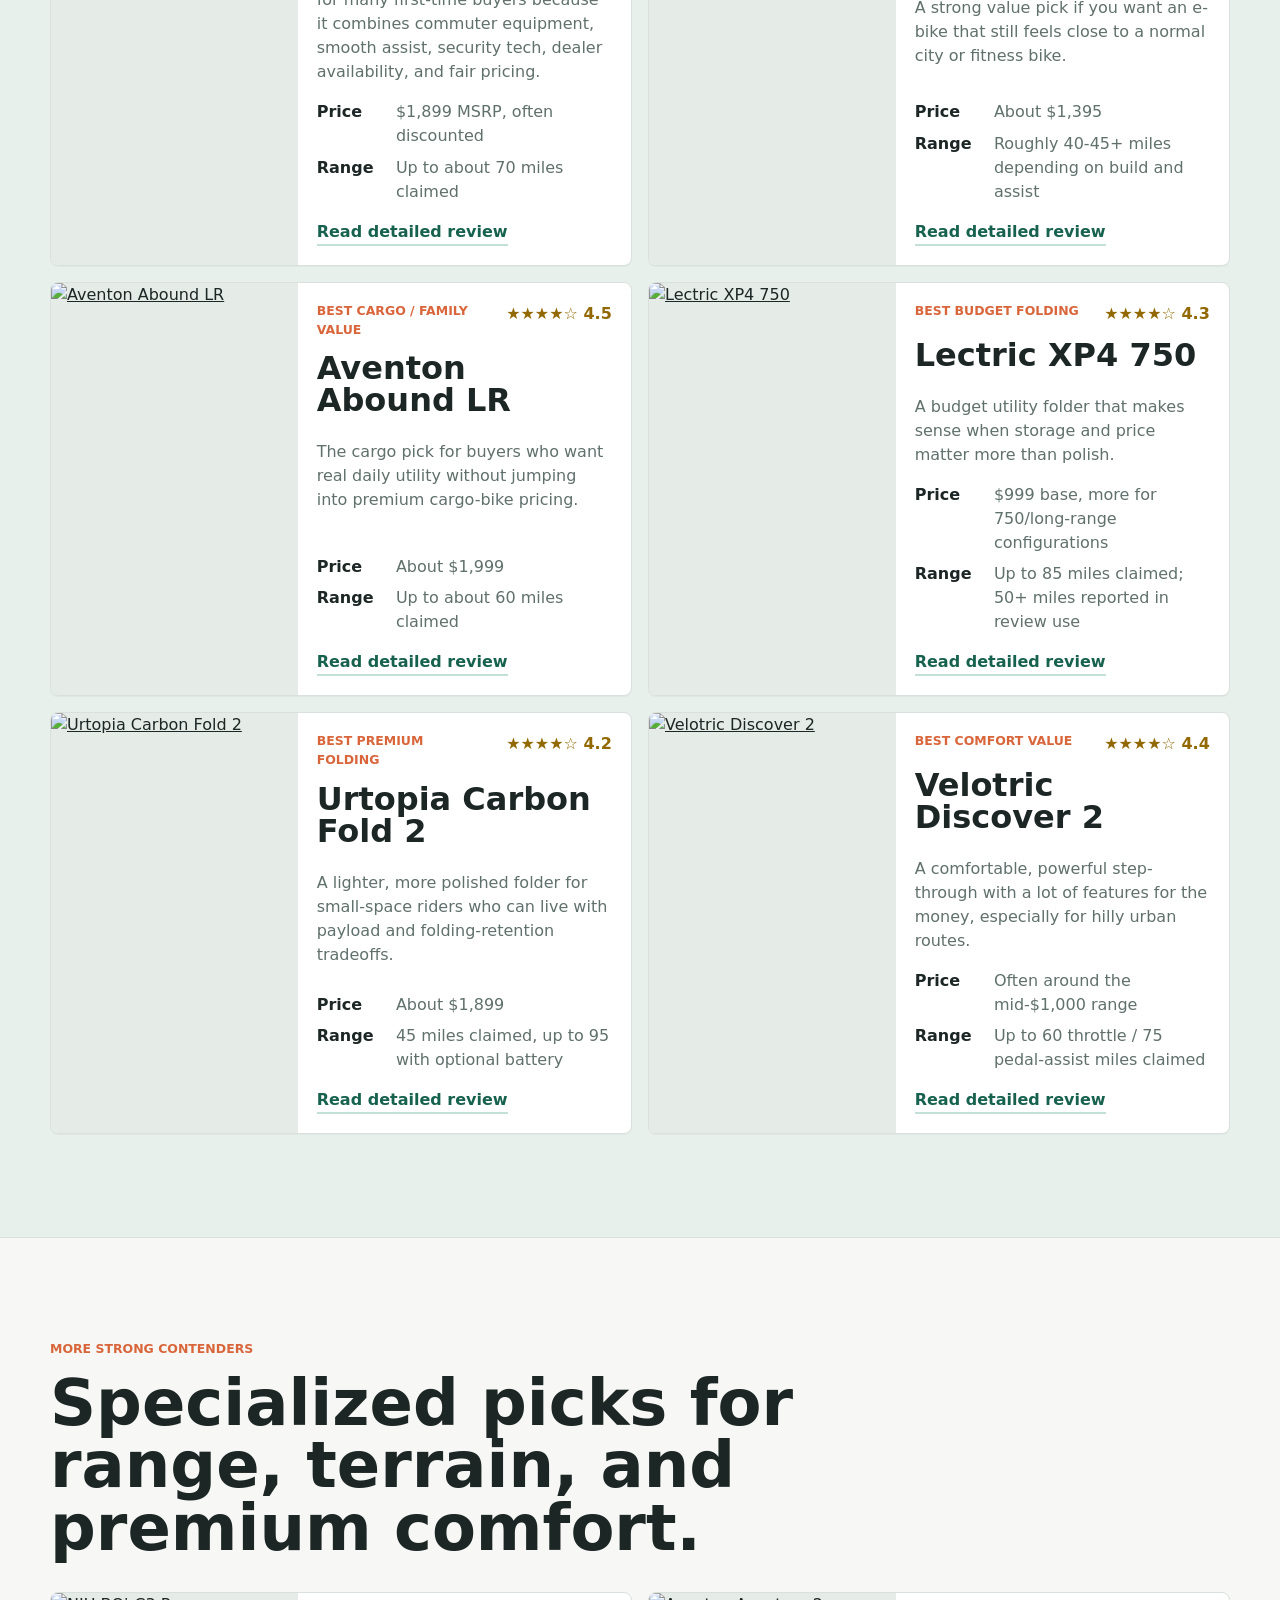
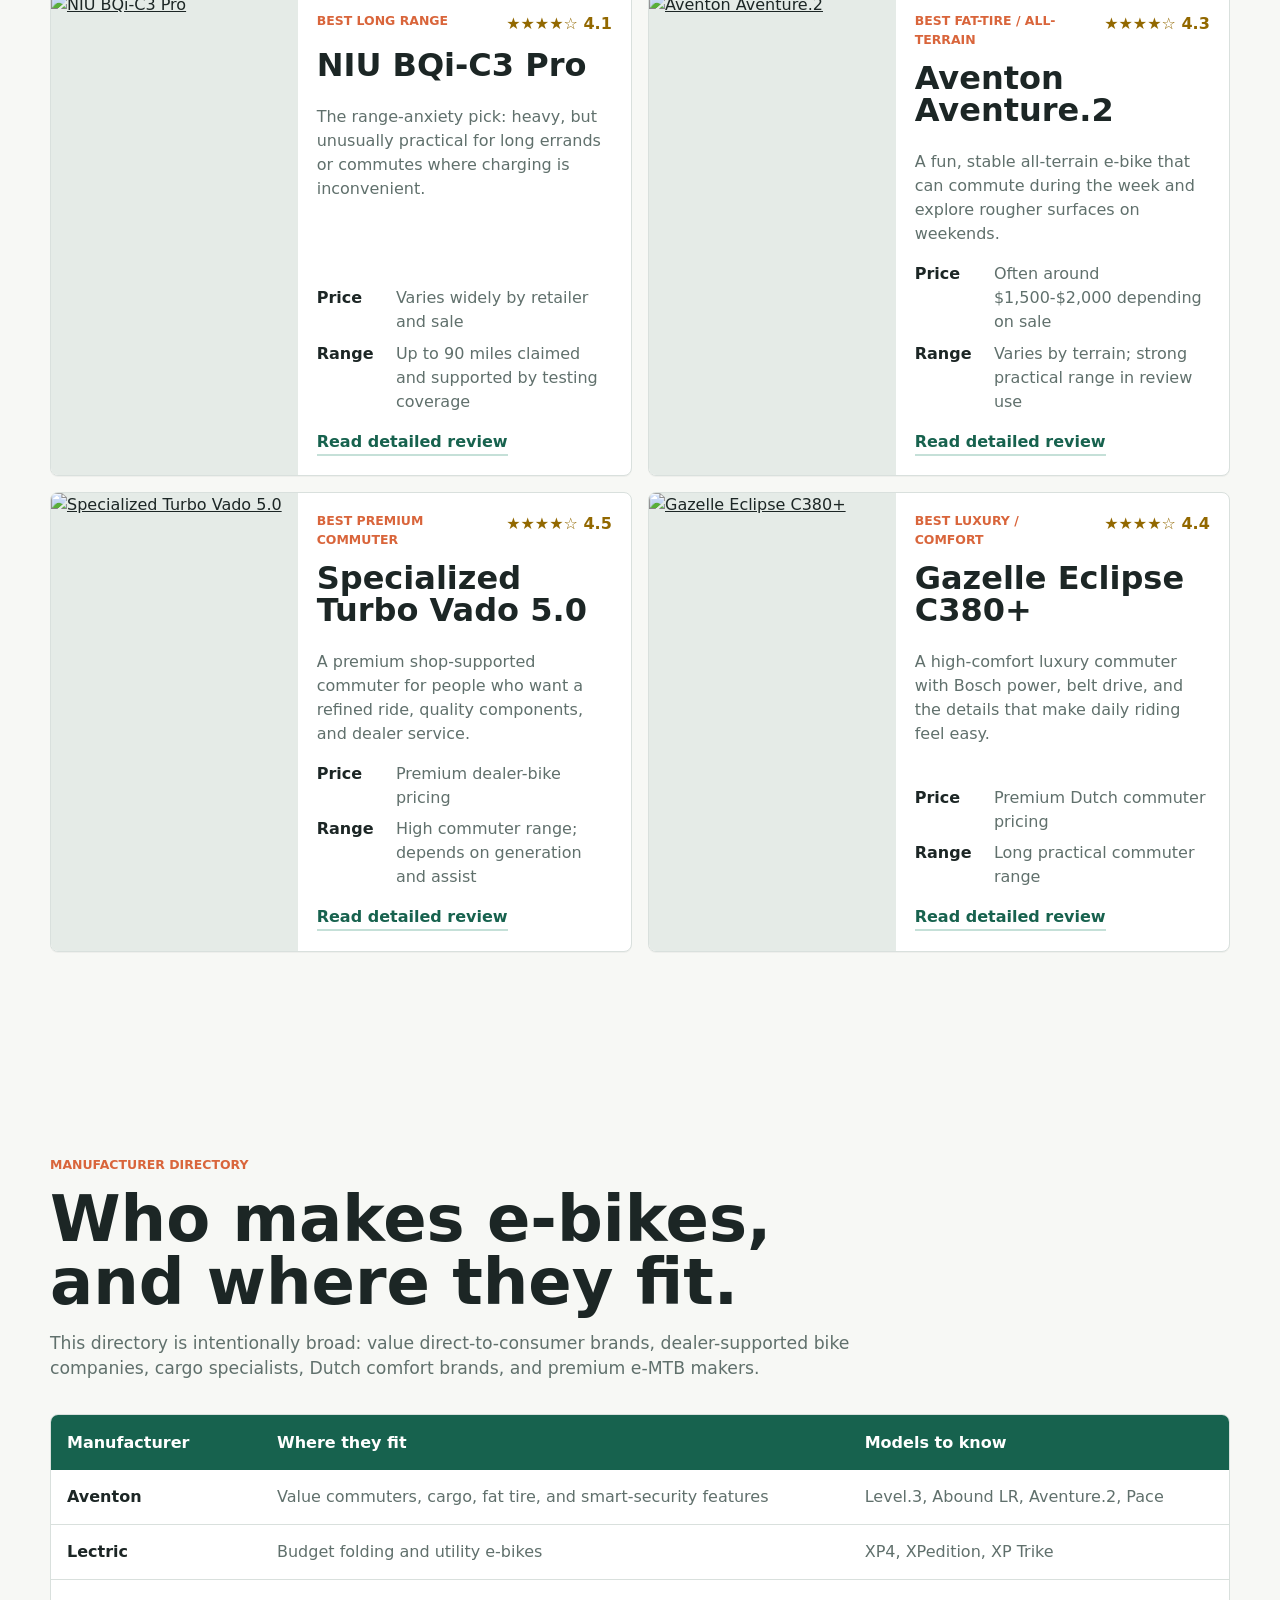
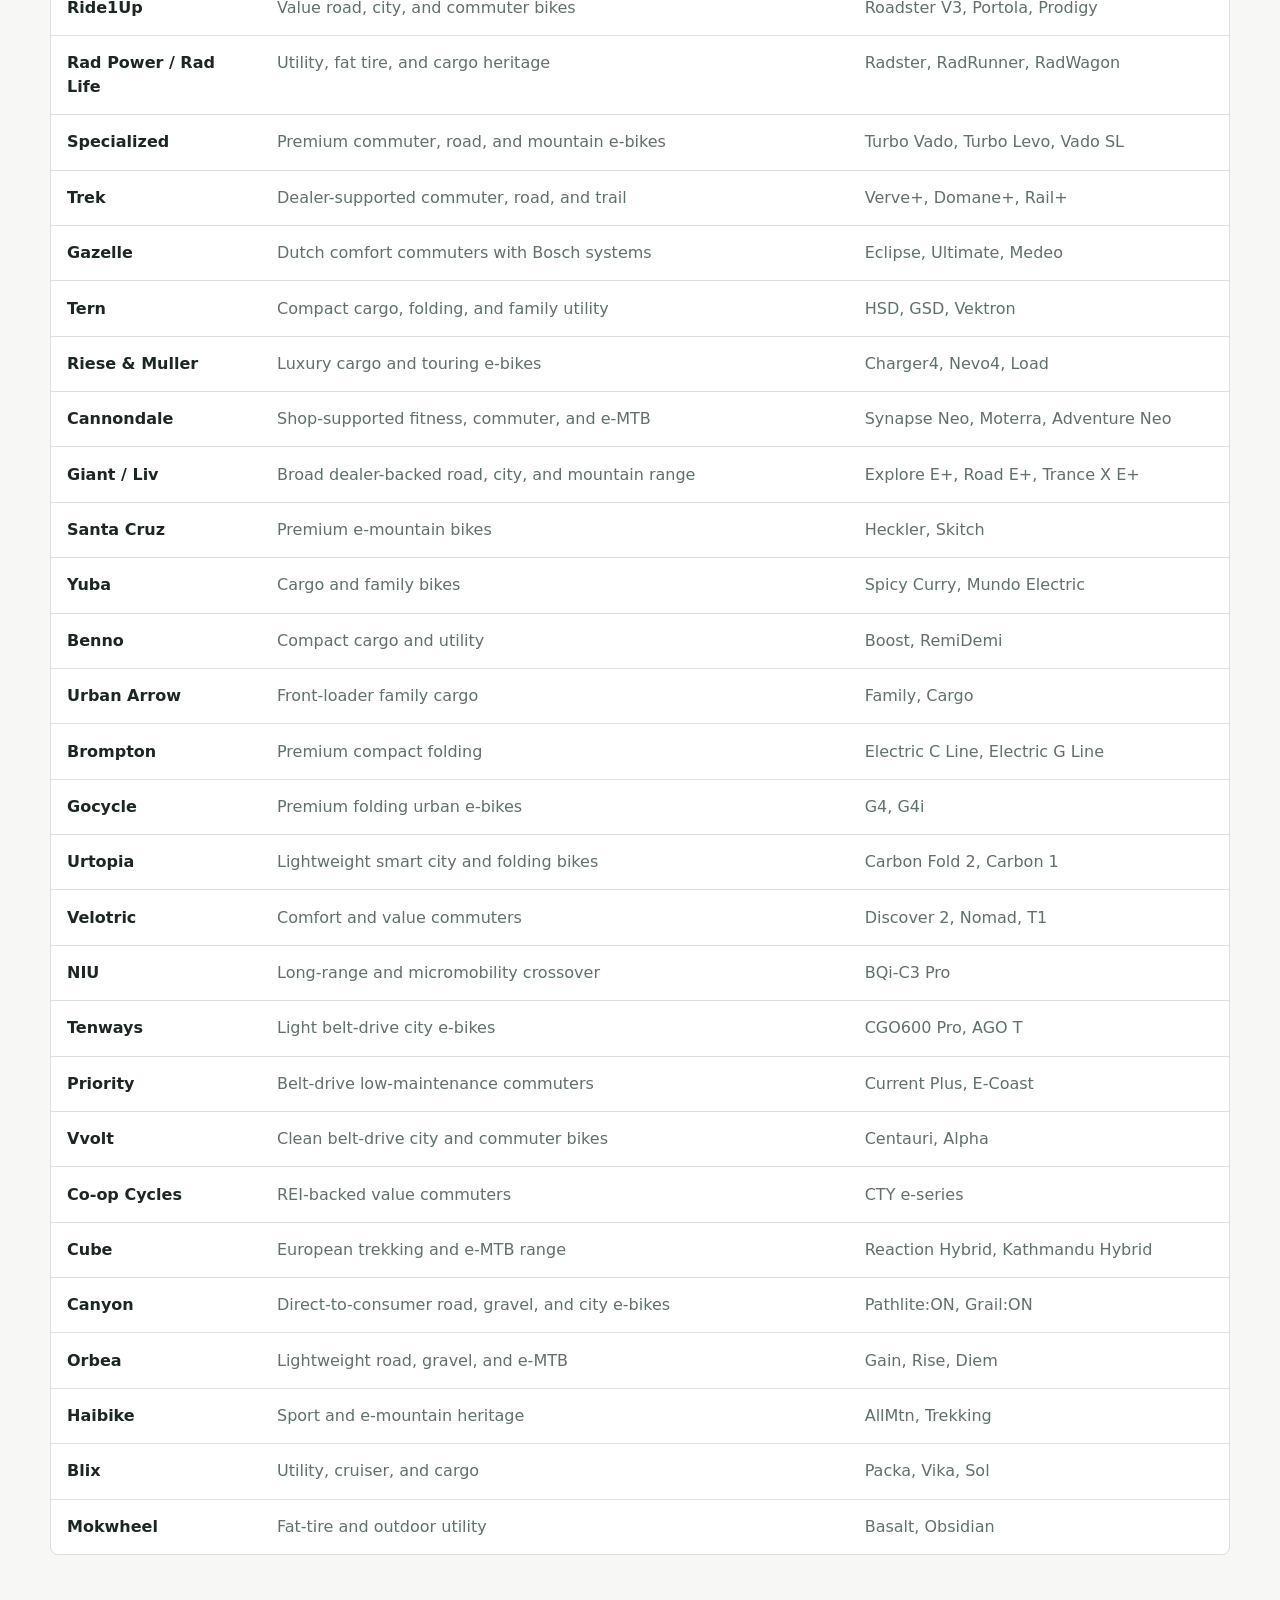
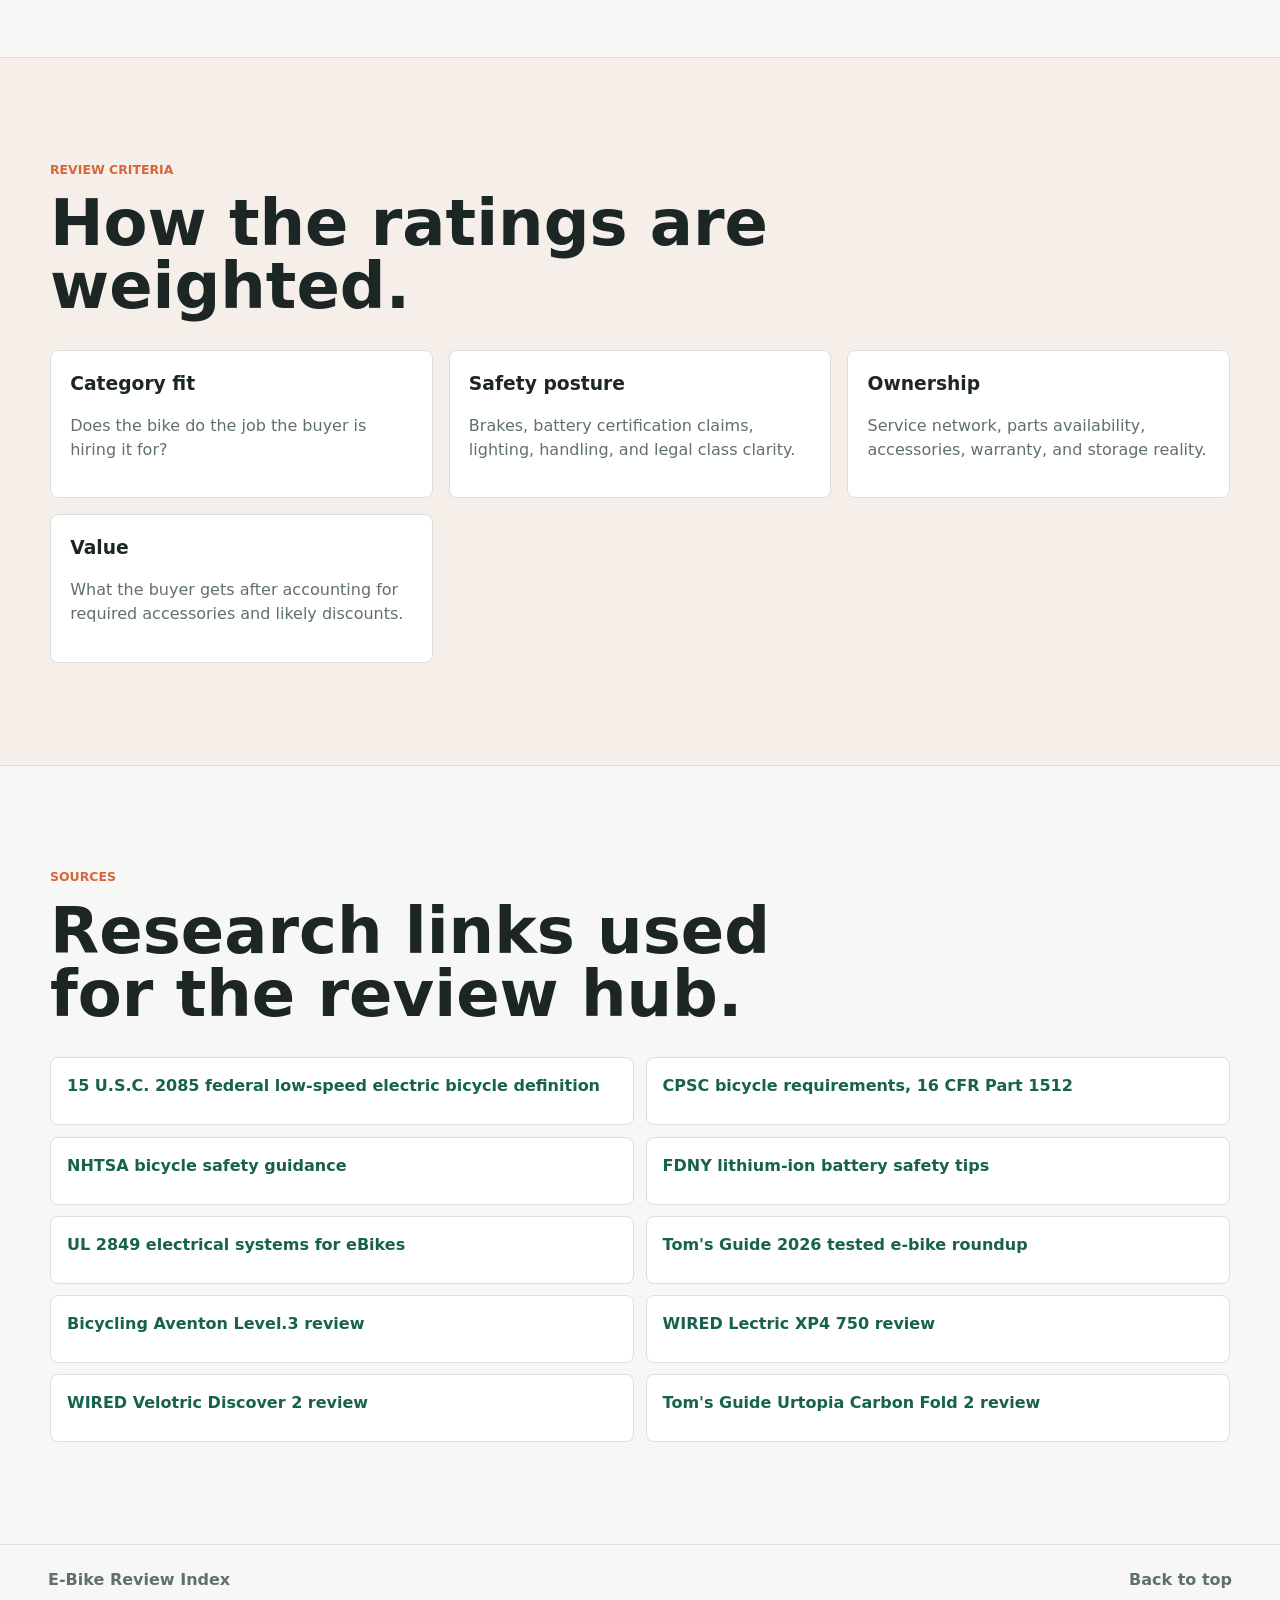
==== commit 8b78a401: "Rebuild as e-bike review hub" ====
--- a/index.html
+++ b/index.html
@@ -3,607 +3,587 @@
   <head>
     <meta charset="utf-8">
     <meta name="viewport" content="width=device-width, initial-scale=1">
-    <meta
-      name="description"
-      content="A practical e-bike guide for choosing, riding, maintaining, and securing an electric bicycle."
-    >
-    <title>E-Bike Field Guide</title>
-    <link rel="preload" href="assets/hero-ebike.png" as="image">
+    <meta name="description" content="Review-focused e-bike category guide with manufacturers, ratings, images, and detailed model pages.">
+    <title>E-Bike Review Index</title>
     <link rel="stylesheet" href="styles.css">
   </head>
   <body>
-    <header class="site-header" aria-label="Primary navigation">
-      <a class="brand" href="#top" aria-label="E-Bike Field Guide home">
+    <header class="site-header">
+      <a class="brand" href="index.html">
         <span class="brand-mark" aria-hidden="true">E</span>
-        <span>E-Bike Field Guide</span>
+        <span>E-Bike Review Index</span>
       </a>
       <nav>
-        <a href="#classes">Classes</a>
-        <a href="#choose">Choose</a>
-        <a href="#recommendations">Models</a>
-        <a href="#range">Range</a>
-        <a href="#battery">Battery</a>
-        <a href="#compare">Checklist</a>
+        <a href="index.html#categories">Categories</a>
+        <a href="index.html#top-picks">Top Picks</a>
+        <a href="index.html#manufacturers">Manufacturers</a>
+        <a href="index.html#sources">Sources</a>
       </nav>
     </header>
-
     <main id="top">
-      <section class="hero" aria-labelledby="hero-title">
-        <div class="hero-media" aria-hidden="true">
-          <img src="assets/hero-ebike.png" alt="">
-        </div>
-        <div class="hero-content">
-          <p class="eyebrow">Commuters, cargo haulers, weekend riders</p>
-          <h1 id="hero-title">E-Bike Field Guide</h1>
-          <p class="lede">
-            A practical buying and ownership guide for electric bikes: what to compare,
-            how much range to expect, and what to maintain before it gets expensive.
-          </p>
+      <section class="review-hero">
+        <div class="review-hero-media">
+          <img src="assets/hero-ebike.png" alt="Modern electric bicycle on a city route">
+        </div>
+        <div class="review-hero-content">
+          <p class="eyebrow">2026 buyer-oriented review hub</p>
+          <h1>E-Bike Review Index</h1>
+          <p class="lede">A category-first map of e-bike manufacturers and models, with quick reviews, estimated star ratings, specs, images, and deeper model pages.</p>
           <div class="hero-actions">
-            <a class="button primary" href="#choose">Find your type</a>
-            <a class="button secondary" href="#compare">Use the checklist</a>
+            <a class="button primary" href="#categories">Browse categories</a>
+            <a class="button secondary" href="#top-picks">See top picks</a>
           </div>
         </div>
       </section>
 
-      <section class="quick-stats" aria-label="Key e-bike planning numbers">
-        <div>
-          <strong>20-28 mph</strong>
-          <span>common assisted top speeds in the U.S. class system</span>
-        </div>
-        <div>
-          <strong>&lt;750 W</strong>
-          <span>federal low-speed e-bike motor threshold</span>
-        </div>
-        <div>
-          <strong>UL 2849</strong>
-          <span>whole-system electrical safety certification to look for</span>
-        </div>
-      </section>
-
-      <section id="classes" class="section">
+      <section class="quick-stats">
+        <div><strong>30</strong><span>manufacturers mapped</span></div>
+        <div><strong>12</strong><span>shopping categories</span></div>
+        <div><strong>10</strong><span>detailed model reviews</span></div>
+      </section>
+
+      <section id="categories" class="section">
         <div class="section-heading">
-          <p class="eyebrow">Rules first</p>
-          <h2>Know what counts as an e-bike before comparing models.</h2>
-          <p>
-            In U.S. federal consumer-product law, a low-speed electric bicycle has
-            pedals, less than 750 watts of motor power, and cannot exceed 20 mph
-            on motor power alone with the test rider specified in the statute.
-            State and local riding rules still decide where each bike can go.
-          </p>
-        </div>
-        <div class="class-grid" aria-label="Common e-bike classes">
-          <article class="class-card">
-            <span class="class-number">1</span>
-            <h3>Pedal assist</h3>
-            <p>Motor helps only while you pedal and stops assisting at 20 mph.</p>
-            <strong>Best fit:</strong>
-            <span>paths, commuting, riders who want the broadest access.</span>
-          </article>
-          <article class="class-card">
-            <span class="class-number">2</span>
-            <h3>Throttle capable</h3>
-            <p>Motor can propel the bike without pedaling and stops assisting at 20 mph.</p>
-            <strong>Best fit:</strong>
-            <span>stop-and-go errands, mobility support, heavier cargo starts.</span>
-          </article>
-          <article class="class-card">
-            <span class="class-number">3</span>
-            <h3>Speed pedal assist</h3>
-            <p>Motor helps only while you pedal and stops assisting at 28 mph.</p>
-            <strong>Best fit:</strong>
-            <span>longer road commutes where local rules allow it.</span>
-          </article>
-        </div>
-        <div class="notice">
-          <strong>Field check:</strong>
-          avoid bikes marketed as e-bikes if they lack working pedals, exceed the
-          legal class speed, or advertise motorcycle-like power. Those may be
-          regulated as mopeds or motorcycles instead of bicycles.
-        </div>
-      </section>
-
-      <section id="choose" class="section">
+          <p class="eyebrow">Start by use case</p>
+          <h2>Categories make the market easier to compare.</h2>
+          <p>Most buyers should choose a category first, then compare two or three models inside that category. A great cargo bike can be a poor apartment bike; a great road e-bike can be the wrong grocery hauler.</p>
+        </div>
+        <div class="category-grid">
+          <article class="category-card">
+            <h3>Best Overall</h3>
+            <p>Balanced picks that cover commuting, errands, comfort, and ownership support.</p>
+            <ol>
+              <li>Aventon Level.3</li><li>Velotric Discover 2</li><li>Specialized Turbo Vado 5.0</li>
+            </ol>
+          </article>
+
+          <article class="category-card">
+            <h3>Best Budget</h3>
+            <p>Lower-cost models that still have credible brakes, batteries, and everyday usability.</p>
+            <ol>
+              <li>Lectric XP4 750</li><li>Ride1Up Roadster V3</li><li>Aventon Soltera.2</li>
+            </ol>
+          </article>
+
+          <article class="category-card">
+            <h3>Best Commuter</h3>
+            <p>Rack, fenders, lights, predictable handling, and enough range for daily trips.</p>
+            <ol>
+              <li>Aventon Level.3</li><li>Gazelle Medeo T9 City</li><li>Trek Verve+ 3</li>
+            </ol>
+          </article>
+
+          <article class="category-card">
+            <h3>Best Road / Fitness</h3>
+            <p>Lighter, faster, more bike-like e-bikes for riders who still want exercise.</p>
+            <ol>
+              <li>Ride1Up Roadster V3</li><li>Specialized Turbo Vado SL</li><li>Trek Domane+ SLR</li>
+            </ol>
+          </article>
+
+          <article class="category-card">
+            <h3>Best Luxury</h3>
+            <p>Premium systems, dealer support, belt drives, Bosch/Shimano motors, and polished fit.</p>
+            <ol>
+              <li>Gazelle Eclipse C380+</li><li>Riese &amp; Muller Charger4</li><li>Specialized Turbo Vado 5.0</li>
+            </ol>
+          </article>
+
+          <article class="category-card">
+            <h3>Best Cargo / Family</h3>
+            <p>Passenger kits, payload, kickstand stability, and accessory ecosystems matter most.</p>
+            <ol>
+              <li>Aventon Abound LR</li><li>Tern HSD P5i</li><li>Yuba Spicy Curry</li>
+            </ol>
+          </article>
+
+          <article class="category-card">
+            <h3>Best Folding</h3>
+            <p>Storage and transport picks; weight still matters as much as folded size.</p>
+            <ol>
+              <li>Lectric XP4 750</li><li>Urtopia Carbon Fold 2</li><li>Tern Vektron P5i</li>
+            </ol>
+          </article>
+
+          <article class="category-card">
+            <h3>Best Fat-Tire / All-Terrain</h3>
+            <p>Stable big-tire bikes for rough pavement, gravel, snow, and casual dirt paths.</p>
+            <ol>
+              <li>Aventon Aventure.2</li><li>Radster Trail</li><li>Velotric Nomad</li>
+            </ol>
+          </article>
+
+          <article class="category-card">
+            <h3>Best Long Range</h3>
+            <p>Large or dual-battery bikes for riders who cannot charge often.</p>
+            <ol>
+              <li>NIU BQi-C3 Pro</li><li>Urtopia Carbon Fold 2 Dual Battery</li><li>Gazelle Eclipse C380+</li>
+            </ol>
+          </article>
+
+          <article class="category-card">
+            <h3>Best Trail / Mountain</h3>
+            <p>Real trail geometry, suspension, brakes, and local trail legality.</p>
+            <ol>
+              <li>Specialized Turbo Levo</li><li>Trek Rail+</li><li>Aventon Ramblas</li>
+            </ol>
+          </article>
+
+          <article class="category-card">
+            <h3>Best Comfort / Seniors</h3>
+            <p>Low step-through frames, upright posture, gentle handling, and predictable assist.</p>
+            <ol>
+              <li>Gazelle Ultimate C380</li><li>Velotric Discover 2</li><li>Aventon Pace</li>
+            </ol>
+          </article>
+
+          <article class="category-card">
+            <h3>Best Low Maintenance</h3>
+            <p>Belt drives, internal hubs, proven systems, and fewer drivetrain chores.</p>
+            <ol>
+              <li>Gazelle Eclipse C380+</li><li>Priority Current Plus</li><li>Tenways CGO600 Pro</li>
+            </ol>
+          </article>
+        </div>
+      </section>
+
+      <section id="top-picks" class="section review-band">
         <div class="section-heading">
-          <p class="eyebrow">Start with the job</p>
-          <h2>Pick the bike around the ride, not the spec sheet.</h2>
-          <p>
-            A good e-bike is boring in the right ways: it fits, stops confidently,
-            carries what you need, can be serviced nearby, and uses a battery
-            system you are comfortable storing at home.
-          </p>
-        </div>
-        <div class="type-grid">
-          <article class="type-card">
-            <span class="type-icon" aria-hidden="true">C</span>
-            <h3>City Commuter</h3>
-            <p>Best for pavement, daily errands, and predictable routes. Prioritize lights, fenders, rack mounts, upright geometry, and tires that shrug off debris.</p>
-          </article>
-          <article class="type-card">
-            <span class="type-icon" aria-hidden="true">G</span>
-            <h3>Cargo</h3>
-            <p>Best for kids, groceries, and car-replacement trips. Look for hydraulic brakes, a stable kickstand, tested accessories, and a payload rating you will not exceed.</p>
-          </article>
-          <article class="type-card">
-            <span class="type-icon" aria-hidden="true">T</span>
-            <h3>Trail</h3>
-            <p>Best for rough surfaces and climbing. Suspension, tire clearance, torque, and local trail rules matter more than top speed or throttle power.</p>
-          </article>
-          <article class="type-card">
-            <span class="type-icon" aria-hidden="true">F</span>
-            <h3>Folding</h3>
-            <p>Best for apartments, transit, and small storage. Check folded size, carry weight, hinge quality, wheel size, and whether parts are easy to replace.</p>
-          </article>
-        </div>
-        <div class="decision-grid">
-          <article>
-            <h3>Fit and control</h3>
-            <p>Choose a frame you can stand over, mount with a loaded rack, and steer slowly in a parking lot. Heavy bikes punish bad fit.</p>
-          </article>
-          <article>
-            <h3>Brake margin</h3>
-            <p>More speed plus more weight means longer stops. Favor strong disc brakes, especially for hills, wet weather, cargo, or passengers.</p>
-          </article>
-          <article>
-            <h3>Service access</h3>
-            <p>Before buying online, ask a local shop whether it will service that brand, motor system, battery, and brakes.</p>
-          </article>
-        </div>
-      </section>
-
-      <section id="recommendations" class="section recommendations-section">
+          <p class="eyebrow">Detailed reviews</p>
+          <h2>Top models with photos, verdicts, and tradeoffs.</h2>
+          <p>Ratings are field-guide estimates that combine published testing, specs, safety posture, fit for category, service practicality, and value.</p>
+        </div>
+        <div class="review-grid">
+          <article class="review-card">
+            <a class="review-image" href="reviews/aventon-level-3.html">
+              <img src="https://cdn.shopify.com/s/files/1/1520/2468/files/01_Level.3_Matte-Aurora_Side_1-bike.jpg?v=1739400464" alt="Aventon Level.3" loading="lazy">
+            </a>
+            <div class="review-body">
+              <div class="review-meta">
+                <span>Best Overall / Commuter</span>
+                <strong>★★★★☆ 4.7</strong>
+              </div>
+              <h3>Aventon Level.3</h3>
+              <p>The safest default recommendation for many first-time buyers because it combines commuter equipment, smooth assist, security tech, dealer availability, and fair pricing.</p>
+              <dl class="mini-specs">
+                <div><dt>Price</dt><dd>$1,899 MSRP, often discounted</dd></div>
+                <div><dt>Range</dt><dd>Up to about 70 miles claimed</dd></div>
+              </dl>
+              <a class="text-link" href="reviews/aventon-level-3.html">Read detailed review</a>
+            </div>
+          </article>
+
+          <article class="review-card">
+            <a class="review-image" href="reviews/ride1up-roadster-v3.html">
+              <img src="https://ride1up.com/wp-content/uploads/2026/03/RV3-MedLrg_Grn-scaled.webp" alt="Ride1Up Roadster V3" loading="lazy">
+            </a>
+            <div class="review-body">
+              <div class="review-meta">
+                <span>Best Budget Road / Fitness</span>
+                <strong>★★★★☆ 4.6</strong>
+              </div>
+              <h3>Ride1Up Roadster V3</h3>
+              <p>A strong value pick if you want an e-bike that still feels close to a normal city or fitness bike.</p>
+              <dl class="mini-specs">
+                <div><dt>Price</dt><dd>About $1,395</dd></div>
+                <div><dt>Range</dt><dd>Roughly 40-45+ miles depending on build and assist</dd></div>
+              </dl>
+              <a class="text-link" href="reviews/ride1up-roadster-v3.html">Read detailed review</a>
+            </div>
+          </article>
+
+          <article class="review-card">
+            <a class="review-image" href="reviews/aventon-abound-lr.html">
+              <img src="https://cdn.shopify.com/s/files/1/1520/2468/files/01_Abound-LR_Stealth_Side_1-bike.jpg?v=1737999400" alt="Aventon Abound LR" loading="lazy">
+            </a>
+            <div class="review-body">
+              <div class="review-meta">
+                <span>Best Cargo / Family Value</span>
+                <strong>★★★★☆ 4.5</strong>
+              </div>
+              <h3>Aventon Abound LR</h3>
+              <p>The cargo pick for buyers who want real daily utility without jumping into premium cargo-bike pricing.</p>
+              <dl class="mini-specs">
+                <div><dt>Price</dt><dd>About $1,999</dd></div>
+                <div><dt>Range</dt><dd>Up to about 60 miles claimed</dd></div>
+              </dl>
+              <a class="text-link" href="reviews/aventon-abound-lr.html">Read detailed review</a>
+            </div>
+          </article>
+
+          <article class="review-card">
+            <a class="review-image" href="reviews/lectric-xp4-750.html">
+              <img src="https://media.wired.com/photos/690547ac162b6af54df5fedd/191:100/w_1280,c_limit/Review-%20Lectric%20XP4%20750%20Electric%20Bike.png" alt="Lectric XP4 750" loading="lazy">
+            </a>
+            <div class="review-body">
+              <div class="review-meta">
+                <span>Best Budget Folding</span>
+                <strong>★★★★☆ 4.3</strong>
+              </div>
+              <h3>Lectric XP4 750</h3>
+              <p>A budget utility folder that makes sense when storage and price matter more than polish.</p>
+              <dl class="mini-specs">
+                <div><dt>Price</dt><dd>$999 base, more for 750/long-range configurations</dd></div>
+                <div><dt>Range</dt><dd>Up to 85 miles claimed; 50+ miles reported in review use</dd></div>
+              </dl>
+              <a class="text-link" href="reviews/lectric-xp4-750.html">Read detailed review</a>
+            </div>
+          </article>
+
+          <article class="review-card">
+            <a class="review-image" href="reviews/urtopia-carbon-fold-2.html">
+              <img src="https://cdn.mos.cms.futurecdn.net/udht5zmi8ZtQWcMGpUAesC-2048-80.jpg" alt="Urtopia Carbon Fold 2" loading="lazy">
+            </a>
+            <div class="review-body">
+              <div class="review-meta">
+                <span>Best Premium Folding</span>
+                <strong>★★★★☆ 4.2</strong>
+              </div>
+              <h3>Urtopia Carbon Fold 2</h3>
+              <p>A lighter, more polished folder for small-space riders who can live with payload and folding-retention tradeoffs.</p>
+              <dl class="mini-specs">
+                <div><dt>Price</dt><dd>About $1,899</dd></div>
+                <div><dt>Range</dt><dd>45 miles claimed, up to 95 with optional battery</dd></div>
+              </dl>
+              <a class="text-link" href="reviews/urtopia-carbon-fold-2.html">Read detailed review</a>
+            </div>
+          </article>
+
+          <article class="review-card">
+            <a class="review-image" href="reviews/velotric-discover-2.html">
+              <img src="https://media.wired.com/photos/693c7360fd0148aae4721aa4/191:100/w_1280,c_limit/Review%20Velotric%20Discover%202%20Electric%20Bike%20top%20art%20122025%20SOURCE%20Velotric%20Bike.jpg" alt="Velotric Discover 2" loading="lazy">
+            </a>
+            <div class="review-body">
+              <div class="review-meta">
+                <span>Best Comfort Value</span>
+                <strong>★★★★☆ 4.4</strong>
+              </div>
+              <h3>Velotric Discover 2</h3>
+              <p>A comfortable, powerful step-through with a lot of features for the money, especially for hilly urban routes.</p>
+              <dl class="mini-specs">
+                <div><dt>Price</dt><dd>Often around the mid-$1,000 range</dd></div>
+                <div><dt>Range</dt><dd>Up to 60 throttle / 75 pedal-assist miles claimed</dd></div>
+              </dl>
+              <a class="text-link" href="reviews/velotric-discover-2.html">Read detailed review</a>
+            </div>
+          </article>
+        </div>
+      </section>
+
+      <section class="section">
         <div class="section-heading">
-          <p class="eyebrow">Model shortlist</p>
-          <h2>Start test rides with these manufacturers and models.</h2>
-          <p>
-            These are field-guide estimates as of June 2026, based on current
-            published reviews, specs, category fit, service practicality, and value.
-            Prices and availability move quickly, so verify the latest details before buying.
-          </p>
-        </div>
-        <div class="model-grid">
-          <article class="model-card featured-model">
-            <div class="model-topline">
-              <span>Best all-around commuter</span>
-              <strong class="stars" aria-label="4.7 out of 5 stars">★★★★☆ 4.7</strong>
-            </div>
-            <h3>Aventon Level.3</h3>
-            <p class="maker">Aventon</p>
-            <p>
-              A strong default pick for riders who want rack, fenders, lights,
-              torque sensing, comfort upgrades, and smart anti-theft features
-              without premium-bike pricing.
-            </p>
-            <dl class="model-notes">
-              <div><dt>Good fit</dt><dd>Daily commuting, errands, mixed city riding.</dd></div>
-              <div><dt>Watch</dt><dd>Heavy enough that stairs and tight apartment storage matter.</dd></div>
-            </dl>
-            <a href="https://www.bicycling.com/bikes-gear/a70894696/aventon-level-3-e-bike-review/">Review source</a>
-          </article>
-
-          <article class="model-card">
-            <div class="model-topline">
-              <span>Lightweight value commuter</span>
-              <strong class="stars" aria-label="4.6 out of 5 stars">★★★★☆ 4.6</strong>
-            </div>
-            <h3>Roadster V3</h3>
-            <p class="maker">Ride1Up</p>
-            <p>
-              A cleaner, lighter city bike feel than many direct-to-consumer e-bikes,
-              with torque sensing, hydraulic brakes, and commuter equipment at a
-              sharp price.
-            </p>
-            <dl class="model-notes">
-              <div><dt>Good fit</dt><dd>Riders who want speed and low visual bulk.</dd></div>
-              <div><dt>Watch</dt><dd>Confirm local service options before relying on it for work trips.</dd></div>
-            </dl>
-            <a href="https://www.t3.com/active/cycling/ride1up-roadster-v3-review">Review source</a>
-          </article>
-
-          <article class="model-card">
-            <div class="model-topline">
-              <span>Cargo value</span>
-              <strong class="stars" aria-label="4.5 out of 5 stars">★★★★☆ 4.5</strong>
-            </div>
-            <h3>Abound LR</h3>
-            <p class="maker">Aventon</p>
-            <p>
-              A long-tail cargo bike that makes school runs, groceries, and local
-              car-replacement trips realistic without jumping into premium cargo
-              bike prices.
-            </p>
-            <dl class="model-notes">
-              <div><dt>Good fit</dt><dd>Families and riders replacing short car trips.</dd></div>
-              <div><dt>Watch</dt><dd>It is large and heavy; storage space is part of the purchase.</dd></div>
-            </dl>
-            <a href="https://www.tomsguide.com/vehicle-tech/electric-bikes/aventon-abound-lr-review">Review source</a>
-          </article>
-
-          <article class="model-card">
-            <div class="model-topline">
-              <span>Budget folding utility</span>
-              <strong class="stars" aria-label="4.3 out of 5 stars">★★★★☆ 4.3</strong>
-            </div>
-            <h3>XP4 750</h3>
-            <p class="maker">Lectric</p>
-            <p>
-              A high-value folding e-bike with strong range claims, hydraulic brakes,
-              torque sensing, and enough utility for riders who need trunk or closet
-              storage.
-            </p>
-            <dl class="model-notes">
-              <div><dt>Good fit</dt><dd>Budget buyers who still need power and portability.</dd></div>
-              <div><dt>Watch</dt><dd>Folding does not make it featherweight; lift before buying.</dd></div>
-            </dl>
-            <a href="https://www.wired.com/review/lectric-xp4-750-electric-bike">Review source</a>
-          </article>
-
-          <article class="model-card">
-            <div class="model-topline">
-              <span>Premium folding</span>
-              <strong class="stars" aria-label="4.2 out of 5 stars">★★★★☆ 4.2</strong>
-            </div>
-            <h3>Carbon Fold 2</h3>
-            <p class="maker">Urtopia</p>
-            <p>
-              A compact carbon-frame folder with low weight for the category,
-              a removable seatpost battery, and impressive optional range for
-              apartment or car-trunk use.
-            </p>
-            <dl class="model-notes">
-              <div><dt>Good fit</dt><dd>Small spaces, multimodal travel, lighter riders.</dd></div>
-              <div><dt>Watch</dt><dd>Payload limit and folded retention are worth checking in person.</dd></div>
-            </dl>
-            <a href="https://www.tomsguide.com/vehicle-tech/electric-bikes/urtopia-carbon-fold-2-more-refined">Review source</a>
-          </article>
-
-          <article class="model-card">
-            <div class="model-topline">
-              <span>Comfort + power</span>
-              <strong class="stars" aria-label="4.4 out of 5 stars">★★★★☆ 4.4</strong>
-            </div>
-            <h3>Discover 2</h3>
-            <p class="maker">Velotric</p>
-            <p>
-              A comfortable step-through commuter with strong torque, class-mode
-              flexibility, Apple Find My support, integrated rack, lights, and a
-              large battery.
-            </p>
-            <dl class="model-notes">
-              <div><dt>Good fit</dt><dd>Hilly city routes and riders who want a cushier cockpit.</dd></div>
-              <div><dt>Watch</dt><dd>Class toggles put more responsibility on the rider to follow local rules.</dd></div>
-            </dl>
-            <a href="https://www.wired.com/review/velotric-discover-2">Review source</a>
-          </article>
-
-          <article class="model-card">
-            <div class="model-topline">
-              <span>Long range</span>
-              <strong class="stars" aria-label="4.1 out of 5 stars">★★★★☆ 4.1</strong>
-            </div>
-            <h3>BQi-C3 Pro</h3>
-            <p class="maker">NIU</p>
-            <p>
-              A dual-battery commuter aimed at riders with range anxiety, with
-              a belt drive and practical equipment for longer urban trips.
-            </p>
-            <dl class="model-notes">
-              <div><dt>Good fit</dt><dd>Longer commutes where charging access is uncertain.</dd></div>
-              <div><dt>Watch</dt><dd>Heavy for a non-cargo bike, with more basic brakes than pricier rivals.</dd></div>
-            </dl>
-            <a href="https://www.tomsguide.com/best-picks/best-electric-bikes">Review source</a>
-          </article>
-
-          <article class="model-card">
-            <div class="model-topline">
-              <span>Fat-tire all-rounder</span>
-              <strong class="stars" aria-label="4.3 out of 5 stars">★★★★☆ 4.3</strong>
-            </div>
-            <h3>Aventure.2</h3>
-            <p class="maker">Aventon</p>
-            <p>
-              A stable fat-tire bike for riders who split time between pavement,
-              gravel, parks, and rougher shoulders, with strong power and a confident
-              ride feel.
-            </p>
-            <dl class="model-notes">
-              <div><dt>Good fit</dt><dd>Mixed surfaces, larger riders, weekend exploring.</dd></div>
-              <div><dt>Watch</dt><dd>Too bulky for many apartment, stair, or transit situations.</dd></div>
-            </dl>
-            <a href="https://www.wired.com/review/aventon-aventure2">Review source</a>
-          </article>
-
-          <article class="model-card">
-            <div class="model-topline">
-              <span>Premium shop-supported commuter</span>
-              <strong class="stars" aria-label="4.5 out of 5 stars">★★★★☆ 4.5</strong>
-            </div>
-            <h3>Turbo Vado 5.0</h3>
-            <p class="maker">Specialized</p>
-            <p>
-              A refined, dealer-supported commuter platform for riders who value
-              smooth power delivery, frame sizing, component quality, and long-term
-              service more than bargain pricing.
-            </p>
-            <dl class="model-notes">
-              <div><dt>Good fit</dt><dd>Serious commuters who want local bike-shop support.</dd></div>
-              <div><dt>Watch</dt><dd>Costs materially more than direct-to-consumer alternatives.</dd></div>
-            </dl>
-            <a href="https://www.techradar.com/best/electric-bike">Review source</a>
-          </article>
-
-          <article class="model-card">
-            <div class="model-topline">
-              <span>Comfort premium</span>
-              <strong class="stars" aria-label="4.4 out of 5 stars">★★★★☆ 4.4</strong>
-            </div>
-            <h3>Eclipse C380+</h3>
-            <p class="maker">Gazelle</p>
-            <p>
-              A high-comfort Dutch-style e-bike with Bosch power, a large battery,
-              Enviolo hub, belt drive, integrated equipment, and excellent daily
-              usability.
-            </p>
-            <dl class="model-notes">
-              <div><dt>Good fit</dt><dd>Comfort-first riders, longer urban rides, low-maintenance drivetrains.</dd></div>
-              <div><dt>Watch</dt><dd>Expensive and heavier than simpler commuter bikes.</dd></div>
-            </dl>
-            <a href="https://www.wired.com/review/gazelle-eclipse">Review source</a>
-          </article>
-        </div>
-      </section>
-
-      <section id="range" class="section range-band">
+          <p class="eyebrow">More strong contenders</p>
+          <h2>Specialized picks for range, terrain, and premium comfort.</h2>
+        </div>
+        <div class="review-grid">
+          <article class="review-card">
+            <a class="review-image" href="reviews/niu-bqi-c3-pro.html">
+              <img src="https://cdn.mos.cms.futurecdn.net/wf8LbpXFH4UjqQxB2kgc23-2000-80.jpg" alt="NIU BQi-C3 Pro" loading="lazy">
+            </a>
+            <div class="review-body">
+              <div class="review-meta">
+                <span>Best Long Range</span>
+                <strong>★★★★☆ 4.1</strong>
+              </div>
+              <h3>NIU BQi-C3 Pro</h3>
+              <p>The range-anxiety pick: heavy, but unusually practical for long errands or commutes where charging is inconvenient.</p>
+              <dl class="mini-specs">
+                <div><dt>Price</dt><dd>Varies widely by retailer and sale</dd></div>
+                <div><dt>Range</dt><dd>Up to 90 miles claimed and supported by testing coverage</dd></div>
+              </dl>
+              <a class="text-link" href="reviews/niu-bqi-c3-pro.html">Read detailed review</a>
+            </div>
+          </article>
+
+          <article class="review-card">
+            <a class="review-image" href="reviews/aventon-aventure-2.html">
+              <img src="https://media.wired.com/photos/64f23b56254f73cfa970574f/191:100/w_1280,c_limit/Aventon-Aventure.2-Featured-Gear.jpg" alt="Aventon Aventure.2" loading="lazy">
+            </a>
+            <div class="review-body">
+              <div class="review-meta">
+                <span>Best Fat-Tire / All-Terrain</span>
+                <strong>★★★★☆ 4.3</strong>
+              </div>
+              <h3>Aventon Aventure.2</h3>
+              <p>A fun, stable all-terrain e-bike that can commute during the week and explore rougher surfaces on weekends.</p>
+              <dl class="mini-specs">
+                <div><dt>Price</dt><dd>Often around $1,500-$2,000 depending on sale</dd></div>
+                <div><dt>Range</dt><dd>Varies by terrain; strong practical range in review use</dd></div>
+              </dl>
+              <a class="text-link" href="reviews/aventon-aventure-2.html">Read detailed review</a>
+            </div>
+          </article>
+
+          <article class="review-card">
+            <a class="review-image" href="reviews/specialized-turbo-vado-5.html">
+              <img src="https://cdn.mos.cms.futurecdn.net/6KUQcCvt6okX9NWEYkh3mk-2000-80.jpg" alt="Specialized Turbo Vado 5.0" loading="lazy">
+            </a>
+            <div class="review-body">
+              <div class="review-meta">
+                <span>Best Premium Commuter</span>
+                <strong>★★★★☆ 4.5</strong>
+              </div>
+              <h3>Specialized Turbo Vado 5.0</h3>
+              <p>A premium shop-supported commuter for people who want a refined ride, quality components, and dealer service.</p>
+              <dl class="mini-specs">
+                <div><dt>Price</dt><dd>Premium dealer-bike pricing</dd></div>
+                <div><dt>Range</dt><dd>High commuter range; depends on generation and assist</dd></div>
+              </dl>
+              <a class="text-link" href="reviews/specialized-turbo-vado-5.html">Read detailed review</a>
+            </div>
+          </article>
+
+          <article class="review-card">
+            <a class="review-image" href="reviews/gazelle-eclipse-c380.html">
+              <img src="https://cloudinary.pondigital.solutions/pon-digital-solutions/image/upload/q_auto,f_auto/dmp.pon.bike/1280_E6GLelBLiMp29Iao.png" alt="Gazelle Eclipse C380+" loading="lazy">
+            </a>
+            <div class="review-body">
+              <div class="review-meta">
+                <span>Best Luxury / Comfort</span>
+                <strong>★★★★☆ 4.4</strong>
+              </div>
+              <h3>Gazelle Eclipse C380+</h3>
+              <p>A high-comfort luxury commuter with Bosch power, belt drive, and the details that make daily riding feel easy.</p>
+              <dl class="mini-specs">
+                <div><dt>Price</dt><dd>Premium Dutch commuter pricing</dd></div>
+                <div><dt>Range</dt><dd>Long practical commuter range</dd></div>
+              </dl>
+              <a class="text-link" href="reviews/gazelle-eclipse-c380.html">Read detailed review</a>
+            </div>
+          </article>
+        </div>
+      </section>
+
+      <section id="manufacturers" class="section">
         <div class="section-heading">
-          <p class="eyebrow">Range reality</p>
-          <h2>Battery range is a budget, not a promise.</h2>
-          <p>
-            Advertised range usually assumes moderate speed, low assist, flat roads,
-            fair weather, and a lighter rider. Plan with a margin.
-          </p>
-        </div>
-        <div class="range-layout">
-          <div class="range-meter" aria-label="Range planning examples">
-            <div class="meter-row">
-              <span>Flat errand</span>
-              <div class="meter"><span style="width: 28%"></span></div>
-            </div>
-            <div class="meter-row">
-              <span>Mixed commute</span>
-              <div class="meter"><span style="width: 54%"></span></div>
-            </div>
-            <div class="meter-row">
-              <span>Hills + cargo</span>
-              <div class="meter"><span style="width: 72%"></span></div>
-            </div>
-          </div>
-          <div class="formula-card">
-            <h3>Simple range math</h3>
-            <p><strong>Battery watt-hours = volts x amp-hours.</strong></p>
-            <p>
-              Divide watt-hours by expected watt-hours per mile. Easy commuting
-              may be near the low end; fast riding, hills, cold weather, soft
-              tires, and cargo push consumption up.
-            </p>
-          </div>
-        </div>
-        <div class="spec-grid">
-          <article>
-            <h3>Battery size</h3>
-            <p>Common commuter packs land around 400-700 Wh. Cargo and long-range models may use larger or dual batteries.</p>
-          </article>
-          <article>
-            <h3>Assist level</h3>
-            <p>Eco mode stretches range. Turbo mode makes the bike feel effortless but drains the pack faster.</p>
-          </article>
-          <article>
-            <h3>Route load</h3>
-            <p>Hills, headwinds, low tire pressure, rough pavement, child seats, and panniers all change the number.</p>
-          </article>
-          <article>
-            <h3>Charging plan</h3>
-            <p>A removable battery helps apartment riders and workplaces where the bike parks away from outlets.</p>
-          </article>
-        </div>
-      </section>
-
-      <section id="drive" class="section">
+          <p class="eyebrow">Manufacturer directory</p>
+          <h2>Who makes e-bikes, and where they fit.</h2>
+          <p>This directory is intentionally broad: value direct-to-consumer brands, dealer-supported bike companies, cargo specialists, Dutch comfort brands, and premium e-MTB makers.</p>
+        </div>
+        <div class="table-wrap">
+          <table class="maker-table">
+            <thead>
+              <tr><th>Manufacturer</th><th>Where they fit</th><th>Models to know</th></tr>
+            </thead>
+            <tbody>
+          <tr>
+            <th>Aventon</th>
+            <td>Value commuters, cargo, fat tire, and smart-security features</td>
+            <td>Level.3, Abound LR, Aventure.2, Pace</td>
+          </tr>
+
+          <tr>
+            <th>Lectric</th>
+            <td>Budget folding and utility e-bikes</td>
+            <td>XP4, XPedition, XP Trike</td>
+          </tr>
+
+          <tr>
+            <th>Ride1Up</th>
+            <td>Value road, city, and commuter bikes</td>
+            <td>Roadster V3, Portola, Prodigy</td>
+          </tr>
+
+          <tr>
+            <th>Rad Power / Rad Life</th>
+            <td>Utility, fat tire, and cargo heritage</td>
+            <td>Radster, RadRunner, RadWagon</td>
+          </tr>
+
+          <tr>
+            <th>Specialized</th>
+            <td>Premium commuter, road, and mountain e-bikes</td>
+            <td>Turbo Vado, Turbo Levo, Vado SL</td>
+          </tr>
+
+          <tr>
+            <th>Trek</th>
+            <td>Dealer-supported commuter, road, and trail</td>
+            <td>Verve+, Domane+, Rail+</td>
+          </tr>
+
+          <tr>
+            <th>Gazelle</th>
+            <td>Dutch comfort commuters with Bosch systems</td>
+            <td>Eclipse, Ultimate, Medeo</td>
+          </tr>
+
+          <tr>
+            <th>Tern</th>
+            <td>Compact cargo, folding, and family utility</td>
+            <td>HSD, GSD, Vektron</td>
+          </tr>
+
+          <tr>
+            <th>Riese &amp; Muller</th>
+            <td>Luxury cargo and touring e-bikes</td>
+            <td>Charger4, Nevo4, Load</td>
+          </tr>
+
+          <tr>
+            <th>Cannondale</th>
+            <td>Shop-supported fitness, commuter, and e-MTB</td>
+            <td>Synapse Neo, Moterra, Adventure Neo</td>
+          </tr>
+
+          <tr>
+            <th>Giant / Liv</th>
+            <td>Broad dealer-backed road, city, and mountain range</td>
+            <td>Explore E+, Road E+, Trance X E+</td>
+          </tr>
+
+          <tr>
+            <th>Santa Cruz</th>
+            <td>Premium e-mountain bikes</td>
+            <td>Heckler, Skitch</td>
+          </tr>
+
+          <tr>
+            <th>Yuba</th>
+            <td>Cargo and family bikes</td>
+            <td>Spicy Curry, Mundo Electric</td>
+          </tr>
+
+          <tr>
+            <th>Benno</th>
+            <td>Compact cargo and utility</td>
+            <td>Boost, RemiDemi</td>
+          </tr>
+
+          <tr>
+            <th>Urban Arrow</th>
+            <td>Front-loader family cargo</td>
+            <td>Family, Cargo</td>
+          </tr>
+
+          <tr>
+            <th>Brompton</th>
+            <td>Premium compact folding</td>
+            <td>Electric C Line, Electric G Line</td>
+          </tr>
+
+          <tr>
+            <th>Gocycle</th>
+            <td>Premium folding urban e-bikes</td>
+            <td>G4, G4i</td>
+          </tr>
+
+          <tr>
+            <th>Urtopia</th>
+            <td>Lightweight smart city and folding bikes</td>
+            <td>Carbon Fold 2, Carbon 1</td>
+          </tr>
+
+          <tr>
+            <th>Velotric</th>
+            <td>Comfort and value commuters</td>
+            <td>Discover 2, Nomad, T1</td>
+          </tr>
+
+          <tr>
+            <th>NIU</th>
+            <td>Long-range and micromobility crossover</td>
+            <td>BQi-C3 Pro</td>
+          </tr>
+
+          <tr>
+            <th>Tenways</th>
+            <td>Light belt-drive city e-bikes</td>
+            <td>CGO600 Pro, AGO T</td>
+          </tr>
+
+          <tr>
+            <th>Priority</th>
+            <td>Belt-drive low-maintenance commuters</td>
+            <td>Current Plus, E-Coast</td>
+          </tr>
+
+          <tr>
+            <th>Vvolt</th>
+            <td>Clean belt-drive city and commuter bikes</td>
+            <td>Centauri, Alpha</td>
+          </tr>
+
+          <tr>
+            <th>Co-op Cycles</th>
+            <td>REI-backed value commuters</td>
+            <td>CTY e-series</td>
+          </tr>
+
+          <tr>
+            <th>Cube</th>
+            <td>European trekking and e-MTB range</td>
+            <td>Reaction Hybrid, Kathmandu Hybrid</td>
+          </tr>
+
+          <tr>
+            <th>Canyon</th>
+            <td>Direct-to-consumer road, gravel, and city e-bikes</td>
+            <td>Pathlite:ON, Grail:ON</td>
+          </tr>
+
+          <tr>
+            <th>Orbea</th>
+            <td>Lightweight road, gravel, and e-MTB</td>
+            <td>Gain, Rise, Diem</td>
+          </tr>
+
+          <tr>
+            <th>Haibike</th>
+            <td>Sport and e-mountain heritage</td>
+            <td>AllMtn, Trekking</td>
+          </tr>
+
+          <tr>
+            <th>Blix</th>
+            <td>Utility, cruiser, and cargo</td>
+            <td>Packa, Vika, Sol</td>
+          </tr>
+
+          <tr>
+            <th>Mokwheel</th>
+            <td>Fat-tire and outdoor utility</td>
+            <td>Basalt, Obsidian</td>
+          </tr>
+            </tbody>
+          </table>
+        </div>
+      </section>
+
+      <section id="safety" class="section safety-band">
         <div class="section-heading">
-          <p class="eyebrow">Motor feel</p>
-          <h2>Choose the drive system by terrain and service needs.</h2>
-        </div>
-        <div class="compare-table" role="table" aria-label="E-bike drive system comparison">
-          <div class="table-row table-head" role="row">
-            <span role="columnheader">System</span>
-            <span role="columnheader">Strengths</span>
-            <span role="columnheader">Watch-outs</span>
-          </div>
-          <div class="table-row" role="row">
-            <span role="cell">Rear hub</span>
-            <span role="cell">Simple, often cheaper, good for flatter commuting.</span>
-            <span role="cell">Less natural on steep climbs; rear wheel service can be more involved.</span>
-          </div>
-          <div class="table-row" role="row">
-            <span role="cell">Mid-drive</span>
-            <span role="cell">Uses the bike's gears, climbs efficiently, balanced weight.</span>
-            <span role="cell">Usually costs more and wears chains, cassettes, or belts faster.</span>
-          </div>
-          <div class="table-row" role="row">
-            <span role="cell">Torque sensor</span>
-            <span role="cell">Adds assist in proportion to pedal pressure; smooth and bike-like.</span>
-            <span role="cell">Can cost more, but is worth prioritizing for shared paths and technical riding.</span>
-          </div>
-          <div class="table-row" role="row">
-            <span role="cell">Cadence sensor</span>
-            <span role="cell">Affordable and easy to ride once moving.</span>
-            <span role="cell">May surge after you start pedaling; test it in tight turns and traffic starts.</span>
-          </div>
-        </div>
-      </section>
-
-      <section id="battery" class="section battery-section">
-        <div class="section-heading">
-          <p class="eyebrow">Battery safety</p>
-          <h2>Treat the battery like a major appliance, not a phone charger.</h2>
-          <p>
-            Lithium-ion packs store a lot of energy. FDNY guidance emphasizes
-            buying certified products, using the manufacturer's charger, storing
-            away from flammable materials, and stopping use immediately if a pack
-            changes shape, leaks, smells odd, makes noise, or overheats.
-          </p>
-        </div>
-        <div class="battery-grid">
-          <article>
-            <h3>Buy certified</h3>
-            <p>Look for third-party electrical safety certification. UL 2849 covers the e-bike electrical system; UL 2271 applies to light electric vehicle batteries.</p>
-          </article>
-          <article>
-            <h3>Charge defensively</h3>
-            <p>Use the original charger, plug directly into a wall outlet, charge on the floor when possible, and keep exits clear.</p>
-          </article>
-          <article>
-            <h3>Store calmly</h3>
-            <p>Keep batteries at room temperature, dry, out of direct sun, and away from anything that can burn.</p>
-          </article>
-          <article>
-            <h3>Replace correctly</h3>
-            <p>Use compatible manufacturer batteries. Do not rebuild, mix, or substitute packs unless the maker explicitly supports it.</p>
-          </article>
-        </div>
-      </section>
-
-      <section id="care" class="section">
-        <div class="section-heading">
-          <p class="eyebrow">Own it well</p>
-          <h2>The maintenance items that matter first.</h2>
-          <p>
-            E-bikes are still bicycles, but weight and motor assist make small
-            maintenance problems show up faster.
-          </p>
-        </div>
-        <div class="care-list">
-          <article>
-            <h3>Brakes</h3>
-            <p>E-bikes are heavier and faster than many analog bikes. Inspect pads often and favor hydraulic discs for cargo or hills.</p>
-          </article>
-          <article>
-            <h3>Tires</h3>
-            <p>Keep pressure in range and choose puncture-resistant tires if your route includes glass, debris, or rough shoulders.</p>
-          </article>
-          <article>
-            <h3>Drivetrain</h3>
-            <p>Mid-drive motors add stress to chains and cassettes. Clean and lubricate regularly, then replace worn parts early.</p>
-          </article>
-          <article>
-            <h3>Battery</h3>
-            <p>Store it dry, avoid heat, use the supplied charger, and do not ignore damage, swelling, smells, or unusual heat.</p>
-          </article>
-          <article>
-            <h3>Bolts</h3>
-            <p>Racks, stems, kickstands, axle hardware, and child-seat mounts should be checked after early rides and then on a schedule.</p>
-          </article>
-          <article>
-            <h3>Software</h3>
-            <p>Keep display and motor firmware current when the maker supports updates, but avoid tuning that changes legal class behavior.</p>
-          </article>
-        </div>
-      </section>
-
-      <section id="security" class="section security-band">
-        <div class="section-heading">
-          <p class="eyebrow">Parking and theft</p>
-          <h2>Budget for security before accessories.</h2>
-          <p>
-            E-bikes are expensive, recognizable, and often parked outside. A lock
-            plan is part of the purchase, not an afterthought.
-          </p>
-        </div>
-        <div class="security-grid">
-          <article>
-            <h3>Use two locks</h3>
-            <p>Pair a high-quality U-lock or chain with a second lock through the other wheel. Lock the frame to a fixed object.</p>
-          </article>
-          <article>
-            <h3>Remove the battery</h3>
-            <p>Take the battery and display when practical. It lowers theft value and prevents weather exposure.</p>
-          </article>
-          <article>
-            <h3>Record proof</h3>
-            <p>Save the serial number, receipt, photos, and component list. Register the bike where your city, campus, or insurer recommends.</p>
-          </article>
-        </div>
-      </section>
-
-      <section id="families" class="section">
-        <div class="section-heading">
-          <p class="eyebrow">Families and new riders</p>
-          <h2>Match speed and responsibility to the rider.</h2>
-          <p>
-            For kids, teens, and first-time riders, the biggest risk is often a
-            bike that accelerates, weighs, or stops like something larger than
-            their skills. Start with supervised practice away from traffic.
-          </p>
-        </div>
-        <div class="decision-grid">
-          <article>
-            <h3>For teen riders</h3>
-            <p>Check minimum-age laws, helmet rules, school policies, path restrictions, and whether Class 2 throttles or Class 3 bikes are allowed locally.</p>
-          </article>
-          <article>
-            <h3>For passengers</h3>
-            <p>Use only manufacturer-approved child seats, passenger kits, foot guards, handholds, and wheel skirts. Stay inside payload limits.</p>
-          </article>
-          <article>
-            <h3>For first rides</h3>
-            <p>Practice starting, stopping, signaling, U-turns, and emergency braking in the lowest assist setting before mixing with traffic.</p>
-          </article>
-        </div>
-      </section>
-
-      <section id="compare" class="section checklist-section">
-        <div class="section-heading">
-          <p class="eyebrow">Shopping checklist</p>
-          <h2>Compare the details that show up after purchase.</h2>
-        </div>
-        <div class="checklist">
-          <label><input type="checkbox"> Test ride on the steepest hill you expect to climb</label>
-          <label><input type="checkbox"> Confirm local Class 1, 2, and 3 rules</label>
-          <label><input type="checkbox"> Verify the bike has a permanent class, speed, and wattage label if required locally</label>
-          <label><input type="checkbox"> Look for UL 2849 system certification or equivalent third-party electrical safety testing</label>
-          <label><input type="checkbox"> Verify replacement battery and charger availability</label>
-          <label><input type="checkbox"> Check rack, child seat, basket, and trailer compatibility</label>
-          <label><input type="checkbox"> Price a lock, helmet, pump, lights, and flat kit</label>
-          <label><input type="checkbox"> Ask who services the motor, display, and battery system</label>
-          <label><input type="checkbox"> Confirm total weight, folded size, and whether you can lift it where you live</label>
-          <label><input type="checkbox"> Save serial number, receipt, charger model, battery model, and warranty terms</label>
+          <p class="eyebrow">Review criteria</p>
+          <h2>How the ratings are weighted.</h2>
+        </div>
+        <div class="criteria-grid">
+          <article><h3>Category fit</h3><p>Does the bike do the job the buyer is hiring it for?</p></article>
+          <article><h3>Safety posture</h3><p>Brakes, battery certification claims, lighting, handling, and legal class clarity.</p></article>
+          <article><h3>Ownership</h3><p>Service network, parts availability, accessories, warranty, and storage reality.</p></article>
+          <article><h3>Value</h3><p>What the buyer gets after accounting for required accessories and likely discounts.</p></article>
         </div>
       </section>
 
       <section id="sources" class="section sources-section">
         <div class="section-heading">
-          <p class="eyebrow">Research notes</p>
-          <h2>Sources used for this guide.</h2>
-        </div>
-        <div class="source-list">
-          <a href="https://www.law.cornell.edu/uscode/text/15/2085">15 U.S.C. 2085: federal low-speed electric bicycle definition</a>
-          <a href="https://www.ecfr.gov/current/title-16/chapter-II/subchapter-C/part-1512">16 CFR Part 1512: CPSC bicycle requirements</a>
-          <a href="https://www.nhtsa.gov/road-safety/bicycle-safety">NHTSA bicycle safety guidance</a>
-          <a href="https://www.fdnysmart.org/be-fdnysmart-when-using-any-devices-powered-by-lithium-ion-batteries/">FDNY lithium-ion battery safety tips</a>
-          <a href="https://www.shopulstandards.com/ProductDetail.aspx?productId=UL2849">UL 2849 electrical systems for eBikes standard</a>
-          <a href="https://www.shopulstandards.com/ProductDetail.aspx?productId=UL2271">UL 2271 batteries for light electric vehicle applications standard</a>
-          <a href="https://www.tomsguide.com/best-picks/best-electric-bikes">Tom's Guide 2026 tested e-bike roundup</a>
-          <a href="https://www.bicycling.com/bikes-gear/a70894696/aventon-level-3-e-bike-review/">Bicycling review of Aventon Level.3</a>
-          <a href="https://www.wired.com/review/lectric-xp4-750-electric-bike">WIRED review of Lectric XP4 750</a>
-          <a href="https://www.wired.com/review/velotric-discover-2">WIRED review of Velotric Discover 2</a>
-        </div>
+          <p class="eyebrow">Sources</p>
+          <h2>Research links used for the review hub.</h2>
+        </div>
+        <div class="source-list"><a href="https://www.law.cornell.edu/uscode/text/15/2085">15 U.S.C. 2085 federal low-speed electric bicycle definition</a>
+<a href="https://www.ecfr.gov/current/title-16/chapter-II/subchapter-C/part-1512">CPSC bicycle requirements, 16 CFR Part 1512</a>
+<a href="https://www.nhtsa.gov/road-safety/bicycle-safety">NHTSA bicycle safety guidance</a>
+<a href="https://www.fdnysmart.org/be-fdnysmart-when-using-any-devices-powered-by-lithium-ion-batteries/">FDNY lithium-ion battery safety tips</a>
+<a href="https://www.shopulstandards.com/ProductDetail.aspx?productId=UL2849">UL 2849 electrical systems for eBikes</a>
+<a href="https://www.tomsguide.com/best-picks/best-electric-bikes">Tom&#x27;s Guide 2026 tested e-bike roundup</a>
+<a href="https://www.bicycling.com/bikes-gear/a70894696/aventon-level-3-e-bike-review/">Bicycling Aventon Level.3 review</a>
+<a href="https://www.wired.com/review/lectric-xp4-750-electric-bike">WIRED Lectric XP4 750 review</a>
+<a href="https://www.wired.com/review/velotric-discover-2">WIRED Velotric Discover 2 review</a>
+<a href="https://www.tomsguide.com/vehicle-tech/electric-bikes/urtopia-carbon-fold-2-more-refined">Tom&#x27;s Guide Urtopia Carbon Fold 2 review</a></div>
       </section>
     </main>
-
     <footer class="site-footer">
-      <p>E-Bike Field Guide</p>
+      <p>E-Bike Review Index</p>
       <a href="#top">Back to top</a>
     </footer>
 
-    <script src="script.js"></script>
   </body>
 </html>
--- a/styles.css
+++ b/styles.css
@@ -1,7 +1,7 @@
 :root {
   color-scheme: light;
   --ink: #1c2625;
-  --muted: #5c6b68;
+  --muted: #60706c;
   --line: #d9e0dd;
   --paper: #f7f8f5;
   --surface: #ffffff;
@@ -9,6 +9,7 @@
   --mint-dark: #17624e;
   --clay: #d9653b;
   --sun: #f3c44e;
+  --blue: #405e8a;
   --sky: #d9edf0;
   --shadow: 0 16px 42px rgb(28 38 37 / 14%);
 }
@@ -27,6 +28,11 @@
   background: var(--paper);
   font-family: Inter, ui-sans-serif, system-ui, -apple-system, BlinkMacSystemFont, "Segoe UI", sans-serif;
   line-height: 1.5;
+}
+
+img {
+  display: block;
+  max-width: 100%;
 }
 
 a {
@@ -43,7 +49,7 @@
   gap: 1rem;
   min-height: 68px;
   padding: 0.85rem clamp(1rem, 4vw, 3rem);
-  background: rgb(247 248 245 / 86%);
+  background: rgb(247 248 245 / 88%);
   border-bottom: 1px solid rgb(217 224 221 / 76%);
   backdrop-filter: blur(16px);
 }
@@ -52,14 +58,12 @@
   display: inline-flex;
   align-items: center;
   gap: 0.7rem;
-  font-weight: 800;
+  font-weight: 900;
   text-decoration: none;
   white-space: nowrap;
 }
 
-.brand-mark,
-.type-icon,
-.class-number {
+.brand-mark {
   display: inline-grid;
   place-items: center;
   width: 2rem;
@@ -67,7 +71,7 @@
   color: white;
   background: var(--mint-dark);
   border-radius: 50%;
-  font-weight: 800;
+  font-weight: 900;
 }
 
 nav {
@@ -82,7 +86,7 @@
   color: var(--muted);
   border-radius: 999px;
   font-size: 0.92rem;
-  font-weight: 700;
+  font-weight: 800;
   text-decoration: none;
 }
 
@@ -92,42 +96,28 @@
   background: var(--sky);
 }
 
-.hero {
-  position: relative;
-  min-height: 74svh;
-  display: grid;
-  align-items: center;
-  overflow: hidden;
-  isolation: isolate;
-}
-
-.hero-media {
-  position: absolute;
-  inset: 0;
-  z-index: -2;
-  background: #c8d6d1;
-}
-
-.hero-media img {
+.review-hero {
+  display: grid;
+  grid-template-columns: minmax(0, 0.95fr) minmax(360px, 1.05fr);
+  min-height: 76svh;
+  background: var(--surface);
+  border-bottom: 1px solid var(--line);
+}
+
+.review-hero-media {
+  order: 2;
+  min-height: 520px;
+}
+
+.review-hero-media img {
   width: 100%;
   height: 100%;
   object-fit: cover;
 }
 
-.hero::after {
-  content: "";
-  position: absolute;
-  inset: 0;
-  z-index: -1;
-  background:
-    linear-gradient(90deg, rgb(247 248 245 / 93%) 0%, rgb(247 248 245 / 78%) 39%, rgb(247 248 245 / 8%) 78%),
-    linear-gradient(0deg, rgb(247 248 245 / 68%) 0%, rgb(247 248 245 / 0%) 32%);
-}
-
-.hero-content {
-  width: min(720px, calc(100% - 2rem));
-  margin-left: clamp(1rem, 6vw, 5rem);
-  padding: 5rem 0 7rem;
+.review-hero-content {
+  align-self: center;
+  padding: clamp(3rem, 7vw, 6rem) clamp(1rem, 6vw, 5rem);
 }
 
 .eyebrow {
@@ -142,23 +132,31 @@
 h1,
 h2,
 h3,
-p {
+p,
+th,
+td,
+dd {
   overflow-wrap: anywhere;
 }
 
 h1 {
-  max-width: 11ch;
+  max-width: 9ch;
   margin: 0;
-  font-size: clamp(3.5rem, 12vw, 8.4rem);
-  line-height: 0.86;
+  font-size: clamp(3.4rem, 10vw, 7.2rem);
+  line-height: 0.88;
   letter-spacing: 0;
 }
 
+.detail-copy h1 {
+  max-width: 12ch;
+  font-size: clamp(3rem, 8vw, 6.4rem);
+}
+
 .lede {
-  max-width: 680px;
+  max-width: 720px;
   margin: 1.4rem 0 0;
   color: #2f403d;
-  font-size: clamp(1.08rem, 2vw, 1.36rem);
+  font-size: clamp(1.08rem, 2vw, 1.32rem);
 }
 
 .hero-actions {
@@ -176,7 +174,7 @@
   padding: 0.75rem 1rem;
   border: 1px solid transparent;
   border-radius: 8px;
-  font-weight: 800;
+  font-weight: 900;
   text-decoration: none;
 }
 
@@ -196,7 +194,7 @@
   grid-template-columns: repeat(3, 1fr);
   gap: 1px;
   background: var(--line);
-  border-block: 1px solid var(--line);
+  border-bottom: 1px solid var(--line);
 }
 
 .quick-stats div {
@@ -208,7 +206,7 @@
 .quick-stats strong {
   display: block;
   color: var(--mint-dark);
-  font-size: clamp(1.8rem, 4vw, 3rem);
+  font-size: clamp(2rem, 4vw, 3.4rem);
   line-height: 1;
 }
 
@@ -216,7 +214,7 @@
   display: block;
   margin-top: 0.55rem;
   color: var(--muted);
-  font-weight: 700;
+  font-weight: 800;
 }
 
 .section {
@@ -226,7 +224,7 @@
 }
 
 .section-heading {
-  max-width: 780px;
+  max-width: 820px;
 }
 
 .section-heading h2 {
@@ -241,226 +239,67 @@
   font-size: 1.08rem;
 }
 
-.class-grid,
-.decision-grid,
-.spec-grid,
-.battery-grid,
-.security-grid,
-.model-grid {
+.category-grid,
+.review-grid,
+.criteria-grid,
+.detail-grid {
   display: grid;
   gap: 1rem;
   margin-top: 2rem;
 }
 
-.class-grid {
+.category-grid {
   grid-template-columns: repeat(3, 1fr);
 }
 
-.decision-grid,
-.security-grid {
+.criteria-grid,
+.detail-grid {
   grid-template-columns: repeat(3, 1fr);
-  margin-top: 1rem;
-}
-
-.spec-grid,
-.battery-grid {
-  grid-template-columns: repeat(4, 1fr);
-}
-
-.model-grid {
+}
+
+.review-grid {
   grid-template-columns: repeat(2, 1fr);
 }
 
-.class-card,
-.decision-grid article,
-.formula-card,
-.spec-grid article,
-.battery-grid article,
-.security-grid article,
-.model-card {
-  padding: 1.2rem;
+.category-card,
+.review-card,
+.criteria-grid article,
+.verdict-card {
   background: var(--surface);
   border: 1px solid var(--line);
   border-radius: 8px;
 }
 
-.recommendations-section {
-  padding-top: 2rem;
-}
-
-.model-card {
-  display: flex;
-  flex-direction: column;
-  min-height: 390px;
-}
-
-.featured-model {
-  border-color: rgb(47 143 116 / 46%);
-  box-shadow: var(--shadow);
-}
-
-.model-topline {
-  display: flex;
-  align-items: flex-start;
-  justify-content: space-between;
-  gap: 0.8rem;
-  color: var(--clay);
-  font-size: 0.78rem;
-  font-weight: 900;
-  text-transform: uppercase;
-}
-
-.stars {
-  flex: 0 0 auto;
-  color: #926800;
-  white-space: nowrap;
-  text-transform: none;
-}
-
-.model-card h3 {
-  margin: 0.9rem 0 0;
-  font-size: clamp(1.55rem, 3vw, 2.2rem);
-  line-height: 1;
-}
-
-.maker {
-  margin: 0.2rem 0 0.9rem;
-  color: var(--mint-dark);
-  font-weight: 900;
-}
-
-.model-card p:not(.maker) {
-  color: var(--muted);
-}
-
-.model-notes {
-  display: grid;
-  gap: 0.5rem;
-  margin: auto 0 1rem;
-}
-
-.model-notes div {
-  display: grid;
-  grid-template-columns: 80px 1fr;
-  gap: 0.7rem;
-}
-
-.model-notes dt {
-  color: var(--ink);
-  font-weight: 900;
-}
-
-.model-notes dd {
-  margin: 0;
-  color: var(--muted);
-}
-
-.model-card a {
-  align-self: flex-start;
-  color: var(--mint-dark);
-  font-weight: 900;
-  text-decoration: none;
-  border-bottom: 2px solid rgb(47 143 116 / 28%);
-}
-
-.class-card {
-  min-height: 245px;
-}
-
-.class-card:nth-child(2) .class-number {
-  background: var(--clay);
-}
-
-.class-card:nth-child(3) .class-number {
-  color: var(--ink);
-  background: var(--sun);
-}
-
-.class-card strong {
-  display: block;
-  margin-top: 1rem;
-  color: var(--mint-dark);
-}
-
-.class-card span:not(.class-number) {
-  color: var(--muted);
-}
-
-.notice {
-  margin-top: 1rem;
-  padding: 1rem 1.1rem;
-  color: #31413e;
-  background: #fff7df;
-  border: 1px solid #edd58c;
-  border-radius: 8px;
-}
-
-.notice strong {
-  color: #6d4a00;
-}
-
-.type-grid {
-  display: grid;
-  grid-template-columns: repeat(4, 1fr);
-  gap: 1rem;
-  margin-top: 2rem;
-}
-
-.type-card {
-  min-height: 260px;
+.category-card,
+.criteria-grid article,
+.verdict-card {
   padding: 1.2rem;
-  background: var(--surface);
-  border: 1px solid var(--line);
-  border-radius: 8px;
-  box-shadow: 0 1px 0 rgb(28 38 37 / 4%);
-}
-
-.type-card:nth-child(2) .type-icon {
-  background: var(--clay);
-}
-
-.type-card:nth-child(3) .type-icon {
-  color: var(--ink);
-  background: var(--sun);
-}
-
-.type-card:nth-child(4) .type-icon {
-  background: #405e8a;
-}
-
-.type-card h3,
-.care-list h3,
-.class-card h3,
-.decision-grid h3,
-.formula-card h3,
-.spec-grid h3,
-.battery-grid h3,
-.security-grid h3 {
-  margin: 1rem 0 0.45rem;
-  font-size: 1.35rem;
-}
-
-.type-card p,
-.care-list p,
-.class-card p,
-.decision-grid p,
-.formula-card p,
-.spec-grid p,
-.battery-grid p,
-.security-grid p,
-.plain-list {
-  color: var(--muted);
-}
-
-.decision-grid h3,
-.formula-card h3,
-.spec-grid h3,
-.battery-grid h3,
-.security-grid h3 {
-  margin-top: 0;
-}
-
-.range-band {
+}
+
+.category-card h3,
+.criteria-grid h3,
+.verdict-card h2 {
+  margin: 0 0 0.5rem;
+}
+
+.category-card p,
+.criteria-grid p,
+.verdict-card p,
+.verdict-card li {
+  color: var(--muted);
+}
+
+.category-card ol {
+  margin: 1rem 0 0;
+  padding-left: 1.2rem;
+  font-weight: 800;
+}
+
+.category-card li + li {
+  margin-top: 0.35rem;
+}
+
+.review-band {
   width: 100%;
   max-width: none;
   padding-inline: max(1rem, calc((100vw - 1180px) / 2));
@@ -468,96 +307,7 @@
   border-block: 1px solid var(--line);
 }
 
-.range-layout {
-  display: grid;
-  grid-template-columns: minmax(0, 1.1fr) minmax(280px, 0.9fr);
-  gap: clamp(1.2rem, 4vw, 3rem);
-  align-items: start;
-  margin-top: 2rem;
-}
-
-.range-meter {
-  display: grid;
-  gap: 1rem;
-  padding: 1.2rem;
-  background: var(--surface);
-  border: 1px solid var(--line);
-  border-radius: 8px;
-  box-shadow: var(--shadow);
-}
-
-.meter-row {
-  display: grid;
-  grid-template-columns: minmax(110px, 170px) 1fr;
-  align-items: center;
-  gap: 1rem;
-  font-weight: 800;
-}
-
-.meter {
-  height: 18px;
-  overflow: hidden;
-  background: #edf1ee;
-  border-radius: 999px;
-}
-
-.meter span {
-  display: block;
-  height: 100%;
-  background: linear-gradient(90deg, var(--mint), var(--sun), var(--clay));
-  border-radius: inherit;
-}
-
-.plain-list {
-  margin: 0;
-  padding-left: 1.1rem;
-  font-size: 1.05rem;
-}
-
-.plain-list li + li {
-  margin-top: 0.85rem;
-}
-
-.compare-table {
-  display: grid;
-  margin-top: 2rem;
-  overflow: hidden;
-  background: var(--surface);
-  border: 1px solid var(--line);
-  border-radius: 8px;
-}
-
-.table-row {
-  display: grid;
-  grid-template-columns: 0.8fr 1.25fr 1.25fr;
-  border-top: 1px solid var(--line);
-}
-
-.table-row:first-child {
-  border-top: 0;
-}
-
-.table-row span {
-  padding: 1rem;
-  border-left: 1px solid var(--line);
-}
-
-.table-row span:first-child {
-  border-left: 0;
-  font-weight: 900;
-}
-
-.table-head {
-  color: white;
-  background: var(--mint-dark);
-  font-weight: 900;
-}
-
-.table-head span {
-  border-color: rgb(255 255 255 / 18%);
-}
-
-.battery-section {
+.safety-band {
   width: 100%;
   max-width: none;
   padding-inline: max(1rem, calc((100vw - 1180px) / 2));
@@ -565,73 +315,131 @@
   border-block: 1px solid #ead8ca;
 }
 
-.security-band {
+.review-card {
+  display: grid;
+  grid-template-columns: minmax(170px, 0.85fr) minmax(0, 1.15fr);
+  overflow: hidden;
+  min-height: 310px;
+  box-shadow: 0 1px 0 rgb(28 38 37 / 4%);
+}
+
+.review-image {
+  min-height: 100%;
+  background: #e5ebe7;
+}
+
+.review-image img {
   width: 100%;
-  max-width: none;
-  padding-inline: max(1rem, calc((100vw - 1180px) / 2));
-  background: #eef2f7;
-  border-block: 1px solid #d8e0ea;
-}
-
-.care-list {
-  display: grid;
-  grid-template-columns: repeat(2, 1fr);
-  gap: 1px;
-  margin-top: 2rem;
-  background: var(--line);
-  border: 1px solid var(--line);
-}
-
-.care-list article {
-  min-height: 170px;
-  padding: 1.3rem;
-  background: var(--surface);
-}
-
-.care-list h3 {
-  margin-top: 0;
-}
-
-.checklist-section {
-  padding-top: 2rem;
-}
-
-.checklist {
-  display: grid;
-  grid-template-columns: repeat(2, 1fr);
-  gap: 0.7rem;
-  margin-top: 2rem;
-}
-
-.checklist label {
+  height: 100%;
+  object-fit: cover;
+}
+
+.review-body {
+  display: flex;
+  flex-direction: column;
+  padding: 1.2rem;
+}
+
+.review-meta,
+.score-line {
   display: flex;
   align-items: flex-start;
+  justify-content: space-between;
+  gap: 1rem;
+}
+
+.review-meta span {
+  color: var(--clay);
+  font-size: 0.78rem;
+  font-weight: 900;
+  text-transform: uppercase;
+}
+
+.review-meta strong,
+.score-line strong {
+  color: #926800;
+  white-space: nowrap;
+}
+
+.review-body h3 {
+  margin: 0.8rem 0 0.5rem;
+  font-size: clamp(1.45rem, 3vw, 2rem);
+  line-height: 1;
+}
+
+.review-body p,
+.mini-specs dd {
+  color: var(--muted);
+}
+
+.mini-specs {
+  display: grid;
+  gap: 0.45rem;
+  margin: auto 0 1rem;
+}
+
+.mini-specs div {
+  display: grid;
+  grid-template-columns: 68px 1fr;
   gap: 0.7rem;
-  min-height: 64px;
-  padding: 1rem;
+}
+
+.mini-specs dt {
+  font-weight: 900;
+}
+
+.mini-specs dd {
+  margin: 0;
+}
+
+.text-link,
+.model-card a {
+  align-self: flex-start;
+  color: var(--mint-dark);
+  font-weight: 900;
+  text-decoration: none;
+  border-bottom: 2px solid rgb(47 143 116 / 28%);
+}
+
+.table-wrap {
+  margin-top: 2rem;
+  overflow-x: auto;
   background: var(--surface);
   border: 1px solid var(--line);
   border-radius: 8px;
-  color: #33423f;
-  font-weight: 700;
-}
-
-.checklist input {
-  width: 1.15rem;
-  height: 1.15rem;
-  margin-top: 0.15rem;
-  accent-color: var(--mint-dark);
-  flex: 0 0 auto;
-}
-
-.checklist label.is-checked {
-  color: var(--muted);
-  background: #eef4f1;
-  text-decoration: line-through;
-}
-
-.sources-section {
-  padding-top: 2rem;
+}
+
+.maker-table {
+  width: 100%;
+  border-collapse: collapse;
+  min-width: 760px;
+}
+
+.maker-table th,
+.maker-table td {
+  padding: 0.95rem 1rem;
+  text-align: left;
+  border-top: 1px solid var(--line);
+  vertical-align: top;
+}
+
+.maker-table thead th {
+  color: white;
+  background: var(--mint-dark);
+  border-top: 0;
+}
+
+.maker-table tbody tr:first-child th,
+.maker-table tbody tr:first-child td {
+  border-top: 0;
+}
+
+.maker-table tbody th {
+  width: 210px;
+}
+
+.maker-table td {
+  color: var(--muted);
 }
 
 .source-list {
@@ -658,6 +466,61 @@
   box-shadow: 0 0 0 3px rgb(47 143 116 / 14%);
 }
 
+.detail-hero {
+  display: grid;
+  grid-template-columns: minmax(0, 0.9fr) minmax(360px, 1.1fr);
+  gap: clamp(1rem, 4vw, 3rem);
+  align-items: center;
+  width: min(1280px, calc(100% - 2rem));
+  margin: 0 auto;
+  padding: clamp(3rem, 7vw, 6rem) 0;
+}
+
+.detail-media {
+  margin: 0;
+  overflow: hidden;
+  background: var(--surface);
+  border: 1px solid var(--line);
+  border-radius: 8px;
+  box-shadow: var(--shadow);
+}
+
+.detail-media img {
+  width: 100%;
+  aspect-ratio: 16 / 10;
+  object-fit: cover;
+}
+
+.detail-media figcaption {
+  padding: 0.75rem 1rem;
+  color: var(--muted);
+  font-size: 0.85rem;
+}
+
+.score-line {
+  align-items: center;
+  justify-content: flex-start;
+  margin-top: 1.4rem;
+}
+
+.score-line span {
+  color: var(--muted);
+  font-weight: 800;
+}
+
+.detail-section {
+  padding-top: 1rem;
+}
+
+.verdict-card ul {
+  margin: 0;
+  padding-left: 1.1rem;
+}
+
+.verdict-card li + li {
+  margin-top: 0.55rem;
+}
+
 .site-footer {
   display: flex;
   justify-content: space-between;
@@ -669,15 +532,15 @@
 
 .site-footer p {
   margin: 0;
-  font-weight: 800;
+  font-weight: 900;
 }
 
 .site-footer a {
-  font-weight: 800;
+  font-weight: 900;
   text-decoration: none;
 }
 
-@media (max-width: 920px) {
+@media (max-width: 980px) {
   .site-header {
     align-items: flex-start;
     flex-direction: column;
@@ -687,57 +550,32 @@
     justify-content: flex-start;
   }
 
-  .hero {
-    min-height: 76svh;
-  }
-
-  .hero::after {
-    background:
-      linear-gradient(180deg, rgb(247 248 245 / 94%) 0%, rgb(247 248 245 / 80%) 44%, rgb(247 248 245 / 18%) 100%),
-      linear-gradient(0deg, rgb(247 248 245 / 78%) 0%, rgb(247 248 245 / 0%) 40%);
-  }
-
-  .hero-media img {
-    object-position: 60% center;
-  }
-
-  .hero-content {
-    width: min(680px, calc(100% - 2rem));
-    margin-inline: auto;
-    padding-top: 3.2rem;
-  }
-
+  .review-hero,
+  .detail-hero,
+  .review-card {
+    grid-template-columns: 1fr;
+  }
+
+  .review-hero-media {
+    order: 0;
+    min-height: 360px;
+  }
+
+  .category-grid,
+  .review-grid,
+  .criteria-grid,
+  .detail-grid,
   .quick-stats,
-  .class-grid,
-  .type-grid,
-  .range-layout,
-  .decision-grid,
-  .spec-grid,
-  .battery-grid,
-  .security-grid,
-  .model-grid,
-  .care-list,
-  .checklist,
   .source-list {
     grid-template-columns: 1fr;
   }
 
-  .table-head {
-    display: none;
-  }
-
-  .table-row {
-    grid-template-columns: 1fr;
-  }
-
-  .table-row span {
-    border-left: 0;
-    border-top: 1px solid var(--line);
-  }
-
-  .table-row span:first-child {
-    border-top: 0;
-    background: #f4f7f5;
+  .review-image {
+    min-height: 250px;
+  }
+
+  .review-image img {
+    aspect-ratio: 16 / 9;
   }
 }
 
@@ -750,23 +588,21 @@
     padding-inline: 0.55rem;
   }
 
-  h1 {
-    font-size: clamp(3.4rem, 19vw, 5.8rem);
-  }
-
-  .hero-content {
-    padding-bottom: 5.5rem;
+  h1,
+  .detail-copy h1 {
+    font-size: clamp(3rem, 18vw, 5rem);
+  }
+
+  .hero-actions,
+  .score-line {
+    flex-direction: column;
+    align-items: stretch;
   }
 
   .button {
     width: 100%;
   }
 
-  .meter-row {
-    grid-template-columns: 1fr;
-    gap: 0.45rem;
-  }
-
   .site-footer {
     flex-direction: column;
   }
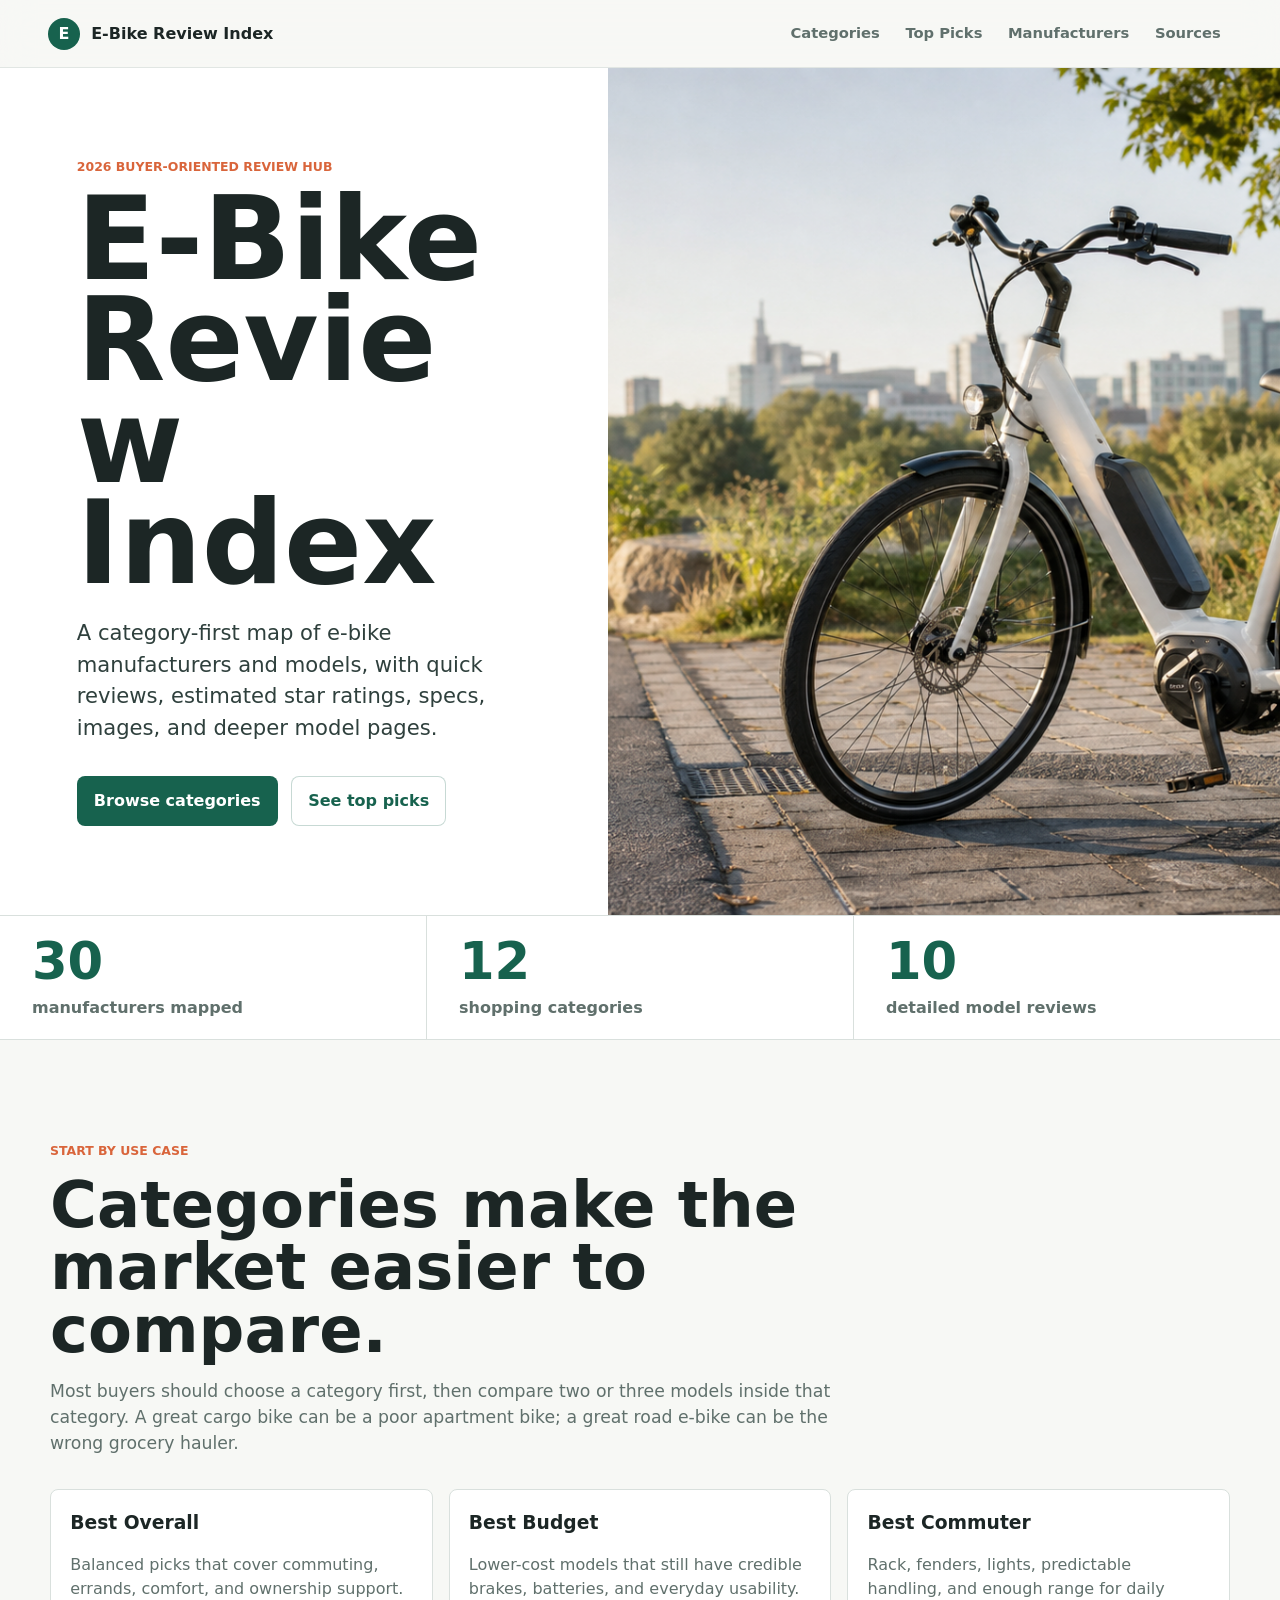
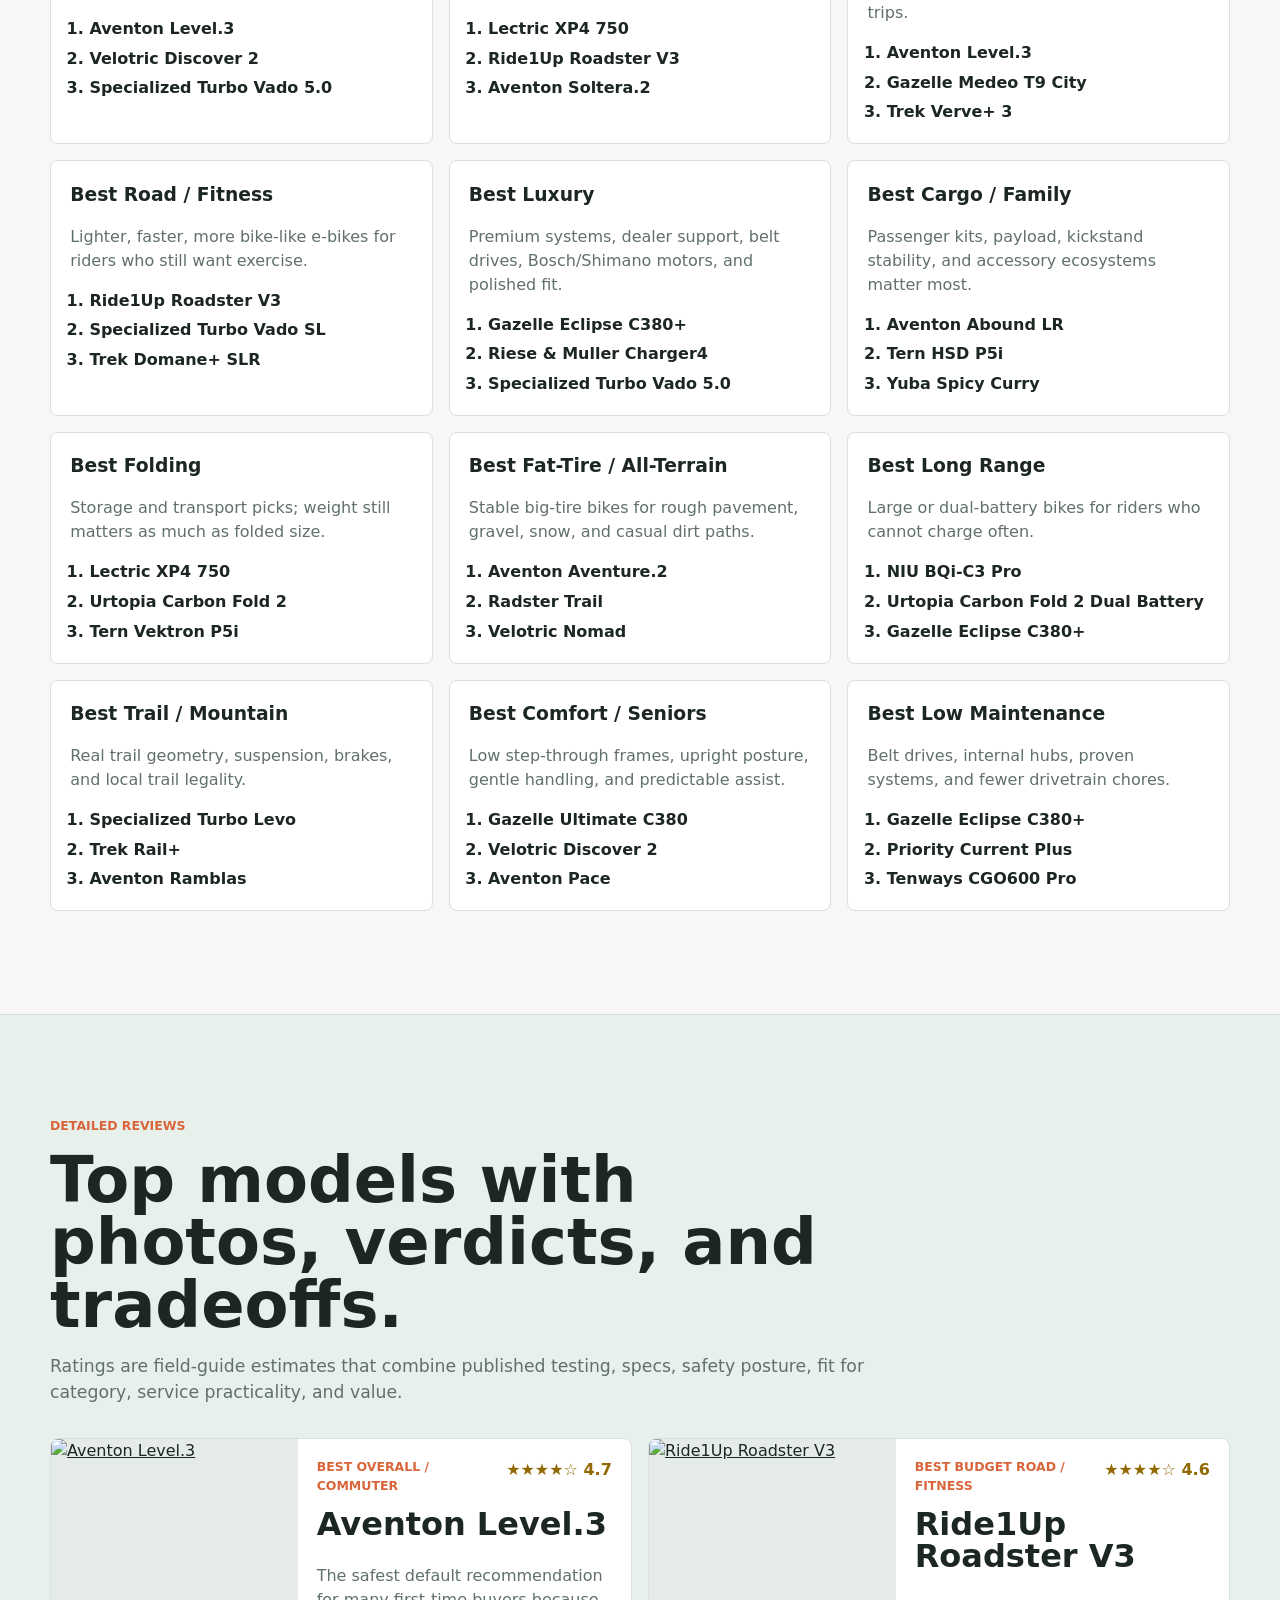
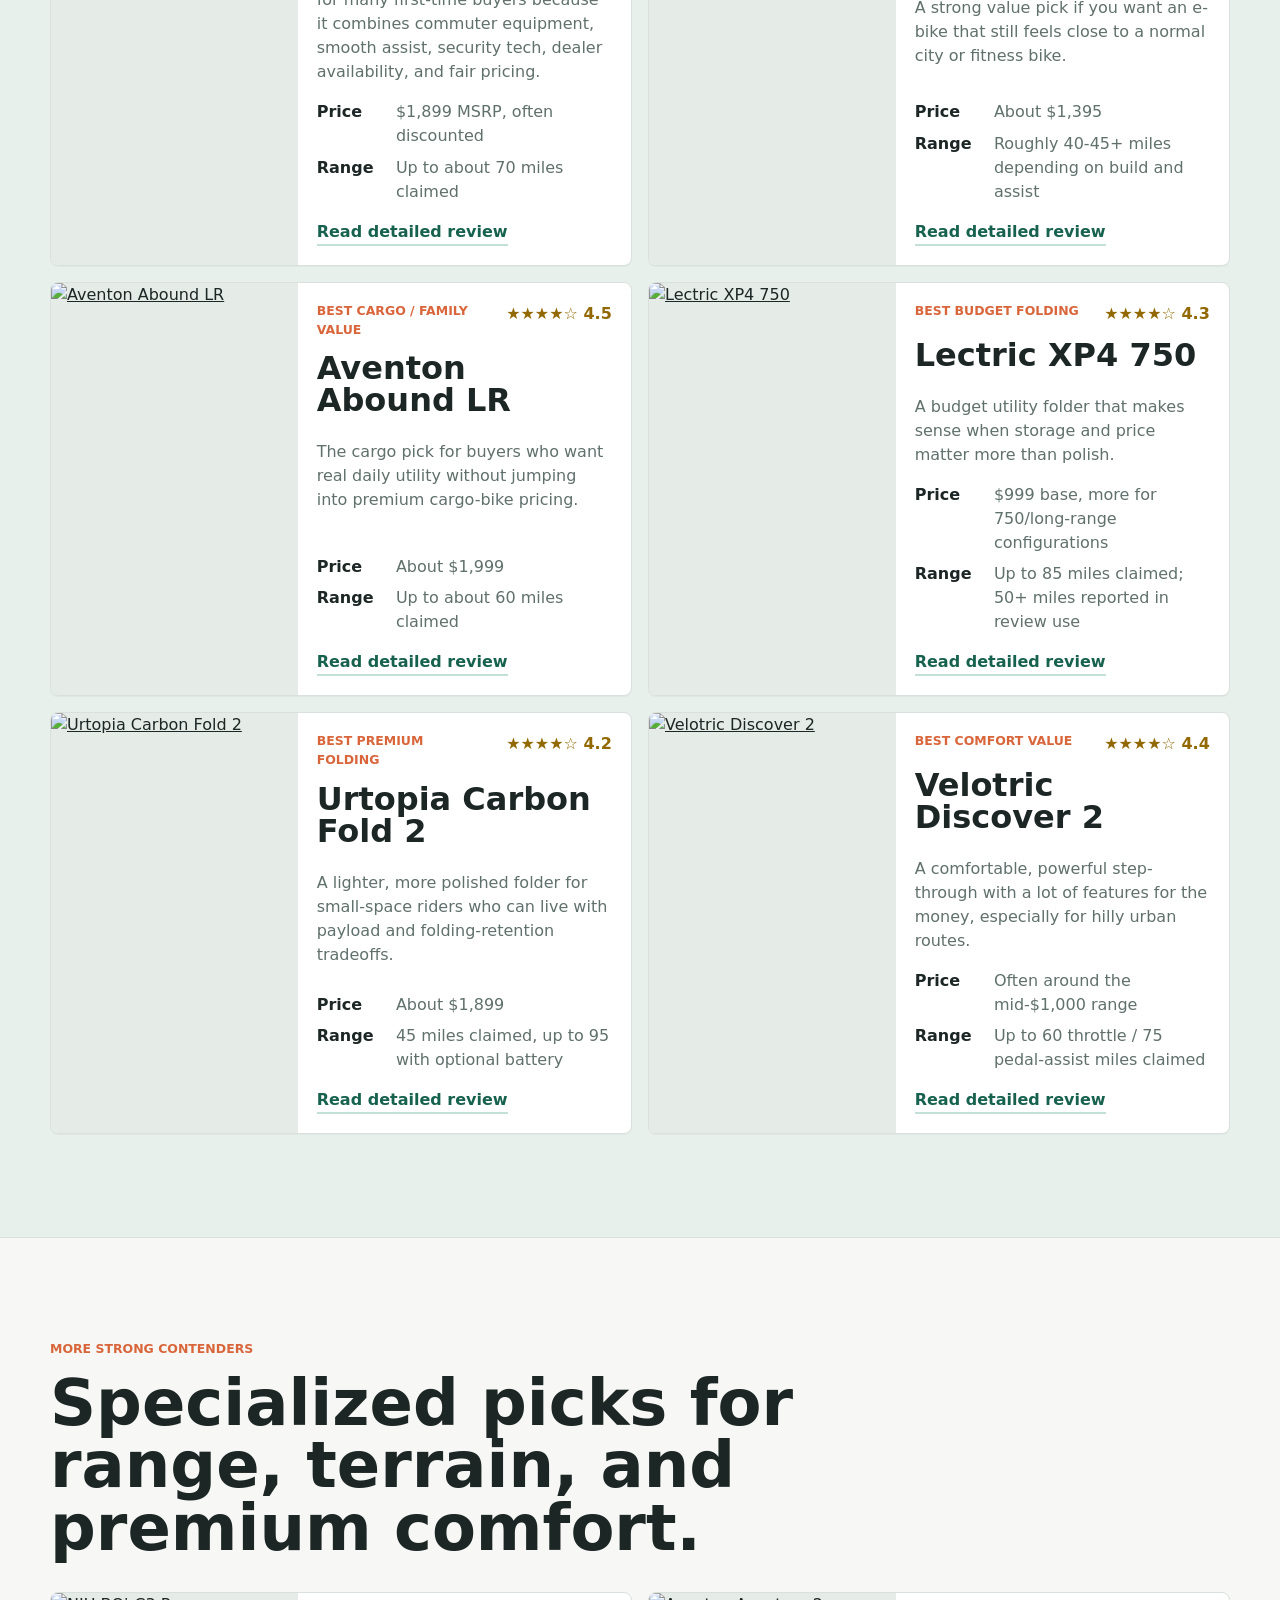
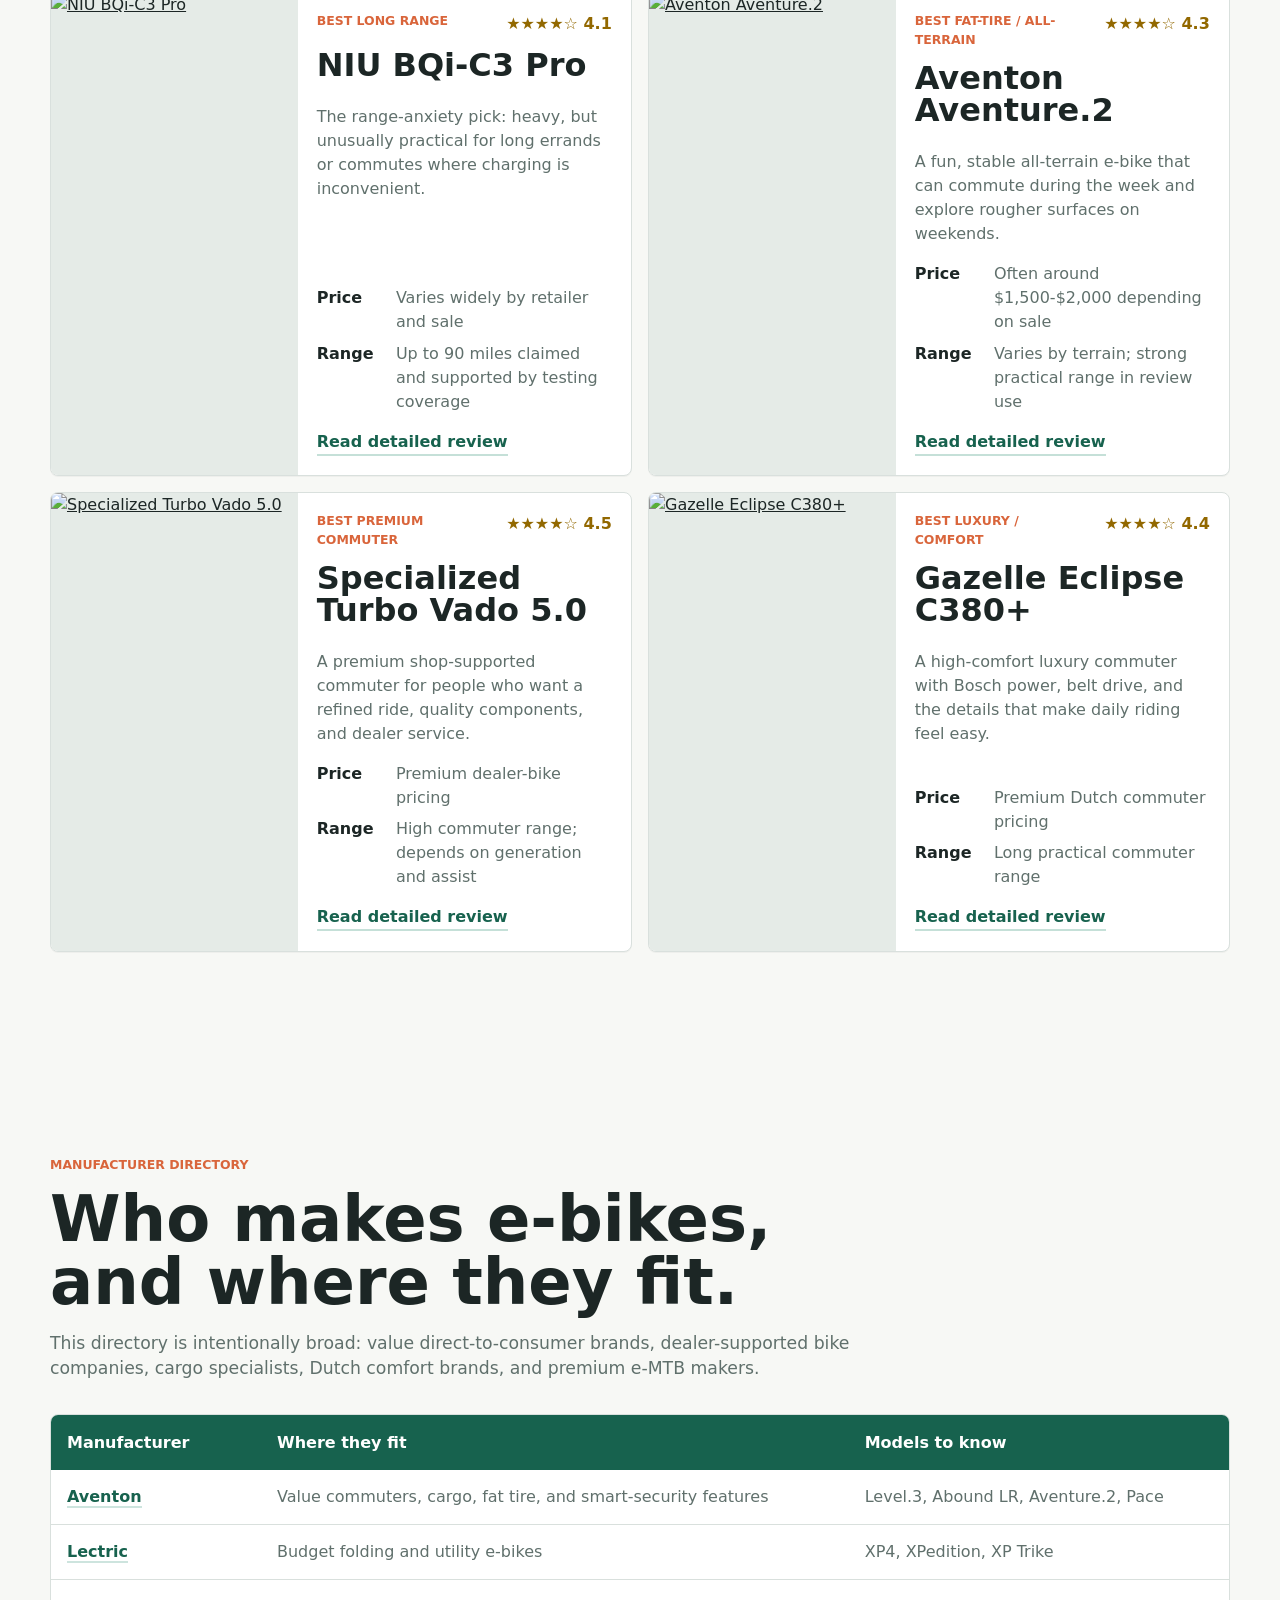
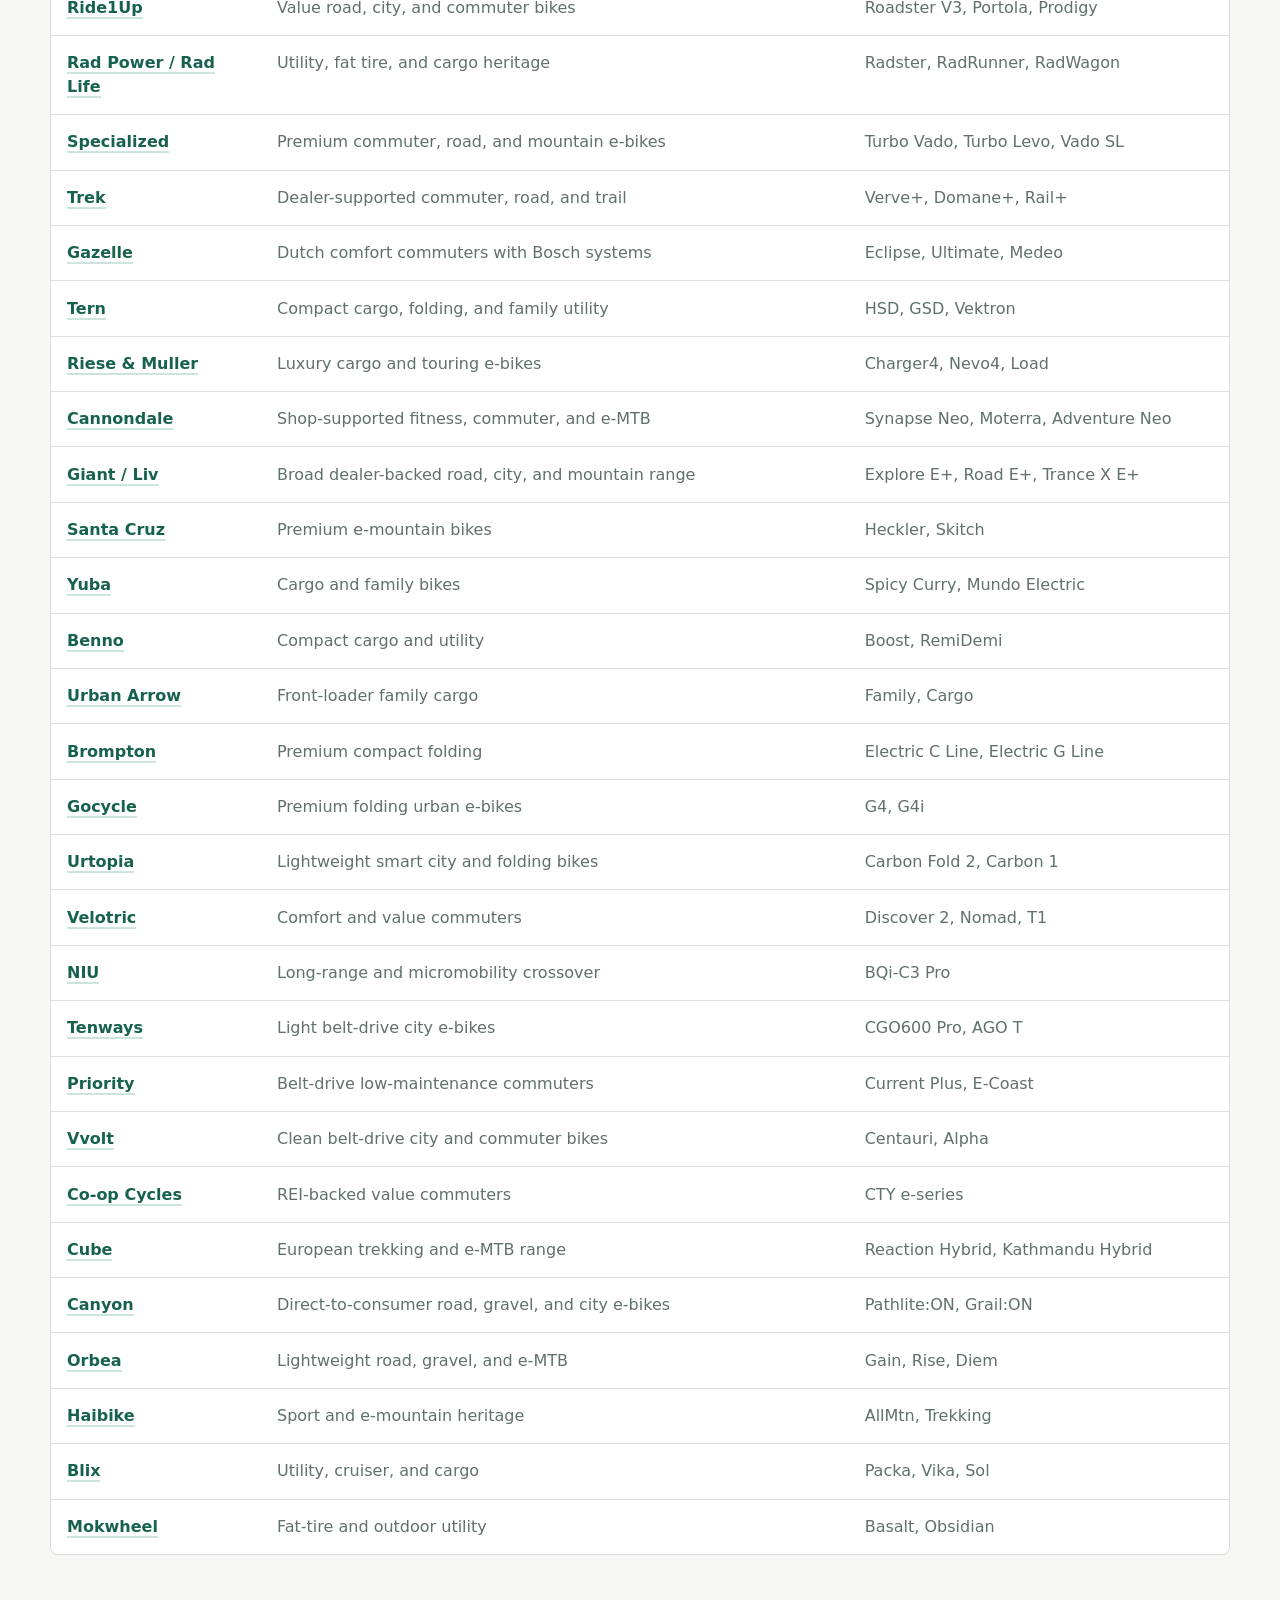
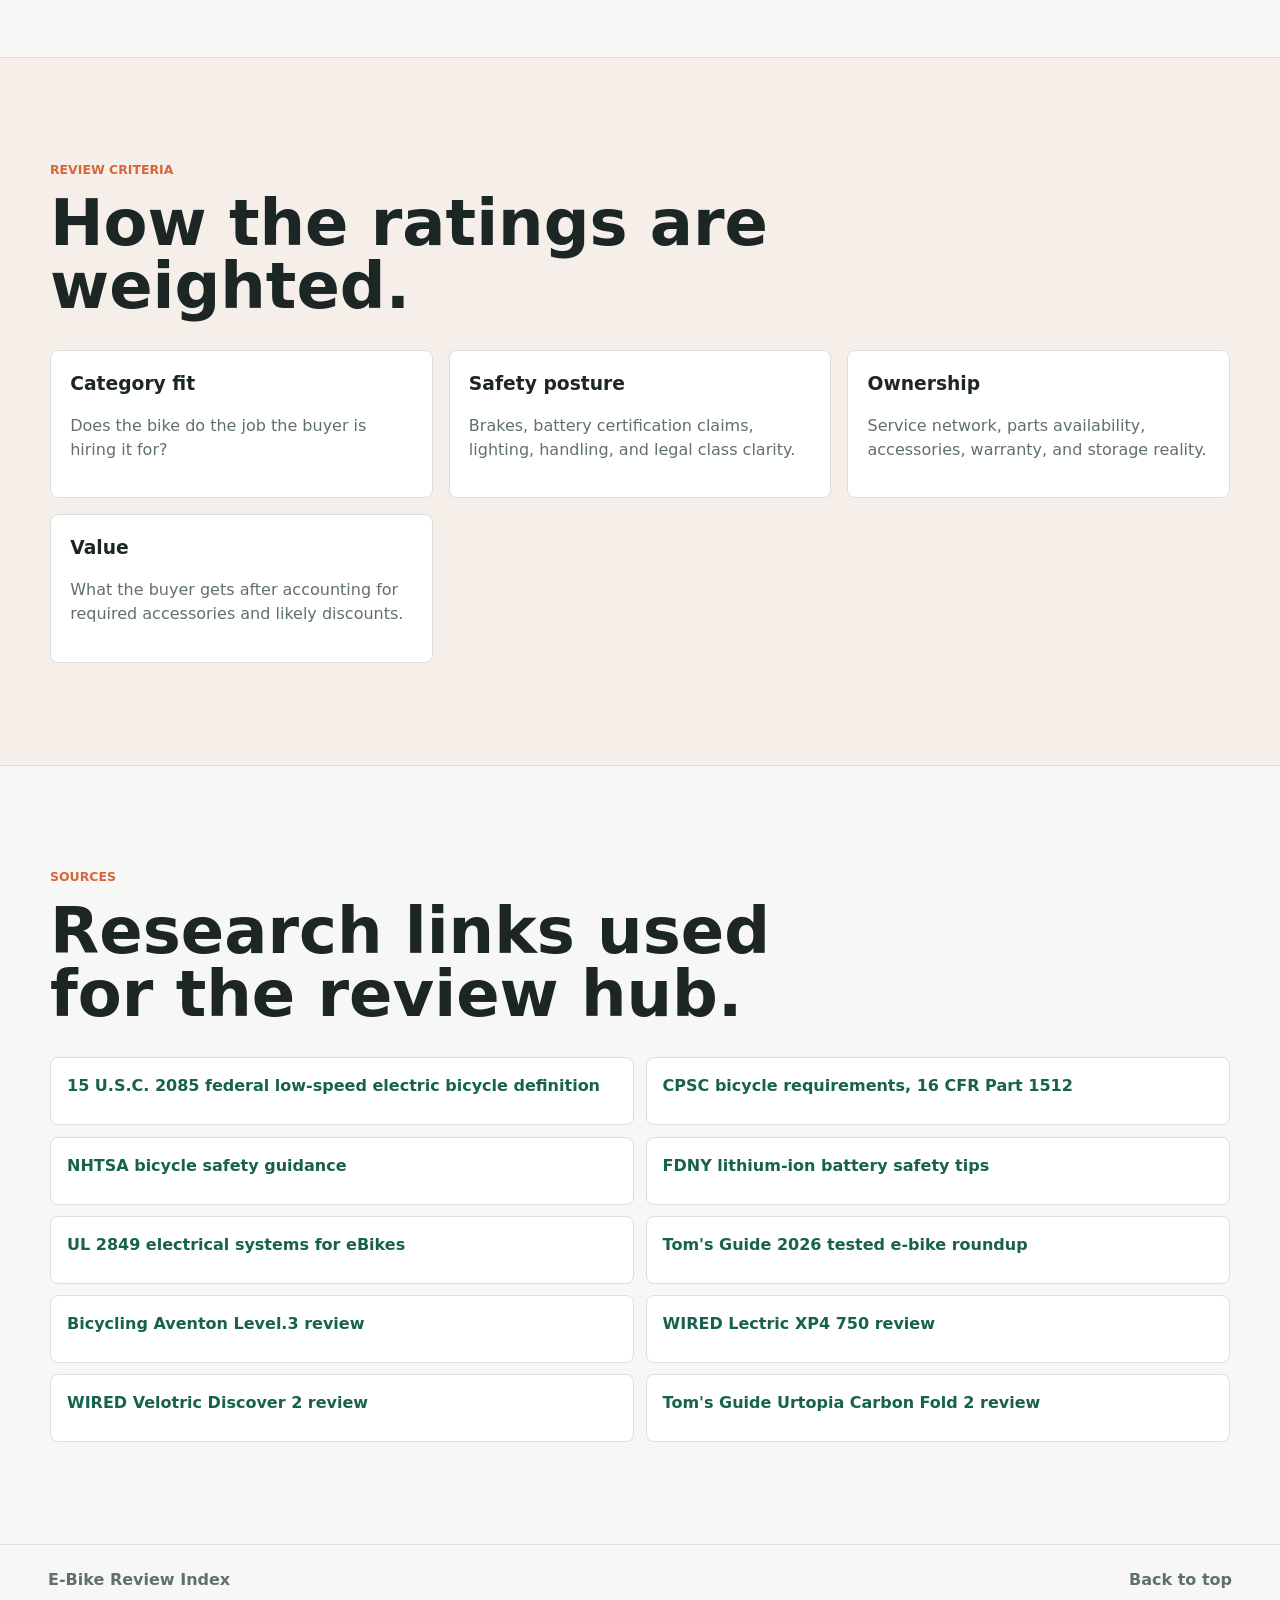
==== commit 873e79f5: "Link manufacturer directory entries" ====
--- a/index.html
+++ b/index.html
@@ -367,181 +367,181 @@
             </thead>
             <tbody>
           <tr>
-            <th>Aventon</th>
+            <th><a class="maker-link" href="https://www.aventon.com/">Aventon</a></th>
             <td>Value commuters, cargo, fat tire, and smart-security features</td>
             <td>Level.3, Abound LR, Aventure.2, Pace</td>
           </tr>
 
           <tr>
-            <th>Lectric</th>
+            <th><a class="maker-link" href="https://lectricebikes.com/">Lectric</a></th>
             <td>Budget folding and utility e-bikes</td>
             <td>XP4, XPedition, XP Trike</td>
           </tr>
 
           <tr>
-            <th>Ride1Up</th>
+            <th><a class="maker-link" href="https://ride1up.com/">Ride1Up</a></th>
             <td>Value road, city, and commuter bikes</td>
             <td>Roadster V3, Portola, Prodigy</td>
           </tr>
 
           <tr>
-            <th>Rad Power / Rad Life</th>
+            <th><a class="maker-link" href="https://www.radpowerbikes.com/">Rad Power / Rad Life</a></th>
             <td>Utility, fat tire, and cargo heritage</td>
             <td>Radster, RadRunner, RadWagon</td>
           </tr>
 
           <tr>
-            <th>Specialized</th>
+            <th><a class="maker-link" href="https://www.specialized.com/us/en">Specialized</a></th>
             <td>Premium commuter, road, and mountain e-bikes</td>
             <td>Turbo Vado, Turbo Levo, Vado SL</td>
           </tr>
 
           <tr>
-            <th>Trek</th>
+            <th><a class="maker-link" href="https://www.trekbikes.com/us/en_US/">Trek</a></th>
             <td>Dealer-supported commuter, road, and trail</td>
             <td>Verve+, Domane+, Rail+</td>
           </tr>
 
           <tr>
-            <th>Gazelle</th>
+            <th><a class="maker-link" href="https://www.gazellebikes.com/en-us">Gazelle</a></th>
             <td>Dutch comfort commuters with Bosch systems</td>
             <td>Eclipse, Ultimate, Medeo</td>
           </tr>
 
           <tr>
-            <th>Tern</th>
+            <th><a class="maker-link" href="https://www.ternbicycles.com/us">Tern</a></th>
             <td>Compact cargo, folding, and family utility</td>
             <td>HSD, GSD, Vektron</td>
           </tr>
 
           <tr>
-            <th>Riese &amp; Muller</th>
+            <th><a class="maker-link" href="https://www.r-m.de/en-us/">Riese &amp; Muller</a></th>
             <td>Luxury cargo and touring e-bikes</td>
             <td>Charger4, Nevo4, Load</td>
           </tr>
 
           <tr>
-            <th>Cannondale</th>
+            <th><a class="maker-link" href="https://www.cannondale.com/en-us">Cannondale</a></th>
             <td>Shop-supported fitness, commuter, and e-MTB</td>
             <td>Synapse Neo, Moterra, Adventure Neo</td>
           </tr>
 
           <tr>
-            <th>Giant / Liv</th>
+            <th><a class="maker-link" href="https://www.giant-bicycles.com/us/bikes/electric-bikes">Giant / Liv</a></th>
             <td>Broad dealer-backed road, city, and mountain range</td>
             <td>Explore E+, Road E+, Trance X E+</td>
           </tr>
 
           <tr>
-            <th>Santa Cruz</th>
+            <th><a class="maker-link" href="https://www.santacruzbicycles.com/en-US/bikes">Santa Cruz</a></th>
             <td>Premium e-mountain bikes</td>
             <td>Heckler, Skitch</td>
           </tr>
 
           <tr>
-            <th>Yuba</th>
+            <th><a class="maker-link" href="https://yubabikes.com/">Yuba</a></th>
             <td>Cargo and family bikes</td>
             <td>Spicy Curry, Mundo Electric</td>
           </tr>
 
           <tr>
-            <th>Benno</th>
+            <th><a class="maker-link" href="https://bennobikes.com/">Benno</a></th>
             <td>Compact cargo and utility</td>
             <td>Boost, RemiDemi</td>
           </tr>
 
           <tr>
-            <th>Urban Arrow</th>
+            <th><a class="maker-link" href="https://urbanarrow.com/">Urban Arrow</a></th>
             <td>Front-loader family cargo</td>
             <td>Family, Cargo</td>
           </tr>
 
           <tr>
-            <th>Brompton</th>
+            <th><a class="maker-link" href="https://us.brompton.com/c/electric-bikes">Brompton</a></th>
             <td>Premium compact folding</td>
             <td>Electric C Line, Electric G Line</td>
           </tr>
 
           <tr>
-            <th>Gocycle</th>
+            <th><a class="maker-link" href="https://gocycle.com/">Gocycle</a></th>
             <td>Premium folding urban e-bikes</td>
             <td>G4, G4i</td>
           </tr>
 
           <tr>
-            <th>Urtopia</th>
+            <th><a class="maker-link" href="https://newurtopia.com/">Urtopia</a></th>
             <td>Lightweight smart city and folding bikes</td>
             <td>Carbon Fold 2, Carbon 1</td>
           </tr>
 
           <tr>
-            <th>Velotric</th>
+            <th><a class="maker-link" href="https://www.velotricbike.com/">Velotric</a></th>
             <td>Comfort and value commuters</td>
             <td>Discover 2, Nomad, T1</td>
           </tr>
 
           <tr>
-            <th>NIU</th>
+            <th><a class="maker-link" href="https://www.niu.com/us">NIU</a></th>
             <td>Long-range and micromobility crossover</td>
             <td>BQi-C3 Pro</td>
           </tr>
 
           <tr>
-            <th>Tenways</th>
+            <th><a class="maker-link" href="https://us.tenways.com/">Tenways</a></th>
             <td>Light belt-drive city e-bikes</td>
             <td>CGO600 Pro, AGO T</td>
           </tr>
 
           <tr>
-            <th>Priority</th>
+            <th><a class="maker-link" href="https://www.prioritybicycles.com/">Priority</a></th>
             <td>Belt-drive low-maintenance commuters</td>
             <td>Current Plus, E-Coast</td>
           </tr>
 
           <tr>
-            <th>Vvolt</th>
+            <th><a class="maker-link" href="https://vvolt.com/">Vvolt</a></th>
             <td>Clean belt-drive city and commuter bikes</td>
             <td>Centauri, Alpha</td>
           </tr>
 
           <tr>
-            <th>Co-op Cycles</th>
+            <th><a class="maker-link" href="https://www.rei.com/b/co-op-cycles/c/electric-bikes">Co-op Cycles</a></th>
             <td>REI-backed value commuters</td>
             <td>CTY e-series</td>
           </tr>
 
           <tr>
-            <th>Cube</th>
+            <th><a class="maker-link" href="https://www.cube.eu/">Cube</a></th>
             <td>European trekking and e-MTB range</td>
             <td>Reaction Hybrid, Kathmandu Hybrid</td>
           </tr>
 
           <tr>
-            <th>Canyon</th>
+            <th><a class="maker-link" href="https://www.canyon.com/en-us/electric-bikes/">Canyon</a></th>
             <td>Direct-to-consumer road, gravel, and city e-bikes</td>
             <td>Pathlite:ON, Grail:ON</td>
           </tr>
 
           <tr>
-            <th>Orbea</th>
+            <th><a class="maker-link" href="https://www.orbea.com/us-en/ebikes/">Orbea</a></th>
             <td>Lightweight road, gravel, and e-MTB</td>
             <td>Gain, Rise, Diem</td>
           </tr>
 
           <tr>
-            <th>Haibike</th>
+            <th><a class="maker-link" href="https://www.haibike.com/us/en">Haibike</a></th>
             <td>Sport and e-mountain heritage</td>
             <td>AllMtn, Trekking</td>
           </tr>
 
           <tr>
-            <th>Blix</th>
+            <th><a class="maker-link" href="https://blixbike.com/">Blix</a></th>
             <td>Utility, cruiser, and cargo</td>
             <td>Packa, Vika, Sol</td>
           </tr>
 
           <tr>
-            <th>Mokwheel</th>
+            <th><a class="maker-link" href="https://www.mokwheel.com/">Mokwheel</a></th>
             <td>Fat-tire and outdoor utility</td>
             <td>Basalt, Obsidian</td>
           </tr>
--- a/styles.css
+++ b/styles.css
@@ -438,6 +438,17 @@
   width: 210px;
 }
 
+.maker-link {
+  color: var(--mint-dark);
+  text-decoration: none;
+  border-bottom: 2px solid rgb(47 143 116 / 24%);
+}
+
+.maker-link:hover,
+.maker-link:focus-visible {
+  border-color: var(--mint-dark);
+}
+
 .maker-table td {
   color: var(--muted);
 }
